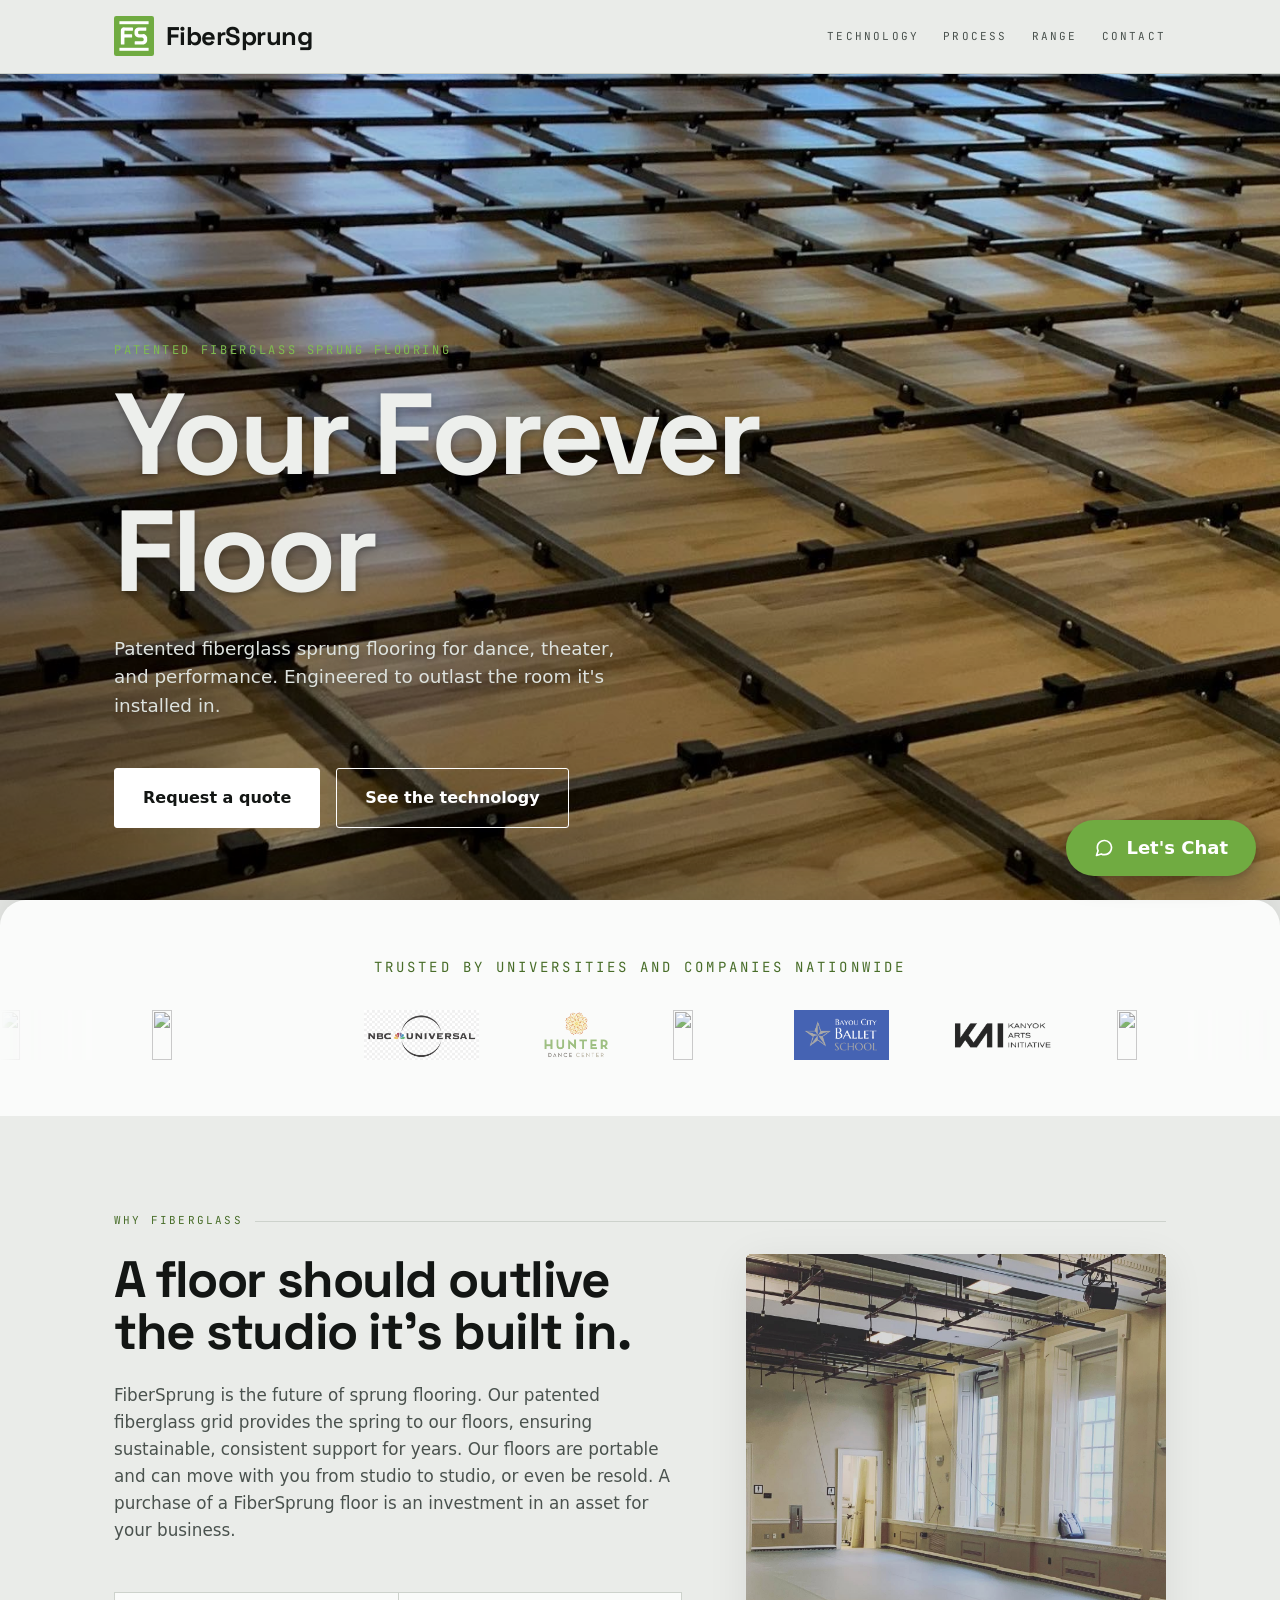
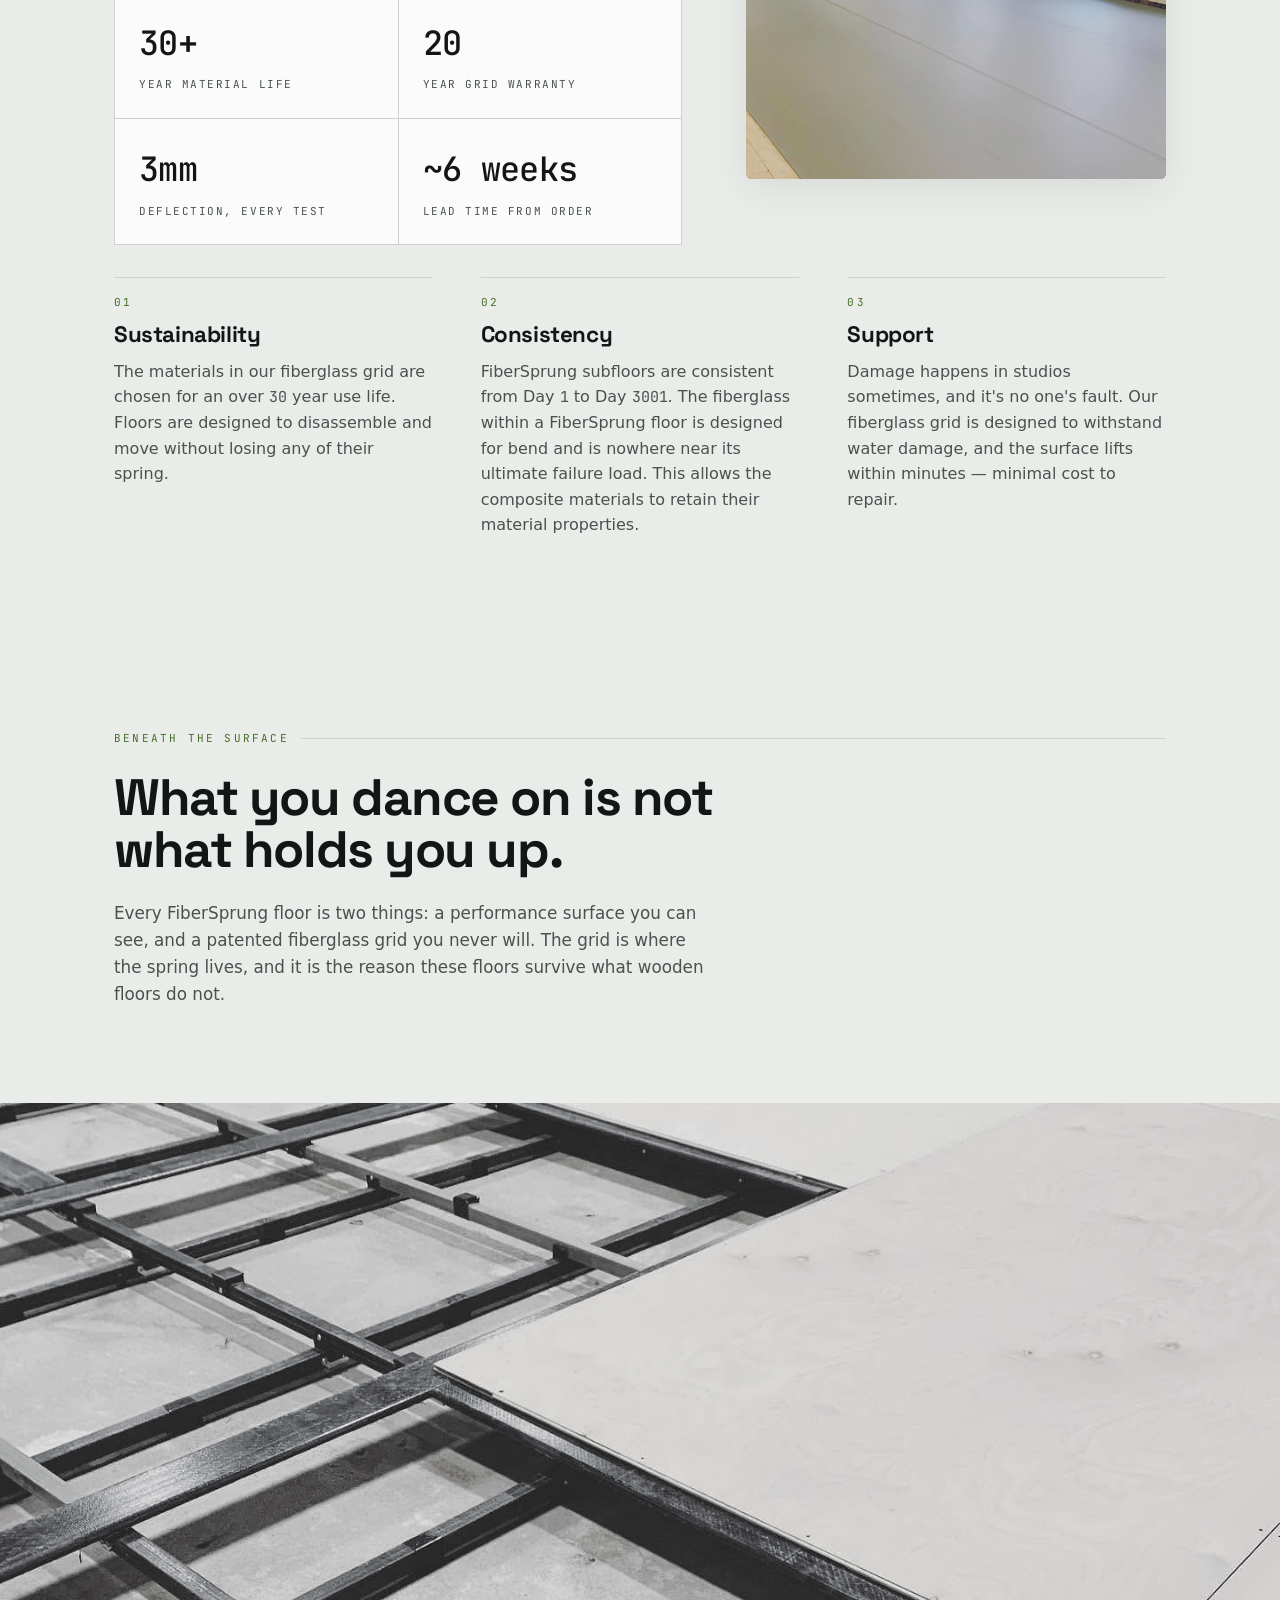
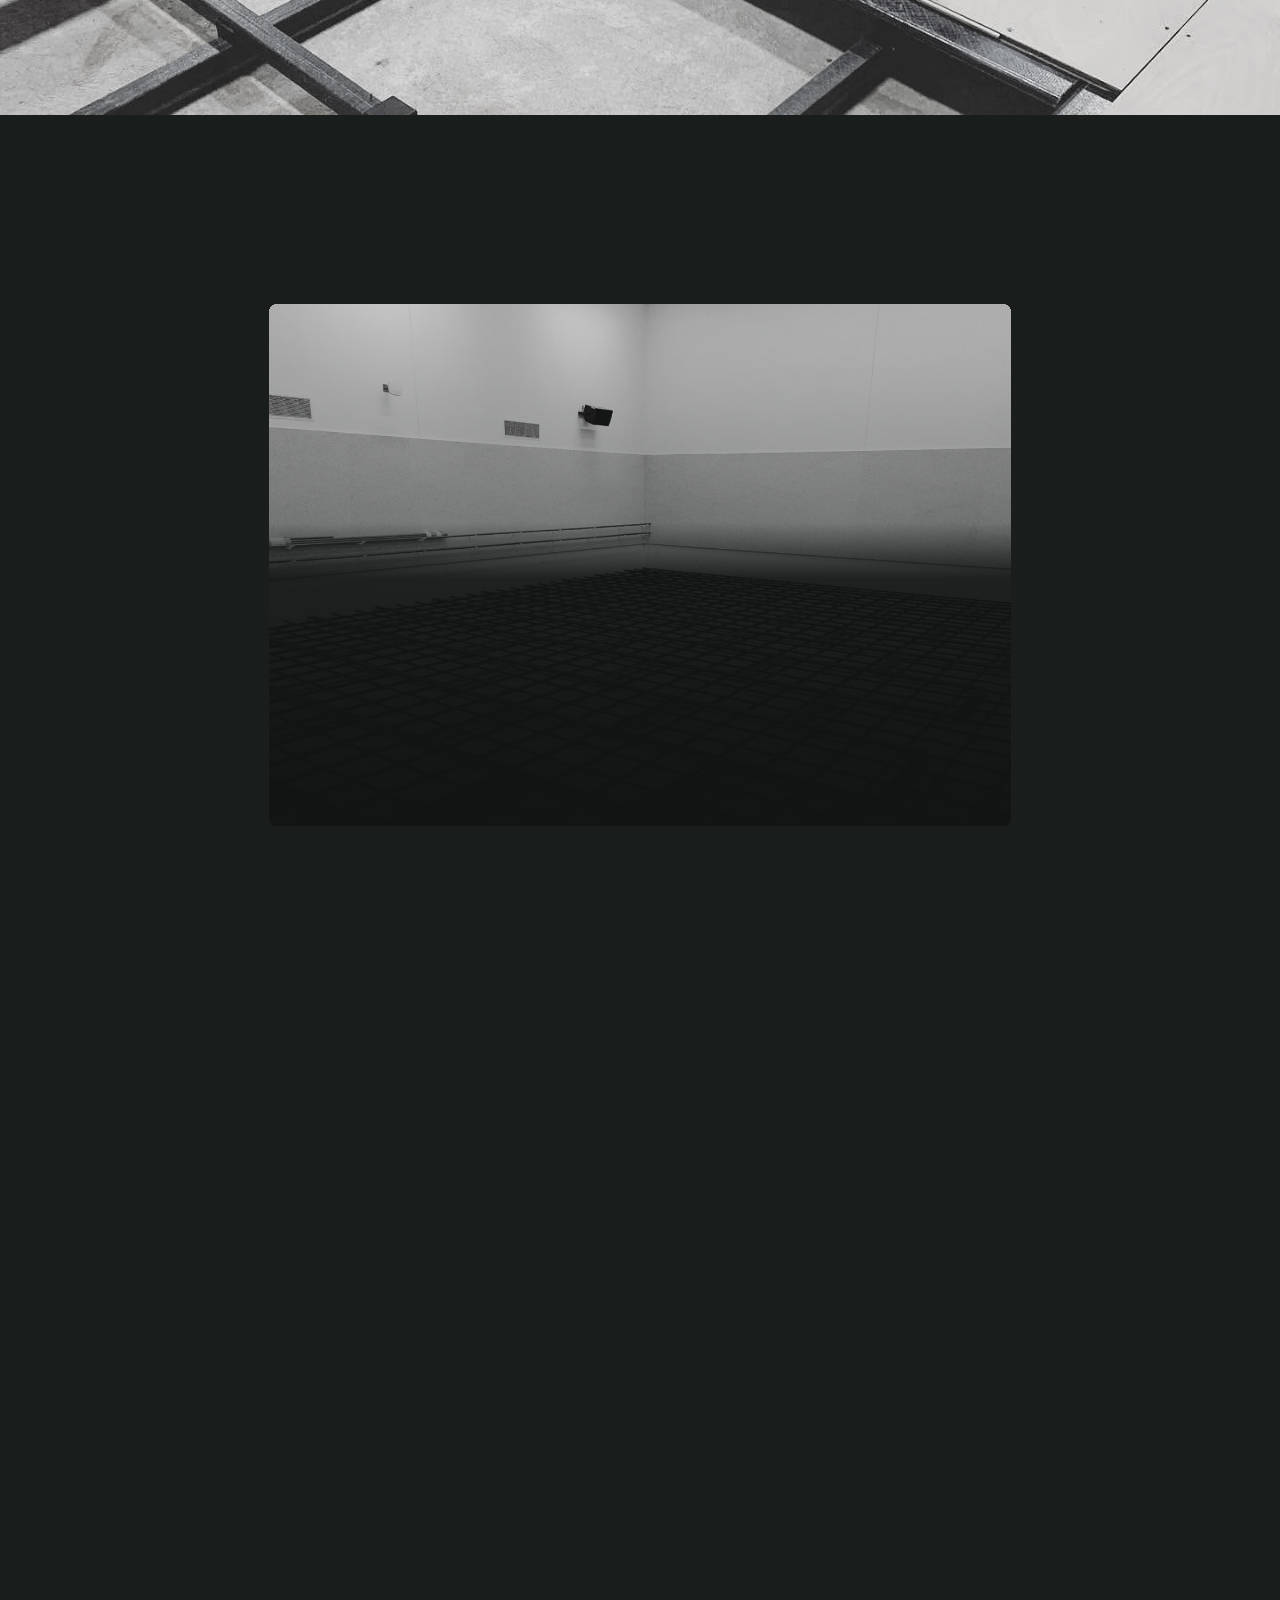
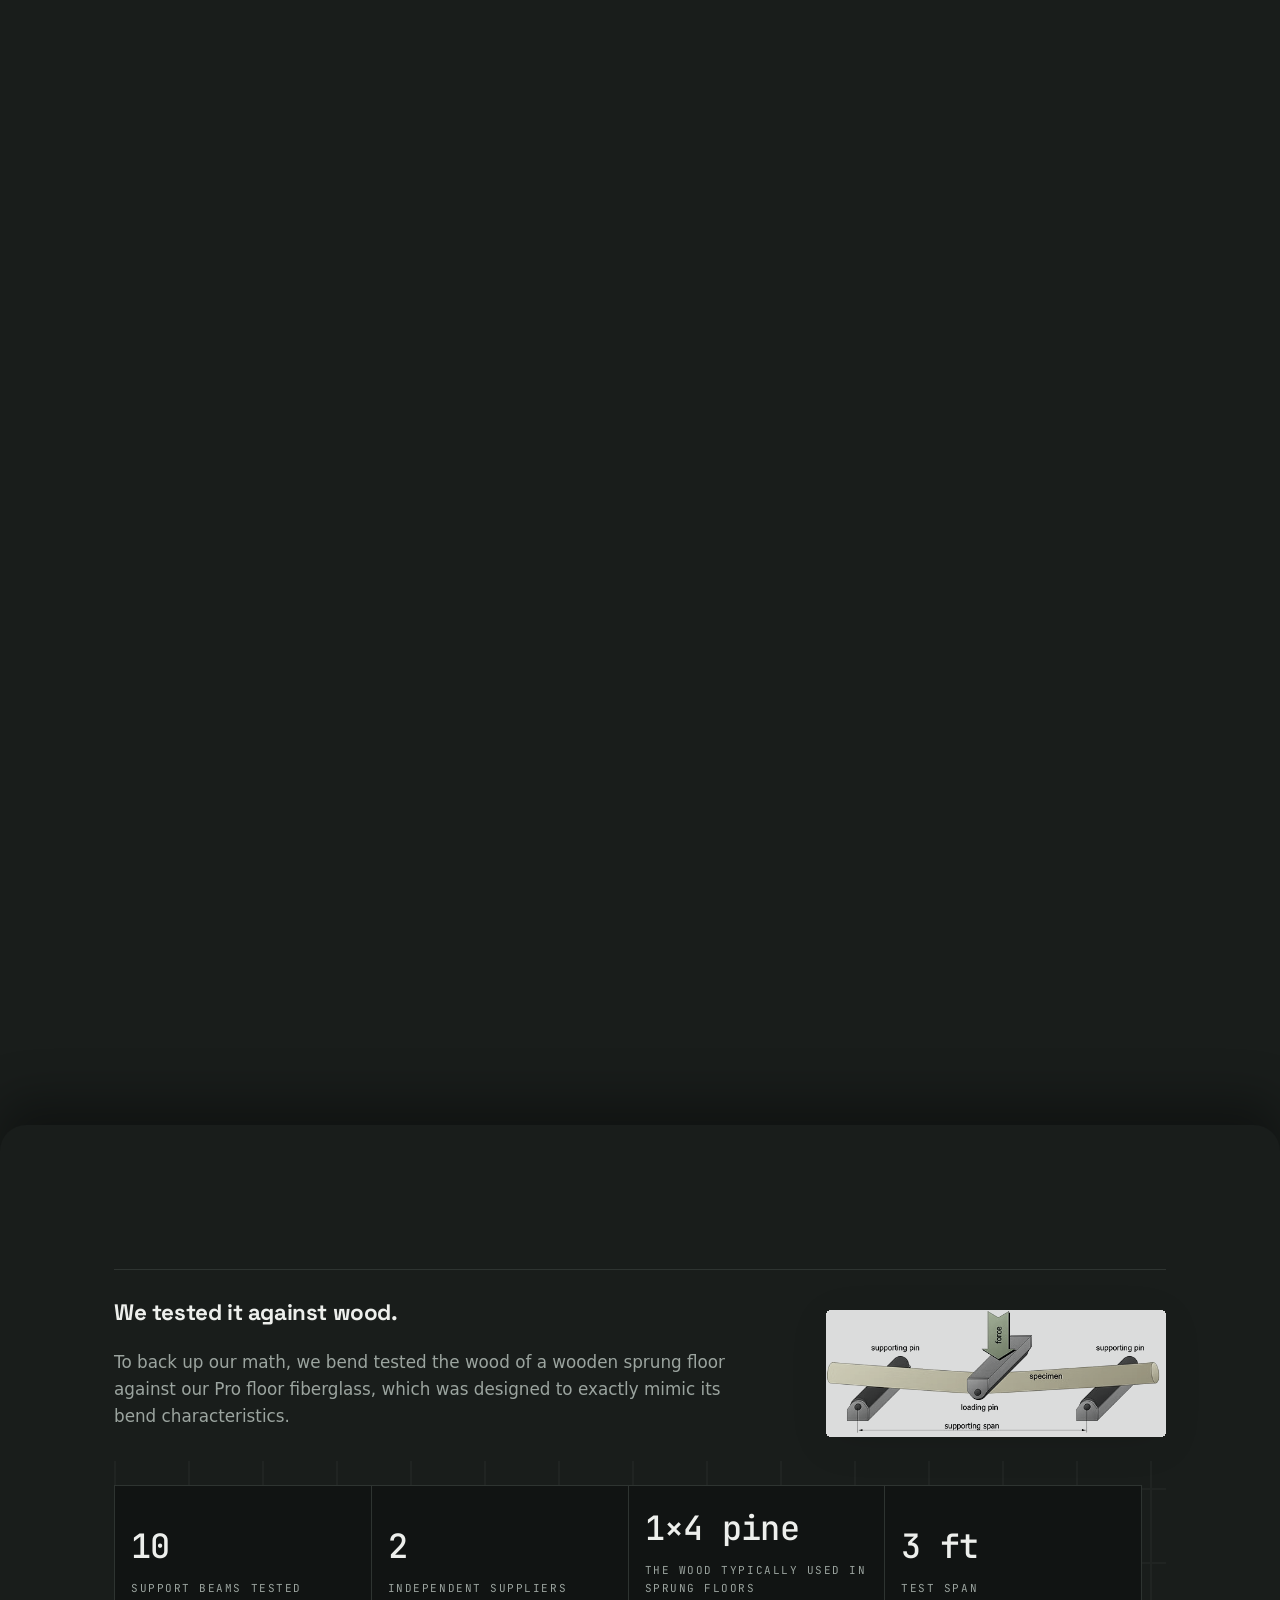
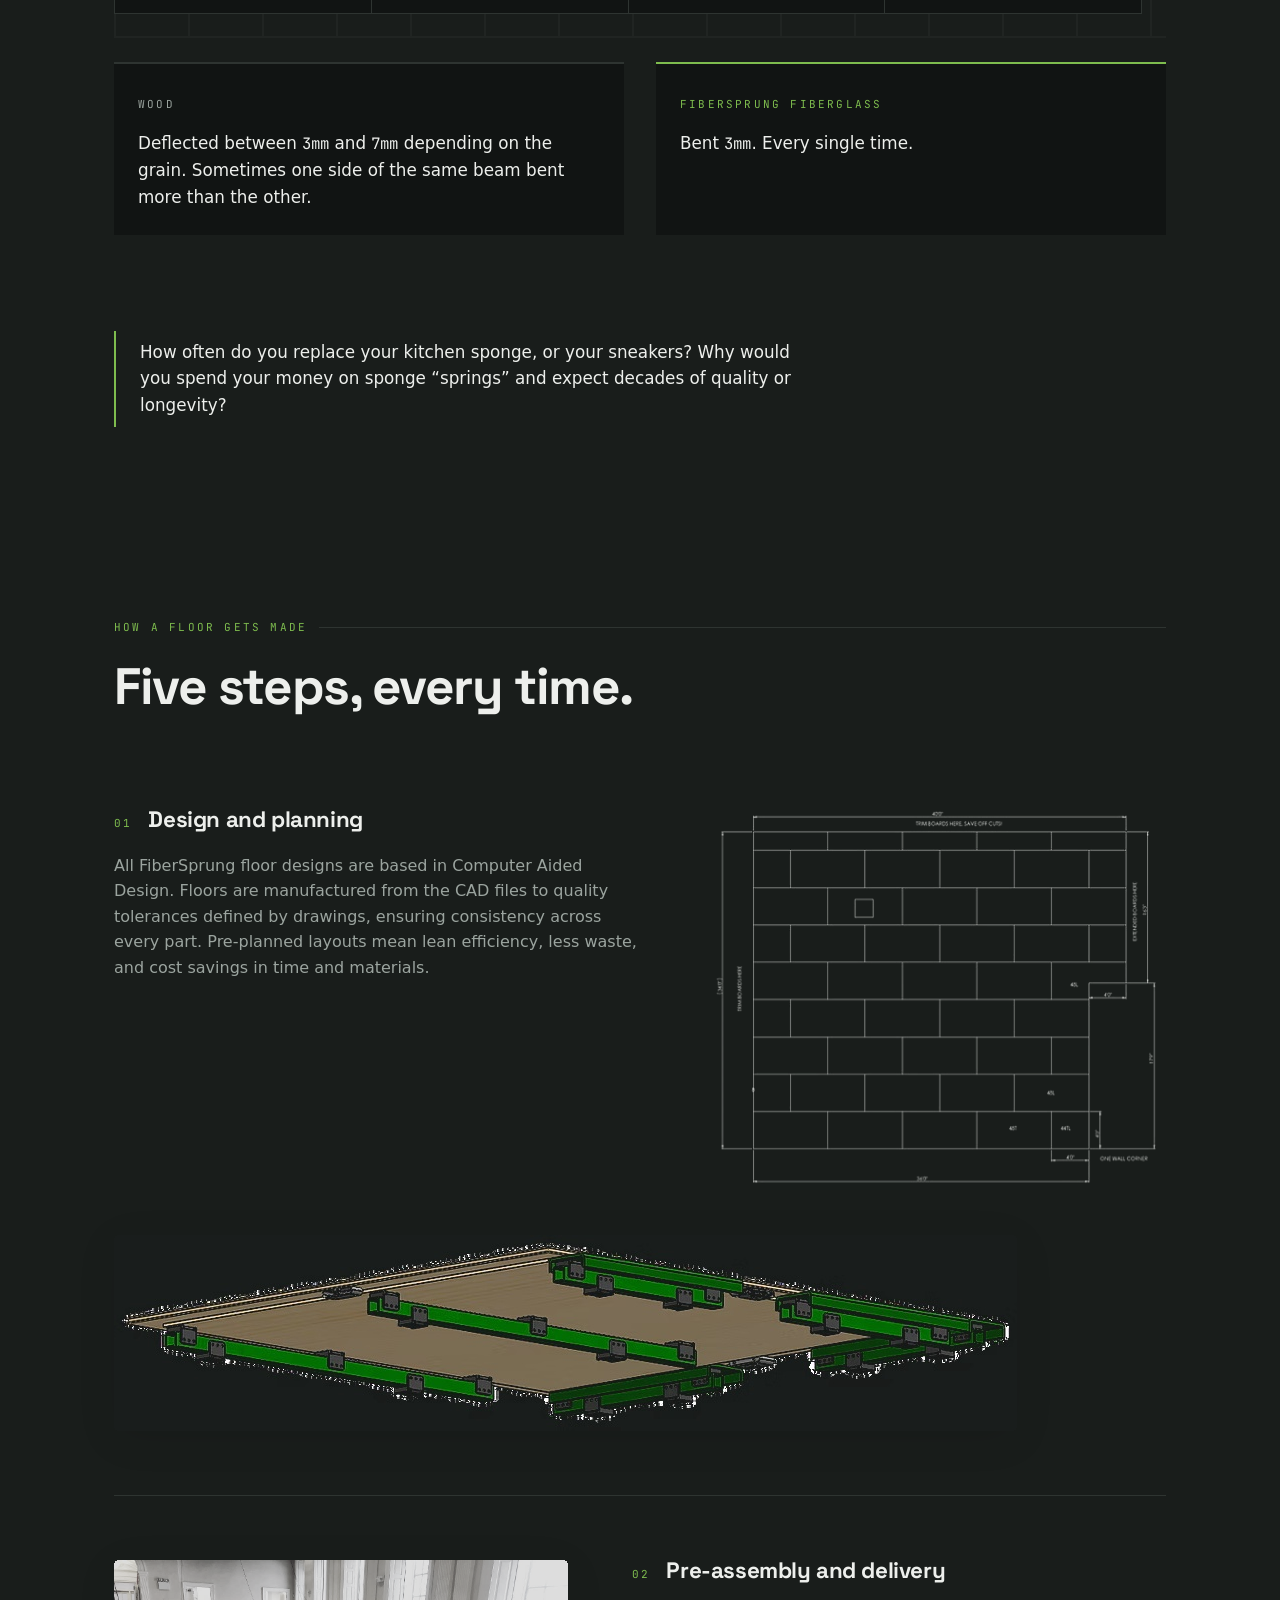
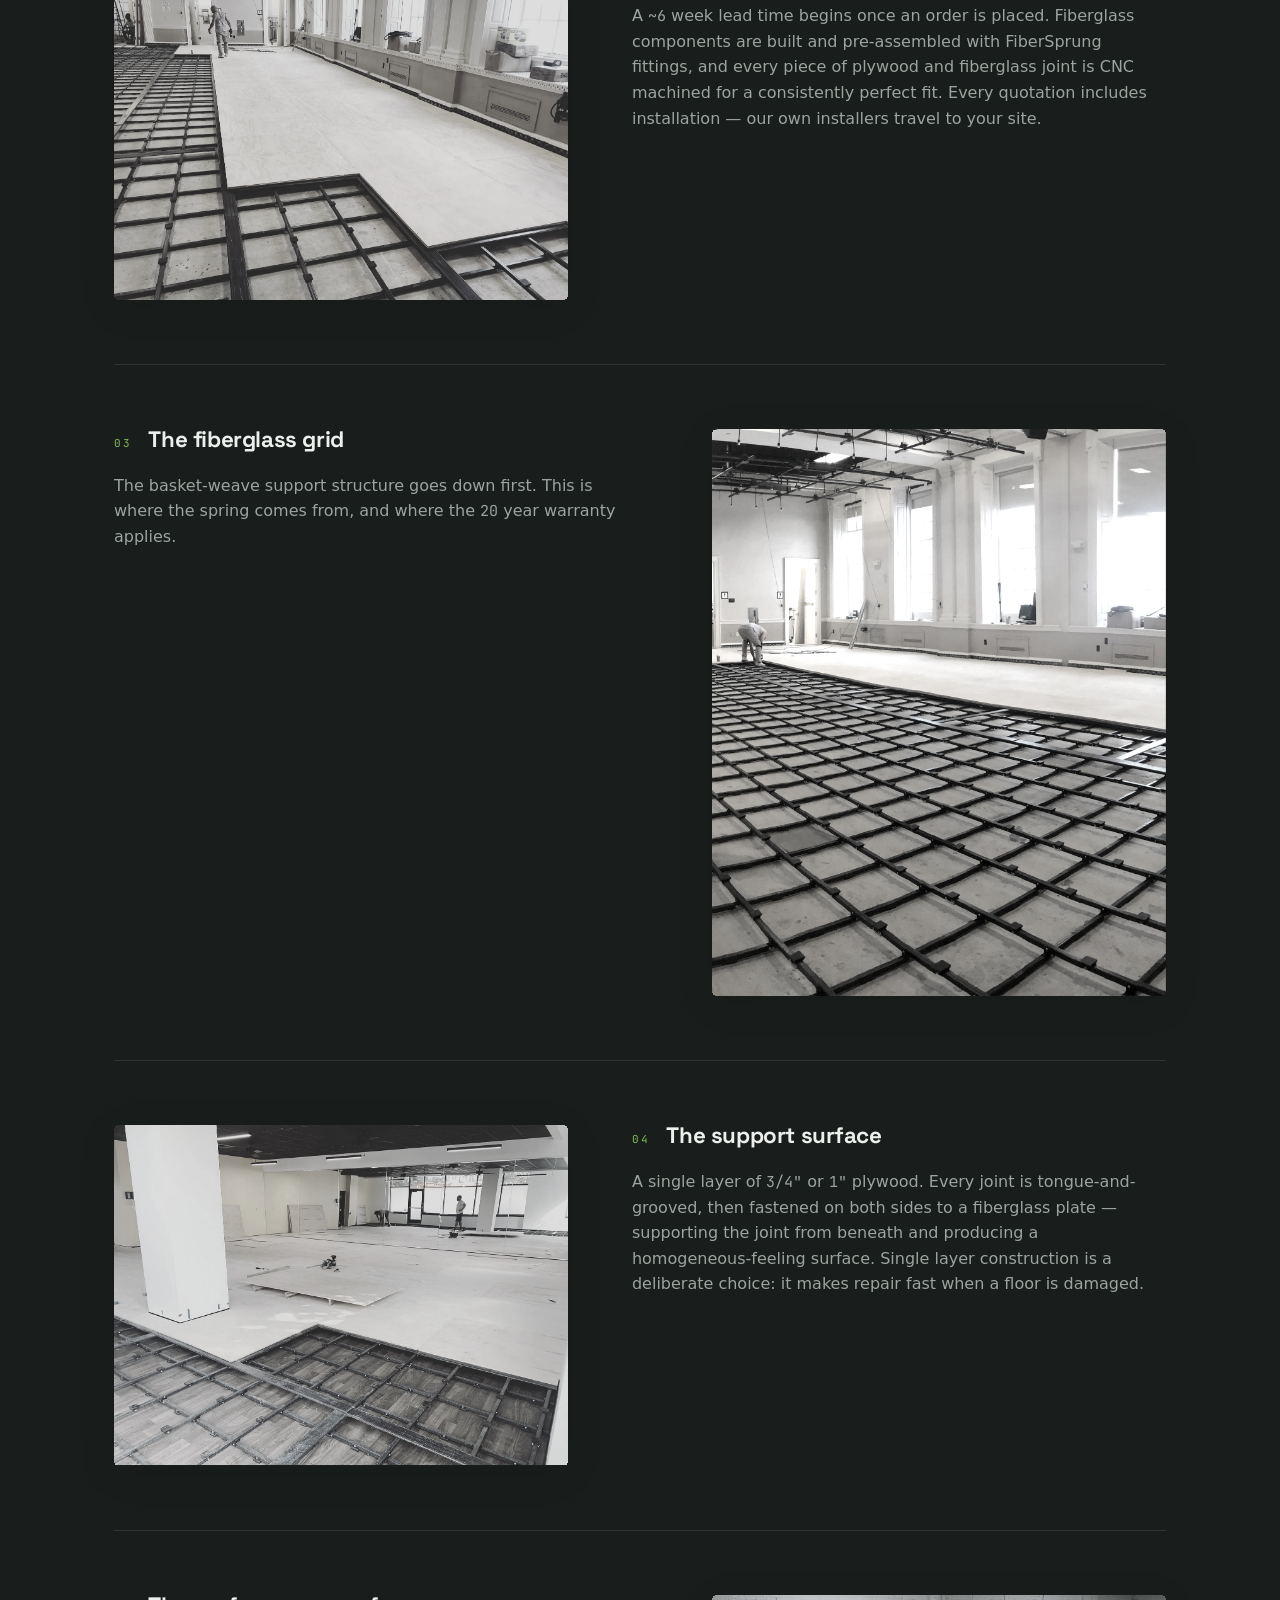
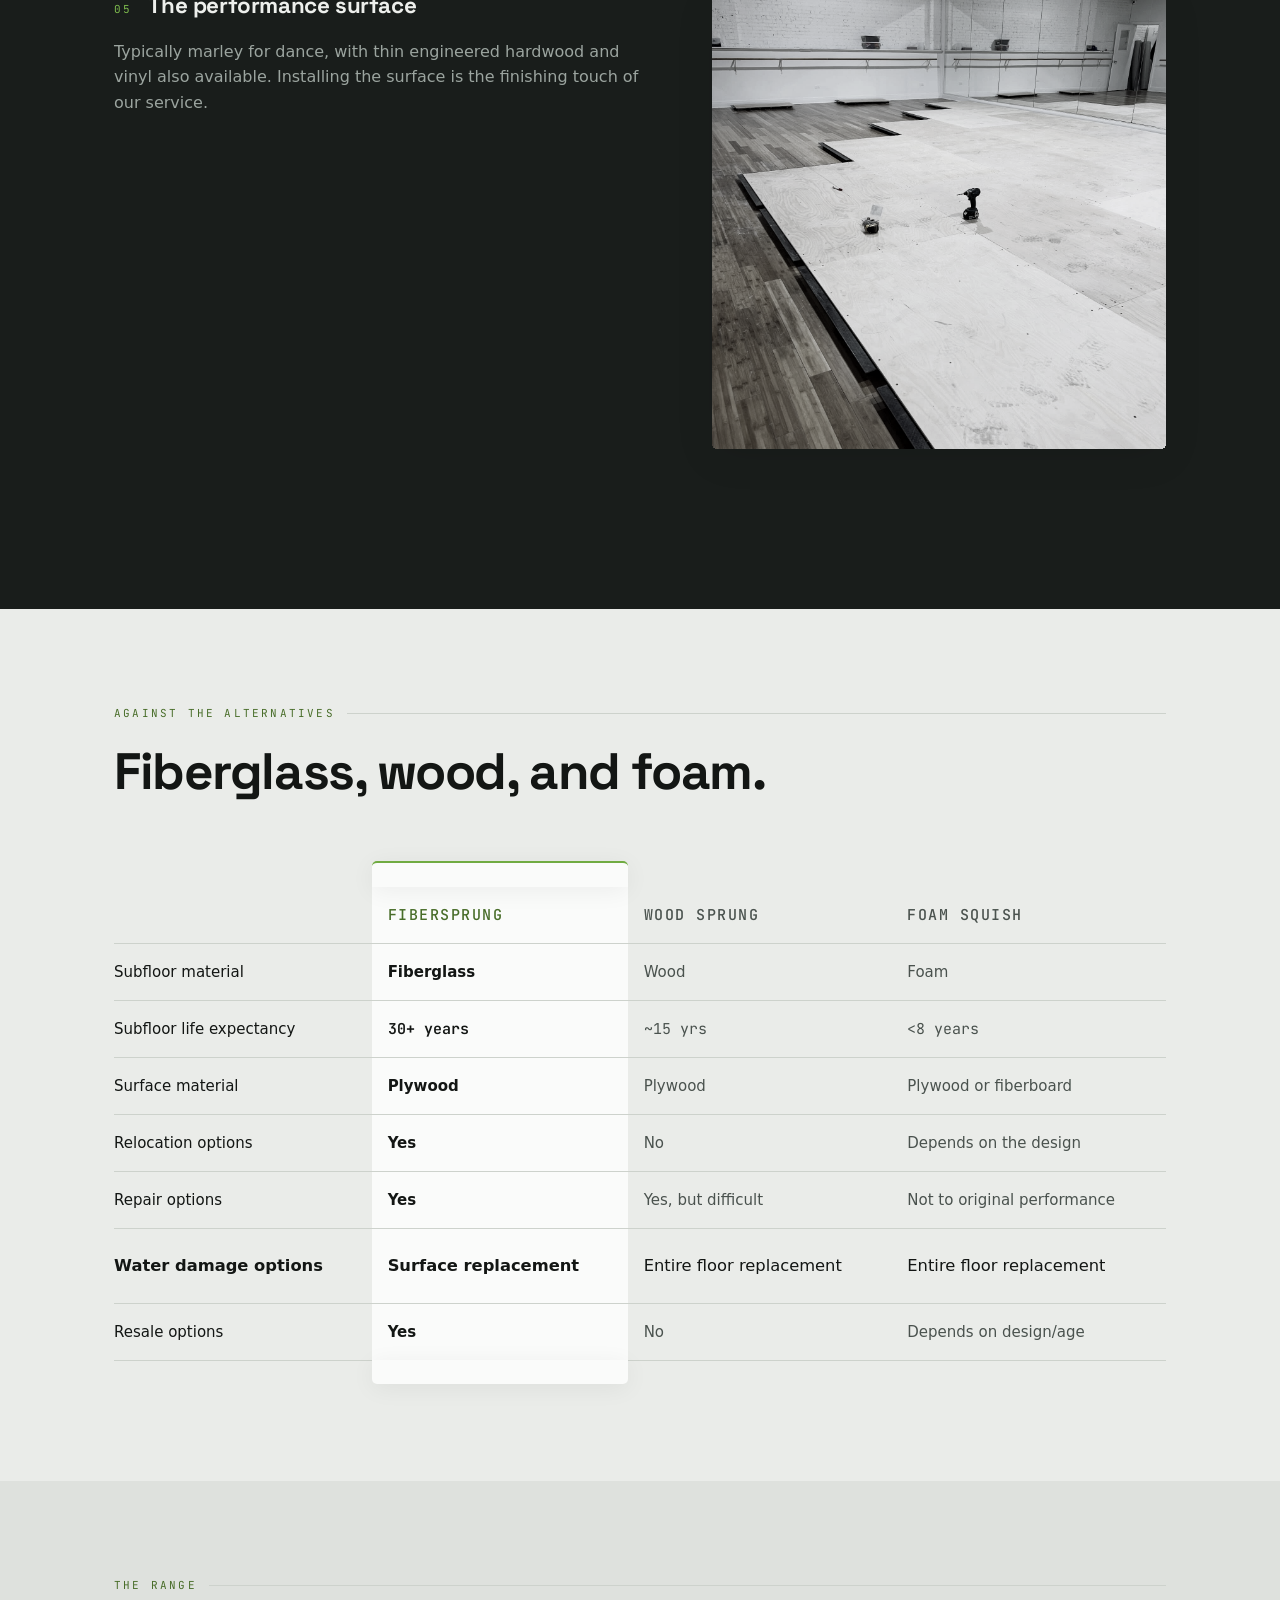
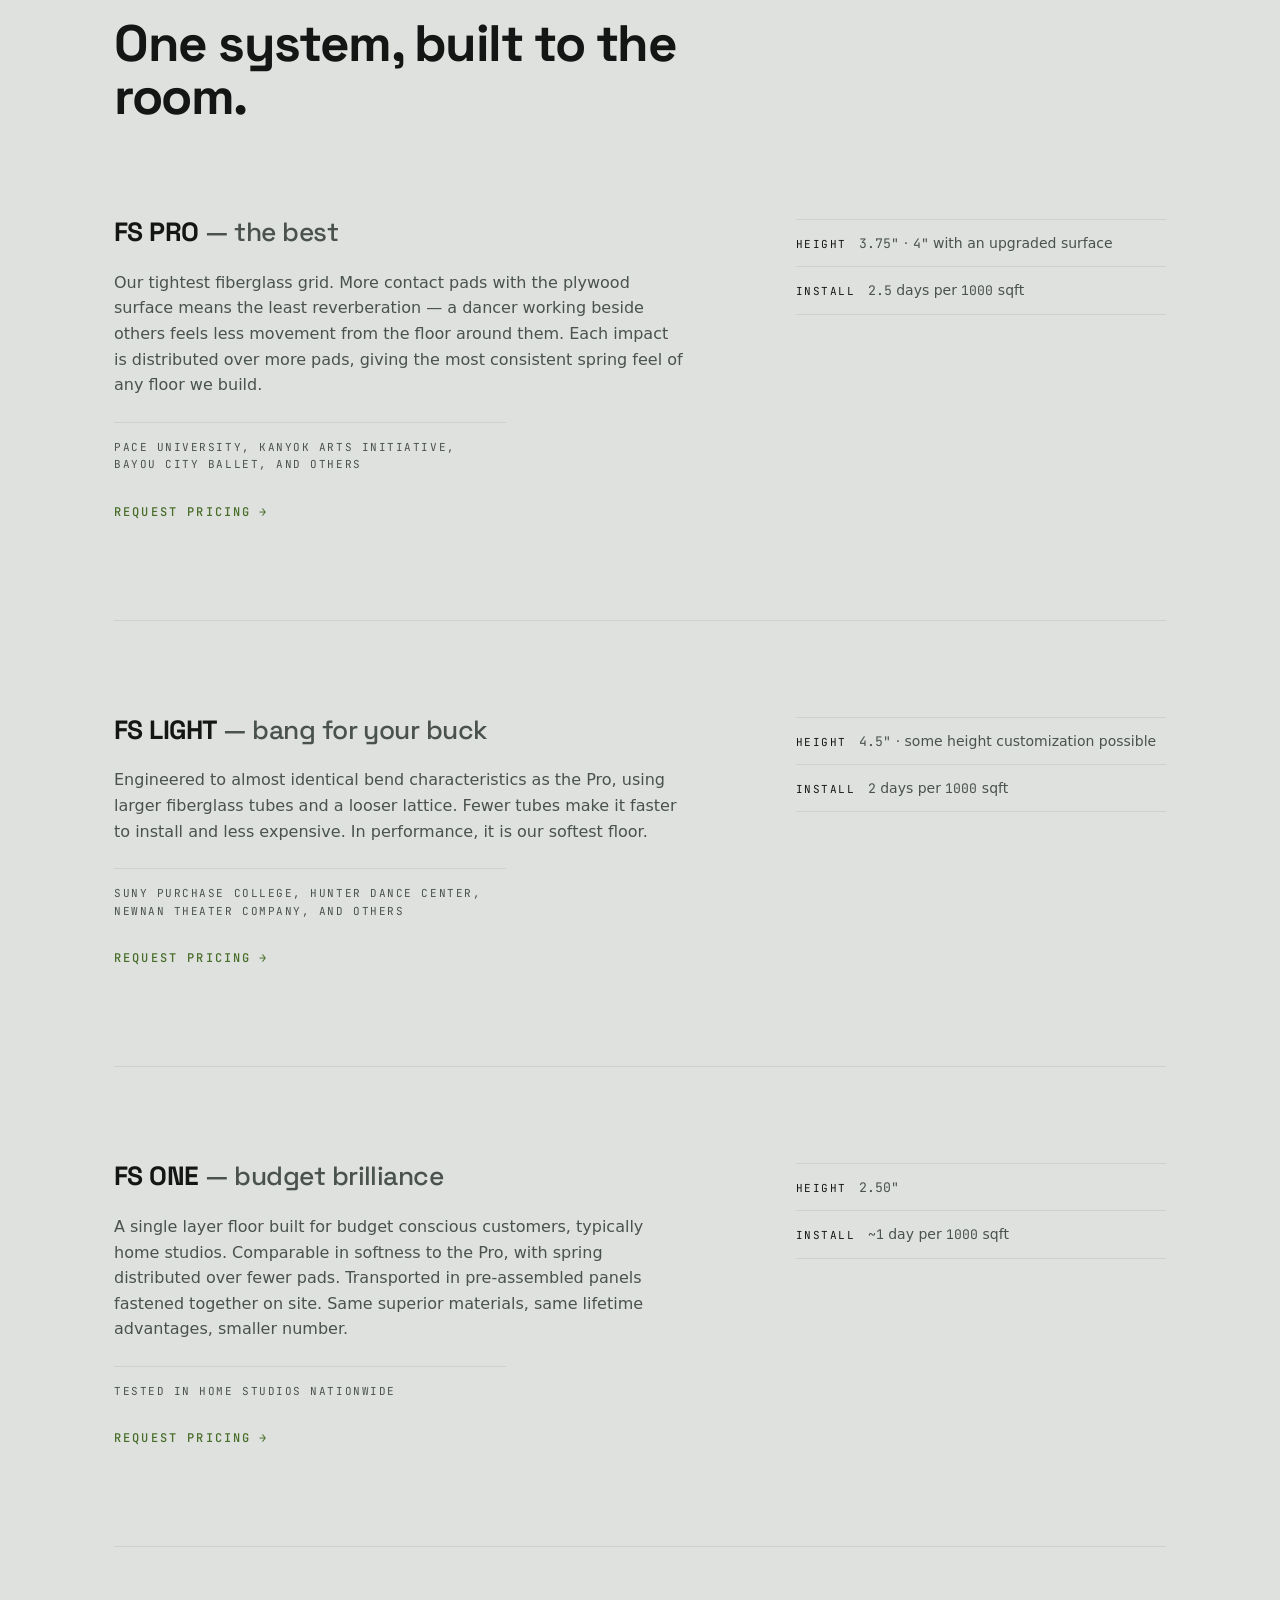
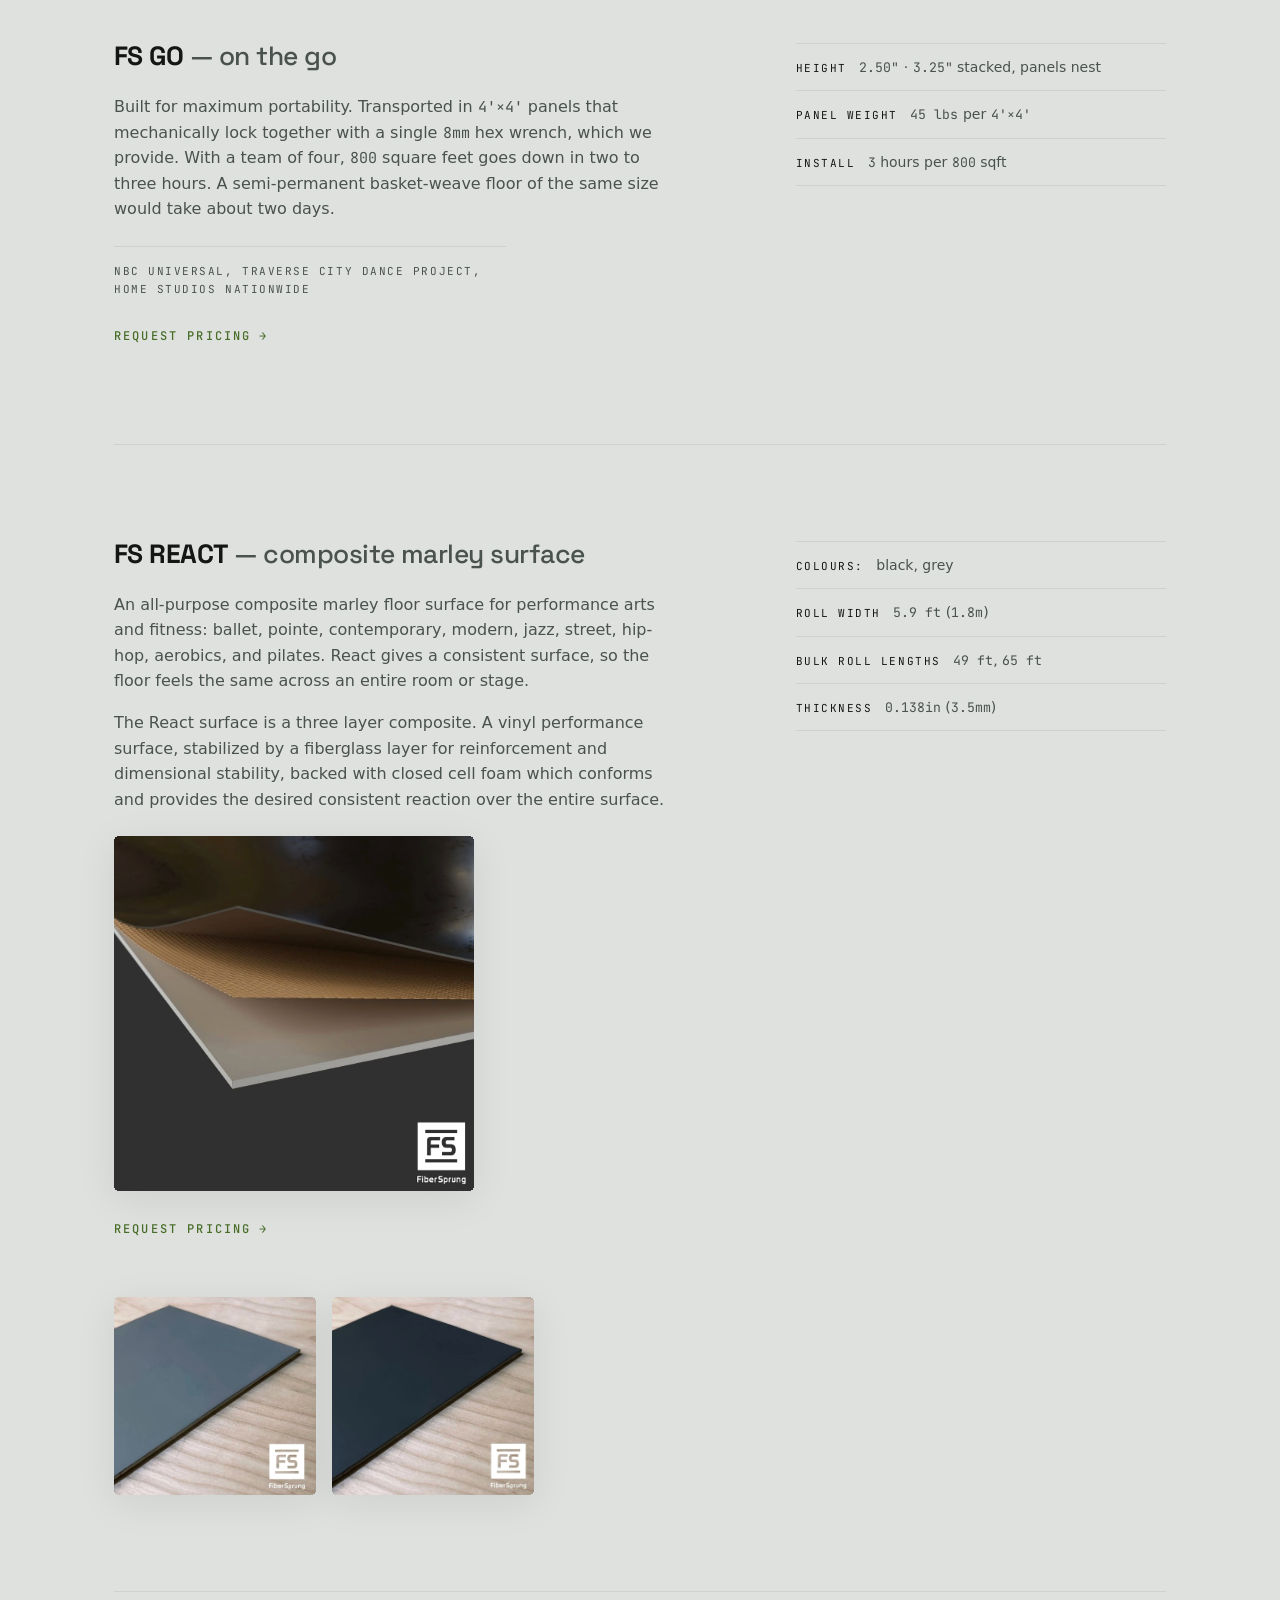
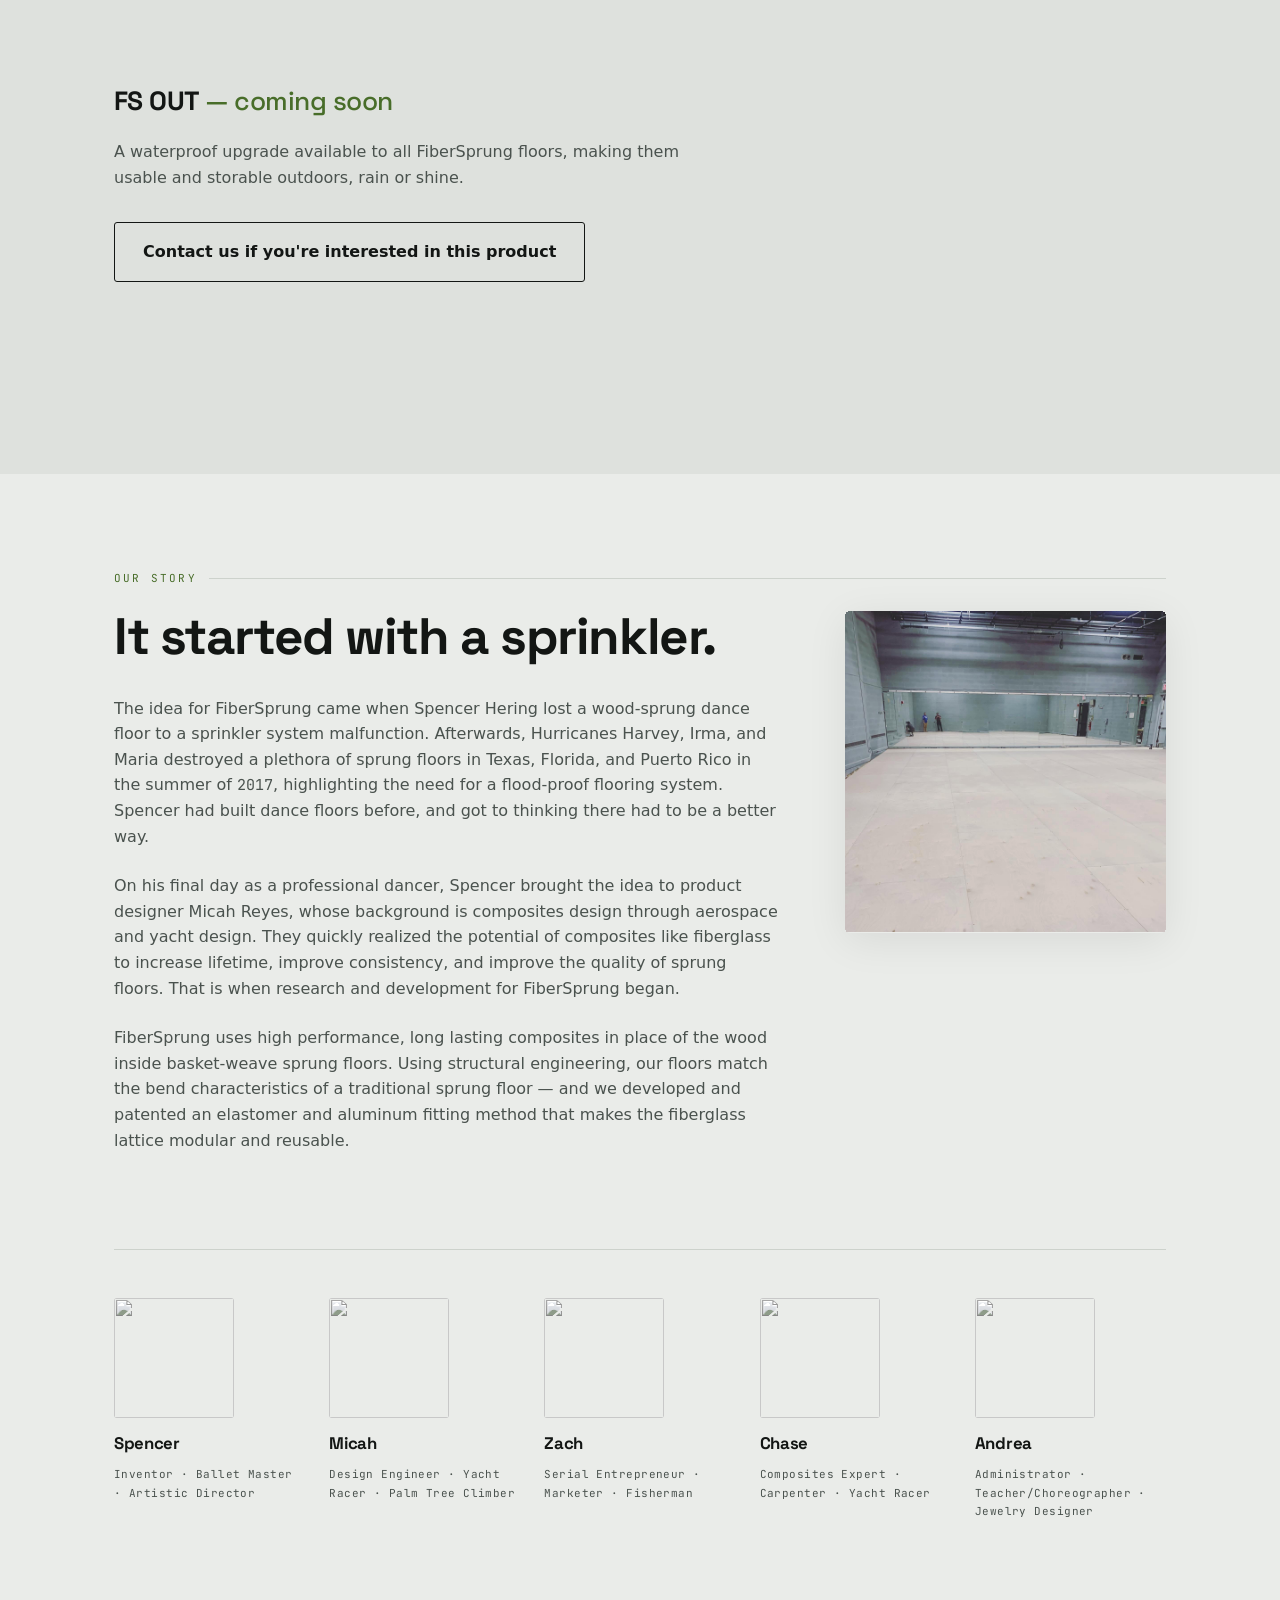
==== index.html @ 366e1735 "Add files via upload Add FiberSprung demo" ====
<!DOCTYPE html>
<html lang="en">
<head>
<meta charset="utf-8">
<meta name="viewport" content="width=device-width, initial-scale=1">

<title>FiberSprung — Patented Fiberglass Sprung Floors for Dance and Theater</title>
<meta name="description" content="Sprung flooring built on a patented fiberglass grid. 30+ year materials, 20 year warranty, flood resistant, portable, and resaleable. Installed at Pace University, SUNY Purchase, and professional companies nationwide.">

<link rel="preconnect" href="https://api.fontshare.com">
<link rel="preconnect" href="https://fonts.gstatic.com" crossorigin>
<link href="https://api.fontshare.com/v2/css?f[]=switzer@400,500,600&display=swap" rel="stylesheet">
<link href="https://fonts.googleapis.com/css2?family=Space+Grotesk:wght@500;700&family=JetBrains+Mono:wght@400;500&display=swap" rel="stylesheet">

<!-- Hero image: preloaded, never lazy-loaded. -->
<link rel="preload" as="image" href="images/01-hero/hero-lattice-maple.jpg" fetchpriority="high">

<link rel="stylesheet" href="styles.css">

<!-- Progressive enhancement guard. Every hidden-before-reveal state in
     styles.css is scoped to html.js, so the default rendering — no JS, JS
     disabled, script.js 404s, CSP blocks it — is fully visible content with
     no animation. This runs synchronously before first paint, so there is no
     flash of visible-then-hidden.

     NO TIMER. A fixed timeout races the network and loses: script.js sits at
     the end of body behind a 232KB preloaded hero, so on throttled 3G it runs
     at ~5.6s, and on Fast 3G at ~2.7s. Any timeout short enough to be useful
     fires during a NORMAL slow load, flashing the page visible and then
     animating it — which reads as a bug, not a fallback.

     These three signals are deterministic instead, and none of them can fire
     while the script is merely still downloading:
       onerror on the tag  — 404, network failure, CSP block. Immediate.
       window 'error'      — script.js loaded but failed to parse. Immediate.
       window 'load'       — backstop; everything finished, still no report.

     The 'error' listener is bubble phase, NOT capture, and additionally
     filters on event.target. Both matter. Resource errors from <img> do not
     bubble, but they DO reach window in capture phase — and this page carries
     26 images. One 404 during development would otherwise strip html.js and
     silently kill every animation, which looks like the reveal system is
     broken rather than like a file is missing. The target check keeps that
     true even if capture is ever switched on for something else. -->
<script>
(function () {
  var d = document.documentElement;
  d.className += (d.className ? ' ' : '') + 'js';

  function failOpen(e) {
    // Resource errors (<img>, <link>, fonts) fire on the element itself.
    // Script parse errors and the window load event target window/document.
    // Anything else is a resource problem and is none of our business.
    if (e && e.target && e.target !== window && e.target !== document) return;

    if (d.hasAttribute('data-reveal-ready')) return;   // it reported in, nothing to do
    d.className = d.className.replace(/(^|\s)js(\s|$)/, '$1$2');
  }

  // Called by the script tag's onerror with no event argument, which skips
  // the target check by design — that path is already known-good.
  window.fsFailOpenGuard = function () { failOpen(); };

  window.addEventListener('error', failOpen, false);
  window.addEventListener('load', failOpen, false);
})();
</script>
</head>
<body id="top">

<a class="skip" href="#hero-title">Skip to content</a>

<header class="site-header">
  <div class="site-header__inner">
    <a class="brand" href="#top" aria-label="FiberSprung — home">
      <!-- brand/logo-primary.svg, inlined. Green square via var(--green) so it
           tracks the token; marks stay white per the primary lockup. -->
      <svg class="brand__mark" viewBox="0 0 430 430" role="img" aria-label="FiberSprung">
        <title>FiberSprung</title>
        <rect width="430" height="430" rx="24" fill="var(--green)"/>
        <g fill="#FFFFFF">
          <rect x="58" y="56" width="314" height="32"/>
          <rect x="58" y="342" width="314" height="32"/>
          <path d="M73.61 300.73L73.61 159.86A34.24 34.24 0 0 1 116.36 122.92L120.21 122.92L131.06 122.92L194.08 122.92A7.71 7.71 0 0 1 203.62 133.56L203.61 151.34A4.93 4.93 0 0 1 197.76 157.92L126.99 157.92A11.91 11.91 0 0 0 112.11 171.28L112.11 185.28L112.11 191.76A5.68 5.68 0 0 0 120.87 197.26L190.75 197.26A3.83 3.83 0 0 1 194.78 202.08L194.78 226.82A4.18 4.18 0 0 1 189.16 231.76L116.47 231.76A3.44 3.44 0 0 0 112.32 236.42L112.11 243.56L112.11 301.38A4.9 4.9 0 0 1 105.57 307.09L80.25 307.09A5.16 5.16 0 0 1 73.61 300.73Z"/>
          <path d="M222.28 299.24L222.28 280.34A6.65 6.65 0 0 1 231.81 272.26L304.57 272.26A21.21 21.21 0 0 0 294.45 231.08L265.33 231.08A44.24 44.24 0 0 1 220.41 178.32A47.24 47.24 0 0 1 259.42 122.92L338.71 122.92A6.26 6.26 0 0 1 347.11 131.02L347.11 142.32L347.11 149.83A6.0 6.0 0 0 1 339.42 157.92L278.4 157.92A15.9 15.9 0 0 0 259.59 178.14A13.93 13.93 0 0 0 274.02 195.42L289.61 195.08L305.37 195.08A45.41 45.41 0 0 1 356.39 249.4A49.21 49.21 0 0 1 319.42 307.09L230.65 307.09A6.23 6.23 0 0 1 222.28 299.24Z"/>
        </g>
      </svg>
      <span class="brand__word">FiberSprung</span>
    </a>

    <!-- On-page anchors only. Targets are built in later sections. -->
    <nav class="site-nav" aria-label="Primary">
      <a href="#technology">Technology</a>
      <a href="#process">Process</a>
      <a href="#range">Range</a>
      <a href="#contact">Contact</a>
    </nav>
  </div>
</header>

<main>

  <!-- ═══════════════ 01 · HERO ═══════════════
       Immediate, not scroll-revealed. Full bleed from first paint, finished
       and full within the first second. No pin, no scale-up entrance — the
       pin/scale/overlap mechanic now lives in section 04.

       Only two pieces of motion, both CSS, neither scroll-linked:
         · ambient scale drift on the image, 1.0 → 1.04, ~20s, ease-in-out
         · one entrance stagger on the text, once, on load

       No .js scoping needed here. The text sits at opacity 1 in the base
       rules and the entrance runs from a keyframe with animation-fill-mode
       backwards, so if animation never runs — no CSS animation support, JS
       irrelevant — the h1 and CTAs are simply already visible. -->
  <section class="hero" id="hero" aria-labelledby="hero-title">

    <!-- FILE SWAP PENDING: hero-lattice-maple.jpg is 1440×1440. It runs full
         bleed here, which upscales it roughly 1.4× on a 1440p display and
         2.7× on 4K — below the design system's 2000px+ full-bleed floor.
         Request a higher-resolution master of this frame from Micah and
         drop it in at the same path; update width/height below to match. -->
    <!-- The parallax plane: image AND text drift together at 0.35× scroll,
         the page overtakes both. JS translates this wrapper; the ambient
         drift animation stays on the <img> inside — separate elements,
         because a CSS animation on transform beats an inline transform on
         the same element.
         The scrim rides inside the plane, between image and text — over the
         image, under the caption, so CTAs stay clickable. Drifting with the
         plane is safe: the unscrimmed strip it leaves at the hero's bottom
         is 0.35× the scroll distance tall, while the cover section has
         already climbed 1.0× — the cover always hides it. -->
    <div class="hero__plane" id="hero-plane">
      <div class="hero__media">
        <img class="hero__img"
             src="images/01-hero/hero-lattice-maple.jpg"
             width="1440" height="1440"
             fetchpriority="high" decoding="async"
             alt="FiberSprung fiberglass grid installed over a maple floor, Boston installation">
      </div>

      <div class="hero__scrim" aria-hidden="true"></div>

      <div class="hero__caption">
        <div class="wrap">
          <!-- COPY ADDITION — hero eyebrow, RF Digital; wording lifted from the
               opening of the approved subhead. Logged in copy-changes.md. -->
          <p class="hero__eyebrow">Patented fiberglass sprung flooring</p>
          <h1 class="hero__title" id="hero-title">Your Forever Floor</h1>
          <!-- COPY EDIT — em dash → period, per RF Digital 2026-07-25. Logged.
               copy.md original: "…performance — engineered to outlast…" -->
          <p class="hero__sub">Patented fiberglass sprung flooring for dance, theater, and performance. Engineered to outlast the room it's installed in.</p>
          <div class="hero__actions">
            <a class="btn btn--on-dark" href="#contact">Request a quote</a>
            <a class="btn btn--ghost-dark" href="#technology">See the technology</a>
          </div>
        </div>
      </div>
    </div>


  </section>

  <!-- ═══════════════ 02 · RECOGNITION ═══════════════
       Light. The cover panel: the hero beneath is sticky, so this section
       scrolls up over it in normal flow. A credential wall, not a footnote —
       names in the display face at ~22px, full ink, moving in a single-row
       marquee.

       Accessibility contract: the static <ul class="recog-static"> is the
       ONLY copy of the names exposed to assistive tech. The entire marquee is
       aria-hidden — including its duplicate set — so screen readers hear the
       nine names exactly once, in order, motionless. Under reduced motion the
       marquee is display:none and the static list becomes the visible,
       centered band.

       USAGE RIGHTS PENDING: display only the names FiberSprung confirms in
       writing. NBC Universal appears three times below (static list + two
       marquee sets); each is wrapped, and one search on the token finds all. -->
  <section class="band cover" id="recognition" aria-labelledby="recognition-label" data-reveal-stagger>
    <div class="wrap">
      <!-- COPY EDIT — RF Digital, pending approval. copy.md: "Installed and
           trusted at". See copy-changes.md. -->
      <p class="eyebrow eyebrow--center js-reveal" id="recognition-label">Trusted by universities and companies nationwide</p>
    </div>

    <!-- Assistive-tech source of truth; visible centered band under reduced motion. -->
    <ul class="recog-static">
      <li>Pace University</li>
      <li>SUNY Purchase College</li>
      <!-- RIGHTS-PENDING-NAME: corporate mark, remove if written usage is not confirmed -->
      <li>NBC Universal</li>
      <!-- /RIGHTS-PENDING-NAME -->
      <li>Hunter Dance Center</li>
      <li>Newport Contemporary Ballet</li>
      <li>Bayou City Ballet</li>
      <li>Kanyok Arts Initiative</li>
      <li>Traverse City Dance Project</li>
      <li>Newnan Theater Company</li>
    </ul>

    <!-- Decorative motion only. ~38s loop, pauses on hover. Seamless because
         the track holds two identical sets and translates exactly −50%. -->
    <div class="marquee js-reveal" aria-hidden="true">
      <div class="marquee__track">
        <ul class="marquee__set">
          <li><img src="images/07-recognition/recog-pace-university.webp" width="1024" height="580" alt="" loading="lazy" decoding="async"></li>
          <li><img src="images/07-recognition/recog-suny-purchase.jpg" width="1979" height="669" alt="" loading="lazy" decoding="async"></li>
          <!-- RIGHTS-PENDING-NAME --><li><img src="images/07-recognition/recog-nbc-universal.png" width="860" height="374" alt="" loading="lazy" decoding="async"></li><!-- /RIGHTS-PENDING-NAME -->
          <li><img src="images/07-recognition/recog-hunter-dance-center.png" width="1991" height="1505" alt="" loading="lazy" decoding="async"></li>
          <li><img src="images/07-recognition/recog-newport-contemporary-ballet.webp" width="800" height="711" alt="" loading="lazy" decoding="async"></li>
          <li><img src="images/07-recognition/recog-bayou-city-ballet.png" width="2500" height="1307" alt="" loading="lazy" decoding="async"></li>
          <li><img src="images/07-recognition/recog-kanyok-arts-initiative.webp" width="320" height="160" alt="" loading="lazy" decoding="async"></li>
          <li><img src="images/07-recognition/recog-traverse-city-dance-project.png" width="328" height="153" alt="" loading="lazy" decoding="async"></li>
          <li><img class="logo--invert" src="images/07-recognition/recog-newnan-theater-company.webp" width="1500" height="321" alt="" loading="lazy" decoding="async"></li>
        </ul>
        <ul class="marquee__set">
          <li><img src="images/07-recognition/recog-pace-university.webp" width="1024" height="580" alt="" loading="lazy" decoding="async"></li>
          <li><img src="images/07-recognition/recog-suny-purchase.jpg" width="1979" height="669" alt="" loading="lazy" decoding="async"></li>
          <!-- RIGHTS-PENDING-NAME --><li><img src="images/07-recognition/recog-nbc-universal.png" width="860" height="374" alt="" loading="lazy" decoding="async"></li><!-- /RIGHTS-PENDING-NAME -->
          <li><img src="images/07-recognition/recog-hunter-dance-center.png" width="1991" height="1505" alt="" loading="lazy" decoding="async"></li>
          <li><img src="images/07-recognition/recog-newport-contemporary-ballet.webp" width="800" height="711" alt="" loading="lazy" decoding="async"></li>
          <li><img src="images/07-recognition/recog-bayou-city-ballet.png" width="2500" height="1307" alt="" loading="lazy" decoding="async"></li>
          <li><img src="images/07-recognition/recog-kanyok-arts-initiative.webp" width="320" height="160" alt="" loading="lazy" decoding="async"></li>
          <li><img src="images/07-recognition/recog-traverse-city-dance-project.png" width="328" height="153" alt="" loading="lazy" decoding="async"></li>
          <li><img class="logo--invert" src="images/07-recognition/recog-newnan-theater-company.webp" width="1500" height="321" alt="" loading="lazy" decoding="async"></li>
        </ul>
      </div>
    </div>

  </section>

  <!-- ═══════════════ 03 · THESIS ═══════════════
       Light. One image, contained, full colour (payoff grade). -->
  <section class="band" id="thesis" aria-labelledby="thesis-title">
    <div class="wrap">

      <div data-reveal-stagger>
        <p class="eyebrow js-reveal">Why fiberglass</p>

        <div class="thesis__intro">
          <div class="thesis__lead">
            <h2 class="h2 js-reveal" id="thesis-title">A floor should outlive the studio it's built in.</h2>
            <p class="lede js-reveal">FiberSprung is the future of sprung flooring. Our patented fiberglass grid provides the spring to our floors, ensuring sustainable, consistent support for years. Our floors are portable and can move with you from studio to studio, or even be resold. A purchase of a FiberSprung floor is an investment in an asset for your business.</p>

            <!-- Spec block lives in the left column now, 2×2, balancing the
                 full-height figure on the right. data-count numerals count
                 up from 0 on first entry; "~6 weeks" is not a countable
                 number and only fades in with the block. -->
            <dl class="specs specs--thesis js-reveal">
              <div><dt class="k">Year material life</dt><dd class="v" data-count>30+</dd></div>
              <div><dt class="k">Year grid warranty</dt><dd class="v" data-count>20</dd></div>
              <div><dt class="k">Deflection, every test</dt><dd class="v" data-count>3mm</dd></div>
              <div><dt class="k">Lead time from order</dt><dd class="v">~6 weeks</dd></div>
            </dl>
          </div>

          <figure class="figure js-reveal">
            <img class="grade-payoff"
                 src="images/05-finished/finished-university-studio.jpg"
                 width="1440" height="1800"
                 loading="lazy" decoding="async"
                 alt="Completed FiberSprung floor with grey marley surface in a university dance studio">
          </figure>
        </div>
      </div>

      <div class="cols pillars" data-reveal-stagger>
        <!-- COPY EDIT — pending Micah's approval. Words removed, none added.
             ORIGINAL (copy.md): "The materials within our fiberglass grid are
             chosen to have an over 30 year use life, and all of our floors are
             designed to be disassembled and moved without losing any of their
             spring. Protect your flooring investment with FiberSprung."
             CHANGE: dropped the closing marketing line; split one 40-word
             sentence into two. 40 words → 28. The "designed to" hedge is kept. -->
        <div class="js-reveal">
          <span class="pillar__num" aria-hidden="true">01</span>
          <h3>Sustainability</h3>
          <p>The materials in our fiberglass grid are chosen for an over <span class="mono">30</span> year use life. Floors are designed to disassemble and move without losing any of their spring.</p>
        </div>

        <!-- Verbatim from copy.md. Left alone: the first sentence already
             carries the whole point, and "Day 1 to Day 3001" is theirs. -->
        <div class="js-reveal">
          <span class="pillar__num" aria-hidden="true">02</span>
          <h3>Consistency</h3>
          <p>FiberSprung subfloors are consistent from Day <span class="mono">1</span> to Day <span class="mono">3001</span>. The fiberglass within a FiberSprung floor is designed for bend and is nowhere near its ultimate failure load. This allows the composite materials to retain their material properties.</p>
        </div>

        <!-- COPY EDIT — pending Micah's approval. Words removed, none added.
             ORIGINAL (copy.md): "Lifetime customer support begins with great
             design. FiberSprung floors are designed to be easily disassembled
             and repaired. Damage happens in studios sometimes, and it's no
             one's fault. Our fiberglass grid is designed to withstand water
             damage, and our floor surface can be lifted within minutes —
             ensuring minimal cost to repair a floor."
             CHANGE: cut sentence 1 (throat-clearing) and sentence 2 (redundant
             with "lifts within minutes"). The point now lands first, not
             fourth. 53 words → 29. "designed to withstand water damage" is
             preserved exactly — that hedge carries legal weight and must not
             become the flat claim "withstands water damage". -->
        <div class="js-reveal">
          <span class="pillar__num" aria-hidden="true">03</span>
          <h3>Support</h3>
          <p>Damage happens in studios sometimes, and it's no one's fault. Our fiberglass grid is designed to withstand water damage, and the surface lifts within minutes — minimal cost to repair.</p>
        </div>
      </div>

    </div>
  </section>

  <!-- ═══════════════ 04 · REVEAL ═══════════════
       Light → Dark. The photograph is the seam: text sits on concrete above it,
       graphite begins below it, and the page stays dark through 05 and 06.
       One image, full bleed, technical grade. -->
  <section class="reveal" id="reveal" aria-labelledby="reveal-title">

    <div class="reveal__top">
      <div class="wrap" data-reveal-stagger>
        <p class="eyebrow js-reveal">Beneath the surface</p>
        <h2 class="h2 js-reveal" id="reveal-title">What you dance on is not what holds you up.</h2>
        <p class="lede js-reveal">Every FiberSprung floor is two things: a performance surface you can see, and a patented fiberglass grid you never will. The grid is where the spring lives, and it is the reason these floors survive what wooden floors do not.</p>
      </div>
    </div>

    <!-- FILE SWAP PENDING: reveal-grid-to-floor.jpg is 1440×1440 and runs full
         bleed per the mapping, so it upscales above a 1440px viewport. Same
         request as the hero — ask Micah for a wider master of this frame and
         drop it in at the same path, updating width/height to match. -->
    <figure class="reveal__figure js-reveal">
      <img class="grade-technical"
           src="images/02-reveal/reveal-grid-to-floor.jpg"
           width="1440" height="1440"
           loading="lazy" decoding="async"
           alt="Exposed fiberglass grid meeting the finished plywood support surface, SUNY Purchase College">
    </figure>

  </section>

  <!-- ═══════════════ 05 · TECHNOLOGY ═══════════════
       Dark. The moat against wood and foam. Technical grade on every image.
       The bend test is the centerpiece: presented as a data comparison, not
       a paragraph. Figures are exact and must never be rounded. -->
  <!-- Pin-scale-overlap, per design-system/scroll-mechanic-reference.html:
       the runway's height decides how long the frame stays pinned; the frame
       scales .58 → 1 across the first 60% of it; the heading and body rise
       as it opens; then .tech-detail climbs over with the shadow edge.
       The plane inside the frame carries the hero's 0.35× drift once the
       frame is fully open, for continuity between the two mechanics.
       Scrub is desktop-only and JS-gated: the runway height and rest scale
       live under html.js at ≥900px, so no-JS, reduced-motion and mobile all
       get a static contained frame with the caption above it. -->
  <section class="band--dark tech" id="technology" aria-labelledby="technology-title">

    <div class="tech-stage" id="tech-stage">
      <div class="tech-stage__pin">
        <figure class="tech-stage__frame" id="tech-frame">
          <div class="tech-stage__plane" id="tech-plane">
            <img class="grade-technical tech-stage__img"
                 src="images/03-technology/tech-lattice-bw.jpg"
                 width="1440" height="1914"
                 loading="lazy" decoding="async"
                 alt="Full fiberglass basket-weave grid installed at Pace University before the support surface is laid">
            <div class="tech-stage__scrim" aria-hidden="true"></div>
            <figcaption class="tech-stage__caption">
              <div class="wrap">
                <div class="tech-stage__line" id="tech-line">
                  <p class="eyebrow">The patented grid</p>
                  <h2 class="h2" id="technology-title">Engineered to bend the same way, every time.</h2>
                </div>
                <div class="tech-stage__sub" id="tech-sub">
                  <p class="lede">The grid is the fiberglass basket-weave support structure beneath the Pro and Light floors. The fiberglass matches the bend characteristics of a classic wooden sprung floor, with far more consistency. The materials are chosen for an over <span class="mono">30</span> year use life, and the grid is designed to withstand even a flood.</p>
                  <p class="lede">FiberSprung stands behind the grid design with a <span class="mono">20</span> year warranty, and offers services to help customers relocate or resell their floors.</p>
                </div>
              </div>
            </figcaption>
          </div>
        </figure>
      </div>
    </div>

    <!-- climbs over the pinned frame with the shadow edge -->
    <div class="tech-detail">
    <div class="wrap">


      <!-- ─── the bend test — the centerpiece ─── -->
      <div class="bend">

        <!-- Intro left, illustration right, top-aligned; the four data
             figures run full width beneath both. -->
        <div class="bend__intro" data-reveal-stagger>
          <div class="bend__head js-reveal">
            <h3>We tested it against wood.</h3>
            <p class="lede">To back up our math, we bend tested the wood of a wooden sprung floor against our Pro floor fiberglass, which was designed to exactly mimic its bend characteristics.</p>
          </div>
          <!-- SMALL INSET ONLY — generic diagram, never a section anchor.
               Alt text added to copy.md 2026-07-25; copy.md remains the single
               source of truth. It describes a generic three-point bend test and
               deliberately does not claim to depict FiberSprung's own rig. -->
          <figure class="bend__diagram js-reveal">
            <img class="grade-technical"
                 src="images/03-technology/tech-bend-test-diagram.jpg"
                 width="560" height="209"
                 loading="lazy" decoding="async"
                 alt="Diagram of a three-point bend test: a specimen supported at both ends by pins, with a loading pin applying force at the centre.">
          </figure>
        </div>

        <!-- Lattice texture at 3%, behind the mono data strip only. -->
        <div class="bend__method js-reveal">
          <dl class="specs specs--dark">
            <div><dt class="k">Support beams tested</dt><dd class="v" data-count>10</dd></div>
            <div><dt class="k">Independent suppliers</dt><dd class="v" data-count>2</dd></div>
            <div><dt class="k">The wood typically used in sprung floors</dt><dd class="v">1×4 pine</dd></div>
            <div><dt class="k">Test span</dt><dd class="v" data-count>3 ft</dd></div>
          </dl>
        </div>

        <div class="bend__results" data-reveal-stagger>
          <div class="result js-reveal">
            <p class="result__label">Wood</p>
            <p class="result__body">Deflected between <span class="mono">3mm</span> and <span class="mono">7mm</span> depending on the grain. Sometimes one side of the same beam bent more than the other.</p>
          </div>
          <div class="result result--fs js-reveal">
            <p class="result__label">FiberSprung fiberglass</p>
            <p class="result__body">Bent <span class="mono">3mm</span>. Every single time.</p>
          </div>
        </div>

      </div>

      <!-- ─── why not foam ─── -->
      <div class="callout callout--dark js-reveal">
        <p>How often do you replace your kitchen sponge, or your sneakers? Why would you spend your money on sponge “springs” and expect decades of quality or longevity?</p>
      </div>

    </div>
    </div>
  </section>

  <!-- ═══════════════ 06 · PROCESS ═══════════════
       Dark. Numbered 01–05 because this genuinely is a sequence, so it is an
       <ol>: the order is conveyed semantically and the visible mono numerals
       are aria-hidden to avoid a double announcement.

       STEP-TO-FILE NUMBERING IS OFFSET ON PURPOSE. Filenames were numbered by
       capture order, not step order:
         step 03 (The fiberglass grid)  -> process-04-grid-columned.jpg
         step 04 (The support surface)  -> process-03-panels-mid.jpg
       This is correct per the mapping. Do not "fix" it.

       Stagger runs INSIDE each step — head, body, figure — not between steps.
       Stacked vertically, each step enters the viewport on its own scroll
       position, so a delay between steps would only make later steps late. -->
  <section class="band band--dark band--process" id="process" aria-labelledby="process-title">
    <div class="wrap">

      <div data-reveal-stagger>
        <p class="eyebrow js-reveal">How a floor gets made</p>
        <h2 class="h2 js-reveal" id="process-title">Five steps, every time.</h2>
      </div>

      <ol class="steps">

        <li class="step step--01" data-reveal-stagger>
          <div class="step__head js-reveal">
            <span class="step__num" aria-hidden="true">01</span>
            <h3>Design and planning</h3>
          </div>
          <p class="step__body js-reveal">All FiberSprung floor designs are based in Computer Aided Design. Floors are manufactured from the CAD files to quality tolerances defined by drawings, ensuring consistency across every part. Pre-planned layouts mean lean efficiency, less waste, and cost savings in time and materials.</p>

          <!-- Secondary. Transparent PNG, light lines (luminance 238) straight
               onto graphite (luminance 28) — no background fill, no grade.
               477px native and hard-capped there; it is texture and a signal of
               engineering rigour, not something anyone reads. -->
          <figure class="step__figure step__layout js-reveal">
            <img src="images/04-process/process-01-cad-layout.png"
                 width="477" height="401"
                 loading="lazy" decoding="async"
                 alt="CAD layout drawing of a FiberSprung floor, showing dimensioned plywood panel placement and trim board positions">
          </figure>

          <!-- Primary image for this step. UNTREATED — no technical grade:
               the grid is rendered in FiberSprung green and saturate(.15)
               would strip it. cad-fixed (2026-07-26): graphite background
               baked in — corners sampled (25,29,28) vs graphite (25,29,27),
               so it sits on the dark section with no box. 903px native,
               never displayed above. -->
          <figure class="step__render js-reveal">
            <img src="images/04-process/process-01-cad-render.jpg"
                 width="903" height="196"
                 loading="lazy" decoding="async"
                 alt="3D CAD rendering of the FiberSprung Go floor showing the fiberglass grid beneath the plywood panels">
          </figure>
        </li>

        <li class="step" data-reveal-stagger>
          <div class="step__head js-reveal">
            <span class="step__num" aria-hidden="true">02</span>
            <h3>Pre-assembly and delivery</h3>
          </div>
          <p class="step__body js-reveal">A <span class="mono">~6</span> week lead time begins once an order is placed. Fiberglass components are built and pre-assembled with FiberSprung fittings, and every piece of plywood and fiberglass joint is CNC machined for a consistently perfect fit. Every quotation includes installation — our own installers travel to your site.</p>
          <figure class="step__figure js-reveal">
            <img class="grade-technical"
                 src="images/04-process/process-02-panels-down.jpg"
                 width="1440" height="1080"
                 loading="lazy" decoding="async"
                 alt="Plywood support panels being installed beside the exposed grid in a Manhattan studio">
          </figure>
        </li>

        <!-- step 03 -> process-04 file. Offset is intentional. -->
        <li class="step" data-reveal-stagger>
          <div class="step__head js-reveal">
            <span class="step__num" aria-hidden="true">03</span>
            <h3>The fiberglass grid</h3>
          </div>
          <p class="step__body js-reveal">The basket-weave support structure goes down first. This is where the spring comes from, and where the <span class="mono">20</span> year warranty applies.</p>
          <figure class="step__figure js-reveal">
            <img class="grade-technical"
                 src="images/04-process/process-04-grid-columned.jpg"
                 width="1440" height="1800"
                 loading="lazy" decoding="async"
                 alt="Fiberglass grid installed in a columned university hall, Manhattan">
          </figure>
        </li>

        <!-- step 04 -> process-03 file. Offset is intentional. -->
        <li class="step" data-reveal-stagger>
          <div class="step__head js-reveal">
            <span class="step__num" aria-hidden="true">04</span>
            <h3>The support surface</h3>
          </div>
          <p class="step__body js-reveal">A single layer of <span class="mono">3/4"</span> or <span class="mono">1"</span> plywood. Every joint is tongue-and-grooved, then fastened on both sides to a fiberglass plate — supporting the joint from beneath and producing a homogeneous-feeling surface. Single layer construction is a deliberate choice: it makes repair fast when a floor is damaged.</p>
          <figure class="step__figure js-reveal">
            <img class="grade-technical"
                 src="images/04-process/process-03-panels-mid.jpg"
                 width="1440" height="1080"
                 loading="lazy" decoding="async"
                 alt="FiberSprung installers fastening plywood panels over the fiberglass grid, Seattle Movement Arts Center">
          </figure>
        </li>

        <li class="step" data-reveal-stagger>
          <div class="step__head js-reveal">
            <span class="step__num" aria-hidden="true">05</span>
            <h3>The performance surface</h3>
          </div>
          <p class="step__body js-reveal">Typically marley for dance, with thin engineered hardwood and vinyl also available. Installing the surface is the finishing touch of our service.</p>
          <figure class="step__figure js-reveal">
            <img class="grade-technical"
                 src="images/04-process/process-05-subfloor.jpg"
                 width="1440" height="1440"
                 loading="lazy" decoding="async"
                 alt="Plywood panels laid over an existing floor during a Westmont, Illinois installation">
          </figure>
        </li>

      </ol>

    </div>
  </section>

  <!-- ═══════════════ 07 · COMPARISON ═══════════════
       Dark → Light. The argument is settled; we come back up to the surface.
       The table is the content — no imagery in this section.

       Hairlines only, no fills, mono for figures, generous row padding. The
       FiberSprung column carries a single 2px green rule above it and nothing
       else. Explicit ARIA roles are present because the narrow layout switches
       the table to block display, which would otherwise strip table semantics
       from the accessibility tree. -->
  <section class="band" id="comparison" aria-labelledby="comparison-title">
    <div class="wrap">

      <div data-reveal-stagger>
        <div class="js-reveal">
          <p class="eyebrow">Against the alternatives</p>
          <h2 class="h2" id="comparison-title">Fiberglass, wood, and foam.</h2>
        </div>

        <div class="compare__wrap js-reveal">
          <table class="compare" role="table">
            <caption class="visually-hidden">FiberSprung compared with wood sprung and foam squish floors</caption>

            <thead role="rowgroup">
              <tr role="row">
                <td class="compare__corner" role="cell"></td>
                <th scope="col" role="columnheader" class="compare__fs">FiberSprung</th>
                <th scope="col" role="columnheader">Wood Sprung</th>
                <th scope="col" role="columnheader">Foam Squish</th>
              </tr>
            </thead>

            <tbody role="rowgroup">
              <tr role="row">
                <th scope="row" role="rowheader">Subfloor material</th>
                <td role="cell" data-label="FiberSprung" class="compare__fs">Fiberglass</td>
                <td role="cell" data-label="Wood Sprung">Wood</td>
                <td role="cell" data-label="Foam Squish">Foam</td>
              </tr>
              <tr role="row">
                <th scope="row" role="rowheader">Subfloor life expectancy</th>
                <td role="cell" data-label="FiberSprung" class="compare__fs num">30+ years</td>
                <td role="cell" data-label="Wood Sprung" class="num">~15 yrs</td>
                <td role="cell" data-label="Foam Squish" class="num">&lt;8 years</td>
              </tr>
              <tr role="row">
                <th scope="row" role="rowheader">Surface material</th>
                <td role="cell" data-label="FiberSprung" class="compare__fs">Plywood</td>
                <td role="cell" data-label="Wood Sprung">Plywood</td>
                <td role="cell" data-label="Foam Squish">Plywood or fiberboard</td>
              </tr>
              <tr role="row">
                <th scope="row" role="rowheader">Relocation options</th>
                <td role="cell" data-label="FiberSprung" class="compare__fs">Yes</td>
                <td role="cell" data-label="Wood Sprung">No</td>
                <td role="cell" data-label="Foam Squish">Depends on the design</td>
              </tr>
              <tr role="row">
                <th scope="row" role="rowheader">Repair options</th>
                <td role="cell" data-label="FiberSprung" class="compare__fs">Yes</td>
                <td role="cell" data-label="Wood Sprung">Yes, but difficult</td>
                <td role="cell" data-label="Foam Squish">Not to original performance</td>
              </tr>

              <!-- copy.md: "the single most persuasive line on the entire site."
                   Emphasis by weight, size and row space only — no fill and no
                   colour, since the one green mark in this table is reserved
                   for the FiberSprung column rule. -->
              <tr role="row" class="is-key">
                <th scope="row" role="rowheader">Water damage options</th>
                <td role="cell" data-label="FiberSprung" class="compare__fs">Surface replacement</td>
                <td role="cell" data-label="Wood Sprung">Entire floor replacement</td>
                <td role="cell" data-label="Foam Squish">Entire floor replacement</td>
              </tr>

              <tr role="row">
                <th scope="row" role="rowheader">Resale options</th>
                <td role="cell" data-label="FiberSprung" class="compare__fs">Yes</td>
                <td role="cell" data-label="Wood Sprung">No</td>
                <td role="cell" data-label="Foam Squish">Depends on design/age</td>
              </tr>
            </tbody>
          </table>
        </div>
      </div>

    </div>
  </section>

  <!-- ═══════════════ 08 · RANGE ═══════════════
       Light, alternating band. Spec-driven and typographic: Pro, Light, One
       and Go carry NO imagery by instruction. The two React swatches are the
       only images permitted in this section and belong to the React entry.

       React is quote-only. The $910.80 roll price is deliberately not
       published — showing a number on one product while every other product
       is quote-only reads as inconsistent and anchors a figure before the
       conversation starts. "Request pricing" is the call. -->
  <section class="band band--alt" id="range" aria-labelledby="range-title">
    <div class="wrap">

      <!-- COPY EDIT — RF Digital correction, pending Micah's approval.
           ORIGINAL (copy.md): "Five floors"
           The section lists six entries. React is a surface and Out is an
           upgrade, so "five floors" may be a deliberate count of floors
           only — but it invites a miscount, and it breaks if the range is
           ever recategorised. "The range" is accurate under any grouping and
           echoes the H2 beneath it. See copy-changes.md. -->
      <div data-reveal-stagger>
        <p class="eyebrow js-reveal">The range</p>
        <h2 class="h2 js-reveal" id="range-title">One system, built to the room.</h2>
      </div>

      <ul class="range">

        <li class="range__item" data-reveal-stagger>
          <h3 class="range__head js-reveal"><span class="range__name">FS PRO</span> <span class="range__tag">— the best</span></h3>
          <div class="range__body js-reveal">
            <p>Our tightest fiberglass grid. More contact pads with the plywood surface means the least reverberation — a dancer working beside others feels less movement from the floor around them. Each impact is distributed over more pads, giving the most consistent spring feel of any floor we build.</p>
            <p class="range__users">Pace University, Kanyok Arts Initiative, Bayou City Ballet, and others</p>
            <!-- COPY ADDITION — "Request pricing" extended from the React entry
                 to all five floors, RF Digital 2026-07-25. Logged. -->
            <p class="range__pricing"><a class="pricing-link" href="#contact">Request pricing <span class="pricing-link__arrow" aria-hidden="true">→</span></a></p>
          </div>
          <ul class="range__specs js-reveal">
            <li><span class="range__k">Height</span> <span class="mono">3.75"</span> · <span class="mono">4"</span> with an upgraded surface</li>
            <li><span class="range__k">Install</span> <span class="mono">2.5</span> days per <span class="mono">1000</span> sqft</li>
          </ul>
        </li>

        <li class="range__item" data-reveal-stagger>
          <h3 class="range__head js-reveal"><span class="range__name">FS LIGHT</span> <span class="range__tag">— bang for your buck</span></h3>
          <div class="range__body js-reveal">
            <p>Engineered to almost identical bend characteristics as the Pro, using larger fiberglass tubes and a looser lattice. Fewer tubes make it faster to install and less expensive. In performance, it is our softest floor.</p>
            <p class="range__users">SUNY Purchase College, Hunter Dance Center, Newnan Theater Company, and others</p>
            <!-- COPY ADDITION — "Request pricing" extended from the React entry
                 to all five floors, RF Digital 2026-07-25. Logged. -->
            <p class="range__pricing"><a class="pricing-link" href="#contact">Request pricing <span class="pricing-link__arrow" aria-hidden="true">→</span></a></p>
          </div>
          <ul class="range__specs js-reveal">
            <li><span class="range__k">Height</span> <span class="mono">4.5"</span> · some height customization possible</li>
            <li><span class="range__k">Install</span> <span class="mono">2</span> days per <span class="mono">1000</span> sqft</li>
          </ul>
        </li>

        <li class="range__item" data-reveal-stagger>
          <h3 class="range__head js-reveal"><span class="range__name">FS ONE</span> <span class="range__tag">— budget brilliance</span></h3>
          <div class="range__body js-reveal">
            <p>A single layer floor built for budget conscious customers, typically home studios. Comparable in softness to the Pro, with spring distributed over fewer pads. Transported in pre-assembled panels fastened together on site. Same superior materials, same lifetime advantages, smaller number.</p>
            <p class="range__users">Tested in home studios nationwide</p>
            <!-- COPY ADDITION — "Request pricing" extended from the React entry
                 to all five floors, RF Digital 2026-07-25. Logged. -->
            <p class="range__pricing"><a class="pricing-link" href="#contact">Request pricing <span class="pricing-link__arrow" aria-hidden="true">→</span></a></p>
          </div>
          <ul class="range__specs js-reveal">
            <li><span class="range__k">Height</span> <span class="mono">2.50"</span></li>
            <li><span class="range__k">Install</span> <span class="mono">~1</span> day per <span class="mono">1000</span> sqft</li>
          </ul>
        </li>

        <li class="range__item" data-reveal-stagger>
          <h3 class="range__head js-reveal"><span class="range__name">FS GO</span> <span class="range__tag">— on the go</span></h3>
          <div class="range__body js-reveal">
            <p>Built for maximum portability. Transported in <span class="mono">4'×4'</span> panels that mechanically lock together with a single <span class="mono">8mm</span> hex wrench, which we provide. With a team of four, <span class="mono">800</span> square feet goes down in two to three hours. A semi-permanent basket-weave floor of the same size would take about two days.</p>
            <p class="range__users">NBC Universal, Traverse City Dance Project, home studios nationwide</p>
            <!-- COPY ADDITION — "Request pricing" extended from the React entry
                 to all five floors, RF Digital 2026-07-25. Logged. -->
            <p class="range__pricing"><a class="pricing-link" href="#contact">Request pricing <span class="pricing-link__arrow" aria-hidden="true">→</span></a></p>
          </div>
          <ul class="range__specs js-reveal">
            <li><span class="range__k">Height</span> <span class="mono">2.50"</span> · <span class="mono">3.25"</span> stacked, panels nest</li>
            <li><span class="range__k">Panel weight</span> <span class="mono">45 lbs</span> per <span class="mono">4'×4'</span></li>
            <li><span class="range__k">Install</span> <span class="mono">3</span> hours per <span class="mono">800</span> sqft</li>
          </ul>
        </li>

        <!-- The only images in this section. Both belong to React. -->
        <li class="range__item range__item--react" data-reveal-stagger>
          <h3 class="range__head js-reveal"><span class="range__name">FS REACT</span> <span class="range__tag">— composite marley surface</span></h3>
          <div class="range__body js-reveal">
            <p>An all-purpose composite marley floor surface for performance arts and fitness: ballet, pointe, contemporary, modern, jazz, street, hip-hop, aerobics, and pilates. React gives a consistent surface, so the floor feels the same across an entire room or stage.</p>
            <p>The React surface is a three layer composite. A vinyl performance surface, stabilized by a fiberglass layer for reinforcement and dimensional stability, backed with closed cell foam which conforms and provides the desired consistent reaction over the entire surface.</p>

            <!-- Moved from section 05, 2026-07-25: it illustrates the React
                 surface, not the grid. Grade switched technical → payoff with
                 the section. BRIEF mapping updated. -->
            <figure class="figure range__cutaway js-reveal">
              <img class="grade-payoff"
                   src="images/05b-react/react-cutaway.jpg"
                   width="945" height="931"
                   loading="lazy" decoding="async"
                   alt="Cutaway of the FiberSprung React surface showing its three layers: vinyl performance surface, fiberglass reinforcement, and closed cell foam backing">
            </figure>
            <p class="range__pricing"><a class="pricing-link" href="#contact">Request pricing <span class="pricing-link__arrow" aria-hidden="true">→</span></a></p>
          </div>
          <ul class="range__specs js-reveal">
            <li><span class="range__k">Colours:</span> black, grey</li>
            <li><span class="range__k">Roll width</span> <span class="mono">5.9 ft</span> (<span class="mono">1.8m</span>)</li>
            <li><span class="range__k">Bulk roll lengths</span> <span class="mono">49 ft</span>, <span class="mono">65 ft</span></li>
            <li><span class="range__k">Thickness</span> <span class="mono">0.138in</span> (<span class="mono">3.5mm</span>)</li>
          </ul>

          <div class="range__swatches js-reveal">
            <figure class="swatch">
              <img class="grade-payoff"
                   src="images/05b-react/react-swatch-grey.jpg"
                   width="943" height="926"
                   loading="lazy" decoding="async"
                   alt="FiberSprung React marley surface in grey, shown on a maple floor">
            </figure>
            <figure class="swatch">
              <img class="grade-payoff"
                   src="images/05b-react/react-swatch-black.jpg"
                   width="931" height="915"
                   loading="lazy" decoding="async"
                   alt="FiberSprung React marley surface in black, shown on a maple floor">
            </figure>
          </div>
        </li>

        <li class="range__item range__item--soon" data-reveal-stagger>
          <h3 class="range__head js-reveal"><span class="range__name">FS OUT</span> <span class="range__tag">— coming soon</span></h3>
          <div class="range__body js-reveal">
            <p>A waterproof upgrade available to all FiberSprung floors, making them usable and storable outdoors, rain or shine.</p>
            <p class="range__cta"><a class="btn btn--ghost" href="#contact">Contact us if you're interested in this product</a></p>
          </div>
        </li>

      </ul>

    </div>
  </section>

  <!-- ═══════════════ 09 · ORIGIN ═══════════════
       Light. One image, quiet and contained — the story carries the section.
       The 2017 hurricane detail is the water-resistance argument told as a
       story rather than claimed, and stays in full.

       The team's third descriptors are load-bearing. "Palm Tree Climber" and
       "Fisherman" are the only warmth on the entire site. Do not
       professionalise them, and do not uppercase them — sentence case is
       part of why they read as human. -->
  <section class="band" id="origin" aria-labelledby="origin-title">
    <div class="wrap">

      <div data-reveal-stagger>
      <p class="eyebrow js-reveal">Our story</p>

      <div class="origin">
        <h2 class="h2 origin__head js-reveal" id="origin-title">It started with a sprinkler.</h2>

        <div class="origin__body js-reveal">
          <p>The idea for FiberSprung came when Spencer Hering lost a wood-sprung dance floor to a sprinkler system malfunction. Afterwards, Hurricanes Harvey, Irma, and Maria destroyed a plethora of sprung floors in Texas, Florida, and Puerto Rico in the summer of <span class="mono">2017</span>, highlighting the need for a flood-proof flooring system. Spencer had built dance floors before, and got to thinking there had to be a better way.</p>
          <p>On his final day as a professional dancer, Spencer brought the idea to product designer Micah Reyes, whose background is composites design through aerospace and yacht design. They quickly realized the potential of composites like fiberglass to increase lifetime, improve consistency, and improve the quality of sprung floors. That is when research and development for FiberSprung began.</p>
          <p>FiberSprung uses high performance, long lasting composites in place of the wood inside basket-weave sprung floors. Using structural engineering, our floors match the bend characteristics of a traditional sprung floor — and we developed and patented an elastomer and aluminum fitting method that makes the fiberglass lattice modular and reusable.</p>
        </div>

        <figure class="figure origin__figure js-reveal">
          <img class="grade-payoff"
               src="images/05-finished/finished-plywood-mirror.jpg"
               width="1440" height="1440"
               loading="lazy" decoding="async"
               alt="Finished floor and mirrored wall, SUNY Purchase College">
        </figure>
      </div>
      </div>

      <!-- Revealed as one block. Five people would exceed the four-item
           stagger cap, and they arrive on screen together. -->
      <div class="team js-reveal">
        <dl class="team__grid">
          <div class="team__person">
            <!-- alt="" is deliberate: the name is the adjacent text. -->
            <dt><img class="team__photo grade-technical" src="images/08-team/team-spencer.jpg" width="177" height="178" loading="lazy" decoding="async" alt=""><span class="team__name">Spencer</span></dt>
            <dd>Inventor · Ballet Master · Artistic Director</dd>
          </div>
          <div class="team__person">
            <!-- alt="" is deliberate: the name is the adjacent text. -->
            <dt><img class="team__photo grade-technical" src="images/08-team/team-micah.jpg" width="173" height="178" loading="lazy" decoding="async" alt=""><span class="team__name">Micah</span></dt>
            <dd>Design Engineer · Yacht Racer · Palm Tree Climber</dd>
          </div>
          <div class="team__person">
            <!-- alt="" is deliberate: the name is the adjacent text. -->
            <dt><img class="team__photo grade-technical" src="images/08-team/team-zach.jpg" width="172" height="178" loading="lazy" decoding="async" alt=""><span class="team__name">Zach</span></dt>
            <dd>Serial Entrepreneur · Marketer · Fisherman</dd>
          </div>
          <div class="team__person">
            <!-- alt="" is deliberate: the name is the adjacent text. -->
            <dt><img class="team__photo grade-technical" src="images/08-team/team-chase.jpg" width="172" height="178" loading="lazy" decoding="async" alt=""><span class="team__name">Chase</span></dt>
            <dd>Composites Expert · Carpenter · Yacht Racer</dd>
          </div>
          <div class="team__person">
            <!-- alt="" is deliberate: the name is the adjacent text. -->
            <dt><img class="team__photo grade-technical" src="images/08-team/team-andrea.jpg" width="176" height="178" loading="lazy" decoding="async" alt=""><span class="team__name">Andrea</span></dt>
            <dd>Administrator · Teacher/Choreographer · Jewelry Designer</dd>
          </div>
        </dl>
      </div>

    </div>
  </section>

  <!-- ═══════════════ 10 · PAYOFF ═══════════════
       Light, full colour. The emotional landing: you have come back up from
       under the floor to the room where the work happens. Payoff grade on
       every image.

       Two of these are RIGHTS PENDING and both are small files — 413px and
       398px. They are held to contained sizes by grid span AND by a hard
       max-width at native resolution, so neither can be enlarged by a later
       layout change. Each is wrapped so it lifts out in one edit. -->
  <section class="band band--alt" id="payoff" aria-labelledby="payoff-title">
    <div class="wrap">

      <div data-reveal-stagger>
        <div class="js-reveal">
          <p class="eyebrow">Where these floors live</p>
          <h2 class="h2" id="payoff-title">Rooms that are ready.</h2>
        </div>
        <p class="lede js-reveal">Universities, professional companies, theaters, touring productions, and home studios. Every FiberSprung floor is installed by our own team, and designed to move with you if the room ever changes.</p>
      </div>

      <!-- Revealed as one block: five figures would exceed the four-item
           stagger cap, and they arrive together. -->
      <div class="payoff__grid js-reveal">

        <figure class="figure p--dark">
          <img class="grade-payoff"
               src="images/05-finished/finished-dark-studio.jpg"
               width="960" height="952"
               loading="lazy" decoding="async"
               alt="Finished FiberSprung floor in a modern dance studio, University of St Thomas">
        </figure>

        <figure class="figure p--simple">
          <img class="grade-payoff"
               src="images/05-finished/finished-simple-studio.jpg"
               width="1440" height="1440"
               loading="lazy" decoding="async"
               alt="Completed FiberSprung floor with barre and mirror, Phelan, California">
        </figure>

        <figure class="figure p--edge">
          <img class="grade-payoff"
               src="images/05-finished/finished-edge-detail.jpg"
               width="960" height="950"
               loading="lazy" decoding="async"
               alt="Edge view of a completed FiberSprung floor showing the build-up above the existing surface">
        </figure>

        <!-- RIGHTS-PENDING: swap or remove if usage not confirmed -->
        <figure class="figure p--class">
          <img class="grade-payoff"
               src="images/06-people/people-class-in-motion.jpg"
               width="413" height="413"
               loading="lazy" decoding="async"
               alt="Dancers rehearsing on a FiberSprung floor">
        </figure>
        <!-- /RIGHTS-PENDING -->

        <!-- RIGHTS-PENDING: swap or remove if usage not confirmed -->
        <figure class="figure p--event">
          <img class="grade-payoff"
               src="images/06-people/people-portable-event.jpg"
               width="398" height="398"
               loading="lazy" decoding="async"
               alt="Dancers performing on a portable FiberSprung floor at an outdoor event">
        </figure>
        <!-- /RIGHTS-PENDING -->

      </div>

    </div>
  </section>

  <!-- ═══════════════ 11 · CONTACT ═══════════════
       Light. Five fields plus contact, both phone numbers, Moasure, financing.
       No chat widget, no newsletter, no cookie banner.

       The form has no action — this is a static demo and there is no endpoint
       to post to. Wire it before this ships. -->
  <section class="band" id="contact" aria-labelledby="contact-title">

    <div class="wrap">

      <div data-reveal-stagger>
        <div class="js-reveal">
          <p class="eyebrow">Start a conversation</p>
          <h2 class="h2" id="contact-title">Tell us about your space.</h2>
        </div>
        <p class="lede js-reveal">Every quotation includes installation. Send us the room and we'll come back with a layout, a bill of materials, and a number.</p>
      </div>

      <div class="contact">

        <form class="quote js-reveal">
          <div class="field">
            <label for="space-type">Space type</label>
            <select id="space-type" name="space-type">
              <!-- "Select one" is interface furniture, not copy.md text; logged. -->
              <option value="" selected disabled>Select one</option>
              <option>studio</option>
              <option>theater</option>
              <option>university</option>
              <option>fitness</option>
              <option>other</option>
            </select>
          </div>

          <div class="field">
            <label for="sqft">Approximate sqft</label>
            <input type="number" id="sqft" name="sqft" inputmode="numeric" min="1">
          </div>

          <div class="field">
            <label for="timeline">Timeline</label>
            <select id="timeline" name="timeline">
              <option value="" selected disabled>Select one</option>
              <option>within 3 months</option>
              <option>3–6 months</option>
              <option>6+ months</option>
              <option>exploring</option>
            </select>
          </div>

          <div class="field">
            <label for="name">Name</label>
            <input type="text" id="name" name="name" autocomplete="name" required>
          </div>

          <div class="field">
            <label for="email">Email</label>
            <input type="email" id="email" name="email" autocomplete="email" required>
          </div>

          <div class="field">
            <label for="phone">Phone</label>
            <input type="tel" id="phone" name="phone" autocomplete="tel">
          </div>

          <div class="quote__submit">
            <button class="btn" type="submit">Request a quote</button>
          </div>
        </form>

        <div class="contact__side js-reveal">
          <div class="aside">
            <h3>Need help measuring your floor?</h3>
            <p>We'll send you our Moasure device and instructions so you can digitally measure your space yourself.</p>
          </div>

          <div class="aside">
            <p>Financing available through Full Circle Finance.</p>
          </div>

          <div class="contact__direct">
            <a class="contact-pill" href="tel:+14018555520">
              <svg viewBox="0 0 24 24" width="15" height="15" aria-hidden="true" fill="none" stroke="currentColor" stroke-width="2" stroke-linecap="round" stroke-linejoin="round"><path d="M22 16.92v3a2 2 0 0 1-2.18 2 19.79 19.79 0 0 1-8.63-3.07 19.5 19.5 0 0 1-6-6 19.79 19.79 0 0 1-3.07-8.67A2 2 0 0 1 4.11 2h3a2 2 0 0 1 2 1.72 12.84 12.84 0 0 0 .7 2.81 2 2 0 0 1-.45 2.11L8.09 9.91a16 16 0 0 0 6 6l1.27-1.27a2 2 0 0 1 2.11-.45 12.84 12.84 0 0 0 2.81.7A2 2 0 0 1 22 16.92z"/></svg>
              <span>401-855-5520</span>
            </a>
            <a class="contact-pill" href="tel:+19095530729">
              <svg viewBox="0 0 24 24" width="15" height="15" aria-hidden="true" fill="none" stroke="currentColor" stroke-width="2" stroke-linecap="round" stroke-linejoin="round"><path d="M22 16.92v3a2 2 0 0 1-2.18 2 19.79 19.79 0 0 1-8.63-3.07 19.5 19.5 0 0 1-6-6 19.79 19.79 0 0 1-3.07-8.67A2 2 0 0 1 4.11 2h3a2 2 0 0 1 2 1.72 12.84 12.84 0 0 0 .7 2.81 2 2 0 0 1-.45 2.11L8.09 9.91a16 16 0 0 0 6 6l1.27-1.27a2 2 0 0 1 2.11-.45 12.84 12.84 0 0 0 2.81.7A2 2 0 0 1 22 16.92z"/></svg>
              <span>909-553-0729</span>
            </a>
            <a class="contact-pill" href="mailto:info@fibersprung.com">
              <svg viewBox="0 0 24 24" width="15" height="15" aria-hidden="true" fill="none" stroke="currentColor" stroke-width="2" stroke-linecap="round" stroke-linejoin="round"><rect x="2" y="4" width="20" height="16" rx="2"/><path d="m22 7-10 5L2 7"/></svg>
              <span>info@fibersprung.com</span>
            </a>
          </div>
        </div>

      </div>

    </div>
  </section>

</main>

<footer class="site-footer">
  <div class="wrap">
    <p class="site-footer__patents">
      FiberSprung technology protected by patents:<br>
      <span class="mono">US10329777</span> · <span class="mono">US10731359</span> · <span class="mono">US11047138</span> · <span class="mono">US11655639</span> · <span class="mono">EP3966404</span>
    </p>

    <p class="site-footer__copy"><span class="mono">© 2026</span> FiberSprung</p>
<p style="font-family:'JetBrains Mono',monospace;font-size:11px;letter-spacing:.18em;text-transform:uppercase;color:#4A524E;margin:10px 0 0;">Site by <a href="https://rfdigitalagency.com" target="_blank" rel="noopener" style="color:#496F2A;text-decoration:none;border-bottom:1px solid rgba(73,111,42,.35);">RF Digital</a></p>
  </div>
</footer>

<!-- Floating chat action. Fixed, visible at every scroll position, above all
     content. Anchors to the form pending a real chat integration. On mobile it
     collapses to a circular icon button; the label is hidden, so the
     aria-label carries the name. -->
<a class="chat-fab" href="#contact" aria-label="Let's Chat">
  <svg class="chat-fab__icon" viewBox="0 0 24 24" width="20" height="20" aria-hidden="true" fill="none" stroke="currentColor" stroke-width="2" stroke-linecap="round" stroke-linejoin="round">
    <path d="M21 11.5a8.38 8.38 0 0 1-.9 3.8 8.5 8.5 0 0 1-7.6 4.7 8.38 8.38 0 0 1-3.8-.9L3 21l1.9-5.7a8.38 8.38 0 0 1-.9-3.8 8.5 8.5 0 0 1 4.7-7.6 8.38 8.38 0 0 1 3.8-.9h.5a8.48 8.48 0 0 1 8 8v.5z"/>
  </svg>
  <span class="chat-fab__label">Let's Chat</span>
</a>

<script src="script.js" onerror="window.fsFailOpenGuard && window.fsFailOpenGuard()"></script>
</body>
</html>
---- styles.css ----
/* ══════════════════════════════════════════════════════════════
   FiberSprung — homepage
   Tokens copied verbatim from design-system/fibersprung-design-system.html
   ══════════════════════════════════════════════════════════════ */

:root{
  /* ————— SURFACE (above the floor) ————— */
  --concrete:      #EAECE9;
  --concrete-deep: #DEE1DD;
  --paper:         #FAFBFA;
  --line:          #CDD2CC;

  /* ————— SUBSTRUCTURE (below the floor) ————— */
  --graphite:      #191D1B;
  --graphite-deep: #111413;
  --line-dark:     #2E3431;

  /* ————— INK ————— */
  --ink:           #131614;
  --ink-2:         #4A524E;
  --ink-inv:       #EDEFEC;
  --ink-inv-2:     #9BA49F;

  /* ————— MATERIAL ACCENTS ————— */
  --birch:         #E3D6BE;
  --maple:         #C9A87C;

  /* ————— SIGNAL ————— */
  --green:         #70AB41;
  --green-deep:    #486D29;   /* v1.2 — was #496F2A, which passed on --concrete
                                 (4.92:1) but failed on --concrete-deep (4.43:1).
                                 Now 5.06:1 and 4.56:1. Hue held at 93deg. */
  --green-glow:    #7EBC4E;

  /* ————— TYPE ————— */
  --display: "Space Grotesk", ui-sans-serif, system-ui, sans-serif;
  --body:    "Switzer", ui-sans-serif, system-ui, sans-serif;
  --data:    "JetBrains Mono", ui-monospace, monospace;

  /* ————— SPACE (8px base) ————— */
  --s1:4px; --s2:8px; --s3:12px; --s4:16px; --s5:24px;
  --s6:32px; --s7:48px; --s8:64px; --s9:96px; --s10:128px; --s11:192px;

  --measure: 68ch;
  --gutter: clamp(1.25rem, 5vw, 5rem);
  --radius: 3px;

  /* ————— MOTION ————— */
  --micro: 180ms;
  --std:   400ms;
  --enter: 720ms;
  --ease-out: cubic-bezier(.22,1,.36,1);
  --ease-scrub: cubic-bezier(.65,0,.35,1);
}

/* ─────────── base ─────────── */

*{box-sizing:border-box}

html{scroll-behavior:smooth}

body{
  margin:0;
  background:var(--concrete);
  color:var(--ink);
  font-family:var(--body);
  font-size:16px;
  line-height:1.6;
  -webkit-font-smoothing:antialiased;
  overflow-x:clip;   /* NOT hidden: hidden creates a scroll container on body,
                        which silently kills position:sticky on the hero. clip
                        clips without becoming one. */
}

h1,h2,h3,h4{
  font-family:var(--display);
  font-weight:700;   /* Space Grotesk tops out at 700; was Cabinet 800 */
  letter-spacing:-.025em;
  line-height:1.02;
  margin:0;
}

img{max-width:100%; display:block}

/* Every number on this site is mono. Inline numerals are set slightly
   smaller so JetBrains Mono's larger x-height sits level with Switzer. */
.mono{font-family:var(--data); font-size:.94em; font-variant-numeric:tabular-nums}

/* Visible keyboard focus, everywhere. */
a:focus-visible,
button:focus-visible,
input:focus-visible,
select:focus-visible{
  outline:2px solid var(--green-deep);
  outline-offset:3px;
  border-radius:2px;
}
.hero a:focus-visible{outline-color:var(--green-glow)}

.skip{
  position:absolute; left:var(--s4); top:-100px; z-index:100;
  background:var(--ink); color:var(--concrete);
  padding:var(--s3) var(--s4); border-radius:var(--radius);
  font-size:14px; font-weight:600; text-decoration:none;
  transition:top var(--micro) var(--ease-out);
}
.skip:focus{top:var(--s4)}

/* ─────────── buttons (design system) ─────────── */

/* Rebuilt 2026-07-25: 16px/600, 16×28 padding, no dot. Light sections keep
   the ink-fill primary; the hero pair below is white-on-photo. */
.btn{
  display:inline-flex; align-items:center; gap:var(--s3);
  font-family:var(--body); font-weight:600; font-size:16px;
  padding:16px 28px; border-radius:var(--radius); border:1px solid var(--ink);
  background:var(--ink); color:var(--concrete); text-decoration:none;
  transition:transform var(--micro) var(--ease-out), background var(--micro) linear;
}
.btn:hover{transform:translateY(-2px); background:#000}

.btn--ghost{background:transparent; color:var(--ink)}
.btn--ghost:hover{background:var(--ink); color:var(--concrete)}


/* On-photo pair. Primary: solid white, ink text, dims to 95% white on
   hover (the lift comes from the base rule). Secondary: transparent with a
   1.5px white border. Both override the base hover's #000 fill. */
.btn--on-dark{
  background:#fff; color:var(--ink); border-color:#fff;
}
.btn--on-dark:hover{background:rgba(255,255,255,.95)}
.btn--ghost-dark{
  background:transparent; color:#fff;
  border:1.5px solid #fff;
}
.btn--ghost-dark:hover{background:transparent; color:#fff}

/* ─────────── floating chat action ─────────── */
/* Fixed above everything; z-index 50 clears every section (max 2) and the
   header (3). CONTRAST NOTE: white on #70AB41 measures 2.75:1 — below the
   4.5:1 floor. Spec'd explicitly; flagged in copy-changes.md open items. */
.chat-fab{
  position:fixed; right:24px; bottom:24px; z-index:50;
  display:inline-flex; align-items:center; gap:var(--s3);
  background:var(--green); color:#fff;
  font-family:var(--body); font-weight:600; font-size:18px;
  min-height:56px; padding:0 28px; border-radius:999px;
  text-decoration:none;
  box-shadow:0 6px 24px rgba(17,20,19,.28), 0 2px 6px rgba(17,20,19,.18);
  transition:transform var(--micro) var(--ease-out), box-shadow var(--micro) linear;
}
.chat-fab:hover{
  transform:translateY(-2px);
  box-shadow:0 10px 32px rgba(17,20,19,.32), 0 3px 8px rgba(17,20,19,.2);
}
.chat-fab:focus-visible{outline:2px solid var(--ink); outline-offset:3px}
.chat-fab__icon{flex:none}

@media (max-width:560px){
  .chat-fab{
    width:56px; height:56px; min-height:0; padding:0;
    justify-content:center;
  }
  .chat-fab__label{
    position:absolute; width:1px; height:1px; margin:-1px;
    clip:rect(0 0 0 0); clip-path:inset(50%); overflow:hidden;
  }
}

/* ─────────── header ─────────── */

/* Fixed, compressing on scroll. Rest: 40px mark + 2×16px padding = 72px.
   Scrolled: padding drops to 8px = 56px, shadow lifts it off the page.
   z-index 40 — above every section (max 2), below the chat FAB (50) and
   the skip link (100). Both states are opaque concrete. */
.site-header{
  position:fixed; top:0; left:0; right:0; z-index:40;
  background:var(--concrete);
  border-bottom:1px solid var(--line);
  transition:box-shadow 300ms var(--ease-out);
}
.site-header.is-scrolled{
  box-shadow:0 1px 12px rgba(0,0,0,.06);
}
.site-header__inner{
  max-width:1180px; margin:0 auto; padding:var(--s4) var(--gutter);
  display:flex; align-items:center; justify-content:space-between; gap:var(--s5);
  transition:padding 300ms var(--ease-out);
}
.site-header.is-scrolled .site-header__inner{
  padding-top:var(--s2); padding-bottom:var(--s2);
}

/* Fixed header: anchor targets must land below it, and the hero already
   fills the viewport so only in-page jumps need the offset. */
section[id], footer{scroll-margin-top:88px}

.brand{
  display:inline-flex; align-items:center; gap:var(--s3);
  color:var(--ink); text-decoration:none;
}
.brand__mark{width:40px; height:40px; flex:none}
.brand__word{
  font-family:var(--display); font-weight:700;
  font-size:1.6rem; letter-spacing:-.02em;   /* scaled with the 26→40px mark */
}

.site-nav{display:flex; gap:var(--s5); flex-wrap:wrap; align-items:center}
.site-nav a{
  font-family:var(--data); font-size:11px; letter-spacing:.2em;
  text-transform:uppercase; color:var(--ink-2); text-decoration:none;
  padding:var(--s2) 0;
  transition:color var(--micro) linear;
}
.site-nav a:hover{color:var(--ink)}

@media (max-width:560px){
  .site-header__inner{flex-direction:column; align-items:flex-start; gap:var(--s3)}
  .site-nav{gap:var(--s4)}
}

/* ══════════════════════════════════════════════════════════════
   01 · HERO
   Immediate. Full bleed from first paint, finished within a second.
   No pin, no scale-up entrance — that mechanic now lives in section 04.
   ══════════════════════════════════════════════════════════════ */

.hero{
  /* Freeze-and-cover: the hero holds the viewport while section 02 scrolls
     up over it in normal flow. Pure CSS — sticky, not scrub. z-index:0 so
     every later section (all positioned, z-index:1+) paints above it;
     without that, a positioned sticky element paints over later in-flow
     siblings and the page would never cover it. overflow:hidden on the hero
     itself is safe — the constraint is on ANCESTORS of the sticky element. */
  position:sticky;
  top:0;
  z-index:0;
  height:100vh;
  height:100svh;
  min-height:520px;
  overflow:hidden;
  background:var(--graphite-deep);
}

/* Everything after the hero rides above it. */
main > :not(.hero){position:relative; z-index:1}
main > .reveal{z-index:1}
.site-footer{position:relative; z-index:1}

/* The parallax plane — image, scrim and caption drift as one at 0.35×
   scroll. JS translates this; desktop only, off under reduced motion. */
.hero__plane{
  position:absolute; inset:0;
  will-change:transform;
}

/* Image overscan inside the plane: 135% tall, so at maximum plane travel
   (0.35 × viewport) the picture still reaches the hero's bottom edge. */
.hero__media{
  position:absolute; top:0; left:0; right:0;
  height:135%;
}

/* Full bleed, cover, at rest from the very first frame. The only motion is
   an ambient drift: 1.0 → 1.04 and back, ~20s each way, ease-in-out. It
   alternates rather than running one way and freezing, so the frame never
   arrives at an end state and stops dead.
   The hero is the deliberate exception to the cool grade: no filter. */
.hero__img{
  position:absolute; inset:0;
  width:100%; height:100%;
  object-fit:cover;
  object-position:50% 60%;
  filter:none;
  transform-origin:50% 55%;
  animation:heroDrift 20s var(--ease-scrub) infinite alternate;
  will-change:transform;
}

@keyframes heroDrift{
  from{transform:scale(1)}
  to  {transform:scale(1.04)}
}

.hero__scrim{
  position:absolute; inset:0;
  background:linear-gradient(to top right, rgba(0,0,0,.55), rgba(0,0,0,.15) 55%, transparent);
}

/* One left-aligned block, anchored lower-left, on the content gutter.
   At 1440px the H1 clamp(4rem, 9vw, 7.5rem) renders 9vw = 129.6px — the cap
   (120px) wins from 1334px up. */
/* The inner .wrap is the same box as .site-header__inner — max-width 1180,
   gutter padding inside the border box — so the eyebrow's left edge lands on
   the same pixel as the header logo at every viewport width. */
.hero__caption{
  position:absolute; left:0; right:0; bottom:0;
  padding:0 0 clamp(var(--s7), 8vh, var(--s9));
  color:var(--ink-inv);
}

.hero__eyebrow{
  font-family:var(--data); font-size:12px; letter-spacing:.22em;
  text-transform:uppercase; color:var(--green-glow);
  margin:0 0 var(--s4);
}
.hero__title{
  font-size:clamp(4rem, 9vw, 7.5rem);
  letter-spacing:-.035em;
  max-width:12ch;
  text-shadow:0 2px 8px rgba(0,0,0,.35);
}
.hero__sub{
  margin:var(--s5) 0 0;
  max-width:44ch;
  text-shadow:0 2px 8px rgba(0,0,0,.35);
  font-size:clamp(1rem, 1.5vw, 1.15rem);
  line-height:1.55;
  color:#DDE2DE;
}
.hero__actions{
  display:flex; flex-wrap:wrap; gap:var(--s4);
  margin-top:var(--s7);
}

/* ─────────── entrance: once, on load, not scroll-linked ─────────── */
/* Note the direction of the fallback. These three sit at opacity 1 in the
   base cascade; the hidden state exists ONLY inside the keyframe, surfaced
   before the delay by animation-fill-mode: backwards. If animation never
   runs, the h1 and both CTAs are already visible. Nothing here depends on
   JavaScript, and there is no .js scoping in this section at all. */
.hero__eyebrow,
.hero__title,
.hero__sub,
.hero__actions{
  animation:heroRise var(--enter) var(--ease-out) backwards;
}
.hero__eyebrow{animation-delay:40ms}
.hero__title  {animation-delay:120ms}
.hero__sub    {animation-delay:220ms}
.hero__actions{animation-delay:320ms}

@keyframes heroRise{
  from{opacity:0; transform:translateY(20px)}
  to  {opacity:1; transform:none}
}

@media (prefers-reduced-motion:reduce){
  .hero__img{animation:none; transform:none}
  .hero__title,
  .hero__sub,
  .hero__actions{animation:none}
}

/* ══════════════════════════════════════════════════════════════
   02 · RECOGNITION
   Light. Typeset names, no logo files, never a carousel.
   Doubles as the cover panel that climbs over the pinned hero.
   ══════════════════════════════════════════════════════════════ */

.wrap{max-width:1180px; margin:0 auto; padding:0 var(--gutter)}

/* THE STACKING FIX. .band had no background, so every plain band was a
   transparent panel compositing over the permanently-visible sticky hero.
   Every section must be opaque: .band gets its assigned base colour here,
   and the variants (--dark, --alt, .cover, .reveal) override it later in
   the cascade with theirs. */
/* Separation is by surface colour now — no hairlines between sections.
   Light bands alternate: 03 C · 07 C · 08 D · 09 C · 10 D · 11 C,
   recognition on paper, footer deep. */
.band{padding:var(--s9) 0; background:var(--concrete)}

.eyebrow{
  font-family:var(--data); font-size:11px; letter-spacing:.2em;
  text-transform:uppercase; color:var(--green-deep);
  display:flex; align-items:center; gap:var(--s3); margin:0 0 var(--s5);
}
.eyebrow::after{content:""; flex:1; height:1px; background:var(--line)}

/* The credential wall. Display face at ~22px, full ink. The moving row is
   decorative (aria-hidden); .recog-static is the copy assistive tech reads,
   and the copy that becomes the visible band under reduced motion. */

.recog-static{
  /* visually hidden by default — real, readable, motionless for AT */
  position:absolute; width:1px; height:1px;
  margin:-1px; padding:0; border:0;
  clip:rect(0 0 0 0); clip-path:inset(50%);
  overflow:hidden; white-space:nowrap;
  list-style:none;
}

.marquee{
  overflow:hidden;
  margin-top:var(--s6);
  /* Opaque backdrop matters twice over: the mask below creates a stacking
     context that isolates blending, so the logos' multiply blend needs a
     surface INSIDE the group to blend into — this is it. It MUST match the
     band surface (paper, as of the surface shift) or every white-background
     logo renders on a visibly wrong tint. */
  background:var(--paper);
  /* soft fade at both edges so names enter and leave rather than pop */
  -webkit-mask-image:linear-gradient(90deg, transparent, #000 8%, #000 92%, transparent);
          mask-image:linear-gradient(90deg, transparent, #000 8%, #000 92%, transparent);
}
/* The CSS animation is the no-JS fallback only. Its −50% is *nominally*
   one set width, but the browser may round the two sets' laid-out widths
   differently, which is the loop jump. script.js measures the first set's
   rendered width after images load, kills this animation, and drives the
   translate itself over exactly that many pixels. */
.marquee__track{
  display:flex;
  width:max-content;
  animation:recogLoop 38s linear infinite;
  will-change:transform;
}
.marquee:hover .marquee__track{animation-play-state:paused}

.marquee__set{
  display:flex;
  list-style:none; margin:0; padding:0;
  gap:var(--s8);
  padding-right:var(--s8);  /* equals the gap, so set 2 lands seamlessly */
}
.marquee__set li{display:flex; align-items:center; white-space:nowrap}

/* Logos: normalized to one height, quiet by default, full colour on hover.
   multiply lets the white-background files (SUNY jpg, Pace, TCDP) sink into
   the band instead of floating as white boxes. */
.marquee__set img{
  height:50px; width:auto;
  filter:saturate(.7) opacity(.85);
  mix-blend-mode:multiply;
  transition:filter var(--micro) linear;
}
.marquee__set img:hover{filter:none}

/* Newnan is white-on-transparent: grayscale then invert renders it dark on
   the light band. Hover releases opacity but keeps the invert — "full
   colour" for a white-on-transparent file on a light background does not
   exist; flagged in copy-changes.md. */
.marquee__set img.logo--invert{filter:grayscale(1) invert(1) opacity(.85)}
.marquee__set img.logo--invert:hover{filter:grayscale(1) invert(1) opacity(1)}

/* Two identical sets; −50% of the track is exactly one set + its trailing
   gap, so the loop point is invisible. */
@keyframes recogLoop{
  from{transform:translateX(0)}
  to  {transform:translateX(-50%)}
}



/* The cover. The hero is sticky beneath; this section rides over it in
   normal flow at every width, including 360px — no runway, no negative
   margin, no JS. Rounded top per the scroll-mechanic reference's cover
   treatment, so the edge reads deliberate rather than as a seam.
   Padding is half the standard band — a credential strip, not a chapter. */
/* Its own surface: paper between the concrete neighbours. The surface
   shift does the separating — no hairline above or below. Padding sits at
   ~60% of the standard band (56px vs 96px), up from the earlier 50% cut. */
.cover{
  background:var(--paper);
  border-top:none;
  border-radius:26px 26px 0 0;
  box-shadow:0 -24px 48px rgba(0,0,0,.12);
  padding:calc(var(--s7) + var(--s2)) 0;
}

.eyebrow--center{
  display:block; text-align:center;
  font-size:14px; letter-spacing:.22em;
}
.eyebrow--center::after{display:none}

/* ══════════════════════════════════════════════════════════════
   SHARED — typography, image grades, spec block
   ══════════════════════════════════════════════════════════════ */

.h2{font-size:clamp(1.9rem, 4vw, 3.25rem); letter-spacing:-.028em; max-width:20ch}   /* cap 48→52px; 4vw hits it from 1300px up */

h3{font-size:clamp(1.15rem, 2vw, 1.4rem); font-weight:700; letter-spacing:-.018em}

.lede{max-width:var(--measure); color:var(--ink-2); font-size:1.05rem; margin:var(--s5) 0 0}

.cols{display:grid; grid-template-columns:repeat(auto-fit, minmax(280px,1fr)); gap:var(--s7); margin-top:var(--s6)}

/* The two grades from the design system. Applied per section, per the brief.
   The hero carries no filter — it is the deliberate exception. */
.grade-technical{filter:saturate(.15) contrast(1.06) brightness(1.02)}
.grade-payoff{filter:saturate(1.02) contrast(1.03)}

.figure{margin:0}
.figure img{
  width:100%; height:auto;
  background:var(--concrete-deep);
}

/* ─────────── contained-image frame treatment (sitewide) ───────────
   Every contained image: 5px radius, soft shadow, and a slow zoom on
   container hover. The container clips (overflow:hidden) so the scale
   never escapes the frame; the img transitions transform only.
   Excluded by design: the hero and the reveal seam (full bleed), and the
   transparent CAD drawing (a frame around nothing). */
.figure, .swatch, .step__figure, .step__render, .bend__diagram{
  border-radius:5px;
  box-shadow:0 8px 40px rgba(0,0,0,.08);
  overflow:hidden;
}
.figure img, .swatch img, .step__figure img, .step__render img,
.bend__diagram img{
  border-radius:0;                    /* the container clips now */
  transition:transform 700ms var(--ease-out);
  will-change:transform;
}
.figure:hover img, .swatch:hover img, .step__figure:hover img,
.step__render:hover img, .bend__diagram:hover img{
  transform:scale(1.04);
}

/* The dimensioned CAD drawing is light lines on transparency — a shadowed,
   zooming frame around it would be a frame around nothing. */
.step__figure.step__layout{box-shadow:none; border-radius:0; overflow:visible}
.step__layout:hover img{transform:none}

/* Spec block: mono numerals, hairline dividers, no icons. */
.specs{
  display:grid; grid-template-columns:repeat(auto-fit, minmax(160px,1fr));
  gap:1px; background:var(--line); border:1px solid var(--line);
  margin:var(--s9) 0 0;
}
.specs > div{
  background:var(--paper); padding:var(--s5);
  display:flex; flex-direction:column-reverse; /* value reads above its label */
}
.specs .v{
  font-family:var(--data); font-size:clamp(1.5rem, 3vw, 2.1rem);
  font-weight:500; letter-spacing:-.02em; margin:0;
  font-variant-numeric:tabular-nums;   /* count-up digits must not jitter */
}
.specs .k{
  font-family:var(--data); font-size:11px; letter-spacing:.14em;
  text-transform:uppercase; color:var(--ink-2); margin-top:6px;
}

/* ══════════════════════════════════════════════════════════════
   03 · THESIS
   Light. Text leads, one contained portrait frame beside it.
   ══════════════════════════════════════════════════════════════ */

.thesis__intro{display:grid; gap:var(--s7); align-items:start}

/* In-column spec block: 2×2, tighter margin than the old full-width row. */
.specs--thesis{
  grid-template-columns:repeat(2, minmax(0,1fr));
  margin-top:var(--s7);
}

/* Contained, never full bleed. The cap matters most in the single-column
   layout, where an uncapped 4:5 frame would fill the screen and read as a
   bleed. This photograph is 1440×1800 and not hero-grade sharp — it is never
   displayed above roughly 520px, so it is always downscaling. */
.thesis__intro .figure{max-width:520px}

.pillars > div{
  border-top:1px solid var(--line);
  padding-top:var(--s4);
}
.pillar__num{
  display:block;
  font-family:var(--data); font-size:11px; letter-spacing:.2em;
  color:var(--green-deep);
  margin-bottom:var(--s3);
}
.pillars p{color:var(--ink-2); margin:var(--s3) 0 0; max-width:44ch}

@media (min-width:900px){
  .thesis__intro{grid-template-columns:1.15fr .85fr; gap:var(--s8)}
}

/* ══════════════════════════════════════════════════════════════
   04 · REVEAL
   Light → Dark. The photograph is the seam.
   ══════════════════════════════════════════════════════════════ */

/* Graphite base: everything below the photograph is already dark, so 05
   continues without a join. */
.reveal{background:var(--graphite)}

.reveal__top{
  background:var(--concrete);
  padding:var(--s9) 0;
}
.reveal__top .lede{max-width:56ch}

.reveal__figure{
  margin:0;
  display:block;
  background:var(--graphite-deep);
}
.reveal__figure img{
  width:100%;
  height:clamp(320px, 68vh, 760px);
  object-fit:cover;
  object-position:50% 50%;
  border-radius:0;
}

/* ══════════════════════════════════════════════════════════════
   05 · TECHNOLOGY
   Dark. The bend test is the centerpiece — a data comparison, not prose.
   ══════════════════════════════════════════════════════════════ */

.band--dark{background:var(--graphite); color:var(--ink-inv)}
.band--dark h2,
.band--dark h3{color:var(--ink-inv)}
.band--dark .lede{color:var(--ink-inv-2)}
.band--dark .eyebrow{color:var(--green-glow)}
.band--dark .eyebrow::after{background:var(--line-dark)}

/* ─────────── the stage: pin, scale, overlap ─────────── */

.tech{background:var(--graphite); color:var(--ink-inv)}
.tech .eyebrow{color:var(--green-glow)}
.tech .eyebrow::after{background:var(--line-dark)}
.tech .lede{color:var(--ink-inv-2)}
.tech .h2{color:var(--ink-inv)}

.tech-stage{position:relative}
.tech-stage__pin{background:var(--graphite)}

/* Base = mobile / no-JS / reduced motion: a static contained frame with the
   caption stacked above the image. */
.tech-stage__frame{
  margin:0;
  padding:var(--s9) 0 0;
  background:var(--graphite);
}
.tech-stage__plane{display:flex; flex-direction:column-reverse}
.tech-stage__img{width:100%; height:auto; display:block}
.tech-stage__scrim{display:none}
.tech-stage__caption{padding-bottom:var(--s7)}
.tech-stage__sub .lede + .lede{margin-top:var(--s5)}
.tech-stage__sub{margin-top:var(--s5)}

/* Desktop + JS: the scrub. Runway height and rest scale live under html.js
   so a script failure leaves a clean static layout, not a stuck small
   frame in a 300vh corridor. */
@media (min-width:900px){
  .js .tech-stage{height:300vh}
  .js .tech-stage__pin{
    position:sticky; top:0; height:100vh;
    overflow:hidden;
    display:grid; place-items:center;
  }
  .js .tech-stage__frame{
    width:100vw; height:100vh;
    padding:0;
    transform:scale(.58);
    border-radius:14px;
    overflow:hidden;
    will-change:transform;
  }
  .js .tech-stage__plane{
    display:block;
    position:absolute; top:0; left:0; right:0;
    height:130%;                 /* overscan for the 0.35× drift tail */
    will-change:transform;
  }
  .js .tech-stage__img{
    position:absolute; inset:0;
    width:100%; height:100%;
    object-fit:cover;
    object-position:50% 40%;
  }
  .js .tech-stage__scrim{
    display:block;
    position:absolute; inset:0;
    /* Stops are in PLANE space: the scrim spans the 130% plane, so the
       visible frame's bottom edge is 77% of this element, not 100%. */
    background:linear-gradient(
      180deg,
      rgba(17,20,19,.15) 0%,
      rgba(17,20,19,.4) 35%,
      rgba(17,20,19,.85) 60%,
      rgba(17,20,19,.96) 77%
    );
  }
  .js .tech-stage__caption{
    position:absolute; left:0; right:0;
    /* The plane is 130% of the 100vh frame, so its bottom edge sits 30vh
       BELOW the visible frame. bottom:0 would park the caption offscreen;
       30vh lands it exactly on the frame's bottom edge. */
    bottom:30vh;
    padding-top:var(--s9);
    padding-bottom:clamp(var(--s7), 8vh, var(--s9));
    /* Local backdrop: rides with the caption, so legibility holds for
       every line — including the eyebrow at the top of a tall block —
       independent of where the block sits against the global scrim. */
    background:linear-gradient(180deg, rgba(17,20,19,0) 0, rgba(17,20,19,.85) var(--s9));
  }

  /* The small text was ink-inv-2 — mid grey on a mid-grey photograph.
     Near-white with a soft shadow, same treatment as the hero. */
  .js .tech-stage__caption .lede{
    color:var(--ink-inv);
    text-shadow:0 2px 8px rgba(0,0,0,.4);
  }
  .js .tech-stage__caption .h2{text-shadow:0 2px 8px rgba(0,0,0,.4)}
  .js .tech-stage__caption .eyebrow{text-shadow:0 1px 4px rgba(0,0,0,.6)}
  /* JS writes opacity/transform inline while scrubbing. */
}

/* The detail climbs over the pinned frame — same cover voice as section 02,
   graphite on graphite, so the shadow does the talking. */
.tech-detail{
  position:relative; z-index:2;
  background:var(--graphite);
  padding:var(--s9) 0;
}
@media (min-width:900px){
  .js .tech-detail{
    margin-top:-10vh;
    border-radius:26px 26px 0 0;
    box-shadow:0 -24px 48px rgba(0,0,0,.35);
  }
}

/* ─────────── the bend test ─────────── */

.bend{margin-top:var(--s7); border-top:1px solid var(--line-dark); padding-top:var(--s6)}   /* 96/64 → 48/32 */
.bend__head .lede{max-width:58ch}

/* One row of four figures; the diagram sits beneath, spanning. The old
   auto-fit grid wrapped 3+1 at common widths, leaving an empty fourth cell
   in the second row. */
.bend__intro{display:grid; gap:var(--s5); align-items:start}
@media (min-width:900px){
  .bend__intro{grid-template-columns:minmax(0,1fr) 340px; gap:var(--s8)}
  .bend__intro .bend__diagram{margin-top:var(--s2)}   /* optically top-aligned with the h3 */
}

.bend__method{
  position:relative;
  margin-top:var(--s5);
  display:grid; gap:var(--s5);
  padding:var(--s4) 0;
}
.bend__method .specs{grid-template-columns:repeat(4, minmax(0,1fr))}
.bend__method .specs > div{padding:var(--s4)}
@media (max-width:700px){
  .bend__method .specs{grid-template-columns:repeat(2, minmax(0,1fr))}
}

/* The lattice motif, tiled at 3%. Dark panels only, and here it sits behind
   mono data and a diagram — never behind body text. */
.bend__method::before{
  content:"";
  position:absolute; inset:0;
  pointer-events:none;
  opacity:.03;
  background-image:
    repeating-linear-gradient(90deg, var(--ink-inv) 0 2px, transparent 2px 74px),
    repeating-linear-gradient(0deg,  var(--ink-inv) 0 2px, transparent 2px 74px);
}
.bend__method > *{position:relative}

.specs--dark{background:var(--line-dark); border-color:var(--line-dark); margin:0}
.specs--dark > div{background:var(--graphite-deep)}
.specs--dark .v{color:var(--ink-inv)}
.specs--dark .k{color:var(--ink-inv-2)}

/* Small inset only. 560px native and generic — never a section anchor. */
.bend__diagram{margin:0; max-width:340px}
.bend__diagram img{
  width:100%; height:auto;
  border-radius:var(--radius);
  opacity:.85;
}

.bend__results{display:grid; gap:var(--s5); margin-top:var(--s5)}

.result{
  background:var(--graphite-deep);
  border-top:2px solid var(--line-dark);
  padding:var(--s6) var(--s5) var(--s5);
}
/* A single 2px green rule marks the FiberSprung side. Nothing else. */
.result--fs{border-top-color:var(--green-glow)}

.result__label{
  font-family:var(--data); font-size:11px; letter-spacing:.2em;
  text-transform:uppercase; color:var(--ink-inv-2);
  margin:0 0 var(--s4);
}
.result--fs .result__label{color:var(--green-glow)}

.result__body{
  margin:0; color:var(--ink-inv); font-size:1.05rem; max-width:40ch;
}

/* ─────────── callout ─────────── */

.callout{
  border-left:2px solid var(--green);
  padding:var(--s2) 0 var(--s2) var(--s5);
  margin:var(--s9) 0 0;
  max-width:var(--measure);
}
.callout p{margin:0; color:var(--ink-2)}
.callout--dark{border-left-color:var(--green-glow)}
.callout--dark p{color:var(--ink-inv); font-size:1.05rem}

@media (min-width:900px){
  .bend__method{padding:var(--s5) var(--s5) var(--s5) 0}
  .bend__results{grid-template-columns:1fr 1fr; gap:var(--s6)}
}

/* The cutaway, relocated to the React entry in 08. */
.range__cutaway{max-width:360px; margin-top:var(--s5)}

/* Request pricing — a text link, deliberately not a button. green-deep
   passes on this band (4.56:1 on concrete-deep since the v1.2 token fix). */
.range__pricing{margin-top:var(--s5) !important}
.pricing-link{
  font-family:var(--data); font-size:12px; letter-spacing:.18em;
  text-transform:uppercase; font-weight:500;
  color:var(--green-deep); text-decoration:none;
  display:inline-flex; align-items:center; gap:var(--s2);
}
.pricing-link__arrow{
  display:inline-block;
  transition:transform 180ms var(--ease-out);
}
.pricing-link:hover .pricing-link__arrow{transform:translateX(3px)}
.pricing-link:hover{color:var(--green-deep)}

/* ══════════════════════════════════════════════════════════════
   06 · PROCESS
   Dark. Five steps, numbered because the order is real information.
   ══════════════════════════════════════════════════════════════ */

.band--process .h2{margin-top:0}

.steps{
  list-style:none;
  margin:var(--s9) 0 0;
  padding:0;
  counter-reset:none;
}

.step{
  display:grid;
  gap:var(--s5);
  padding:var(--s7) 0;                /* ~30% down from 64px */
  border-top:1px solid var(--line-dark);
}
.step:first-child{border-top:none; padding-top:0}

.step__head{display:flex; align-items:baseline; gap:var(--s4)}

.step__num{
  font-family:var(--data);
  font-size:11px;
  letter-spacing:.2em;
  color:var(--green-glow);
  flex:none;
  padding-top:2px;
}

.step__body{
  margin:0;
  color:var(--ink-inv-2);
  max-width:52ch;
}

.step__figure{margin:0}
.step__figure img{
  width:100%; height:auto;
}

/* Transparent PNG on graphite. No background fill, no border, no grade —
   the drawing is already light-on-nothing. Hard cap at native width. */
.step__layout{max-width:477px}
.step__layout img{
  border-radius:0;
  background:none;
  opacity:.9;
}

/* Untreated CAD render. Black background, green grid. 4.78:1 strip, so it
   spans the step rather than sitting in a column. Never above 980px native. */
.step__render{
  margin:0;
  max-width:903px;              /* cad-fixed native width — never above */
  background:var(--graphite);   /* matches the baked-in background */
  overflow:hidden;
}
.step__render img{
  width:100%; height:auto;
  display:block;
  filter:none;          /* explicit: the grade must never reach this image */
}

@media (min-width:900px){
  .step{
    grid-template-columns:minmax(0,1fr) minmax(0,.85fr);
    grid-template-areas:
      "head  figure"
      "body  figure";
    grid-template-rows:auto 1fr;      /* body row soaks the slack: heading
                                         and body sit together at the top
                                         instead of drifting apart */
    align-content:start;
    gap:var(--s3) var(--s8);
    padding:var(--s8) 0;              /* ~30% down from 96px */
  }
  .step__head  {grid-area:head}
  .step__body  {grid-area:body; align-self:start; margin-top:var(--s2)}
  .step__figure{grid-area:figure; align-self:start}

  /* Alternate down the page: even steps carry the image on the left. */
  .step:nth-child(even){
    grid-template-columns:minmax(0,.85fr) minmax(0,1fr);
    grid-template-areas:
      "figure head"
      "figure body";
  }

  /* Step 01 carries two visuals: the dimensioned drawing sits in the figure
     column beside the text, the wide render spans the full step beneath. */
  .step--01{
    grid-template-areas:
      "head   figure"
      "body   figure"
      "render render";
  }
  .step__render{grid-area:render; margin-top:var(--s6)}
}

/* ══════════════════════════════════════════════════════════════
   07 · COMPARISON
   Light. The table is the content. Hairlines only, no fills.
   ══════════════════════════════════════════════════════════════ */

.visually-hidden{
  position:absolute; width:1px; height:1px;
  margin:-1px; padding:0; border:0;
  clip:rect(0 0 0 0); clip-path:inset(50%);
  overflow:hidden; white-space:nowrap;
}

.compare__wrap{margin-top:var(--s8)}

.compare{
  width:100%;
  border-collapse:collapse;
  font-size:15px;
}

.compare th,
.compare td{
  text-align:left;
  padding:var(--s4);
  border-bottom:1px solid var(--line);
  vertical-align:top;
}

/* Column heads: mono label treatment, at 15px. */
.compare thead th{
  font-family:var(--data); font-size:15px; letter-spacing:.1em;
  text-transform:uppercase; color:var(--ink-2); font-weight:500;
  border-bottom:1px solid var(--line);
}
.compare__corner{border-bottom:1px solid var(--line)}

/* FiberSprung column rides a raised paper panel: every FS cell carries the
   paper surface, and pseudo-elements on the first and last FS cells extend
   it 24px past the table's top and bottom — the wrap's vertical padding is
   the headroom they occupy. The soft per-cell shadows fuse into one column
   shadow at this blur and alpha. The 2px green rule moves to the very top
   of the extension. */
.compare__wrap{padding:24px 0}

.compare .compare__fs{
  background:var(--paper);
  position:relative;
  box-shadow:0 4px 24px rgba(0,0,0,.06);
}
.compare thead th.compare__fs{color:var(--green-deep)}
.compare thead th.compare__fs::before{
  content:"";
  position:absolute; left:0; right:0; bottom:100%; height:24px;
  background:var(--paper);
  border-top:2px solid var(--green);
  border-radius:5px 5px 0 0;
  box-shadow:0 4px 24px rgba(0,0,0,.06);
}
.compare tbody tr:last-child td.compare__fs::after{
  content:"";
  position:absolute; left:0; right:0; top:100%; height:24px;
  background:var(--paper);
  border-radius:0 0 5px 5px;
  box-shadow:0 4px 24px rgba(0,0,0,.06);
}

/* Row labels. */
.compare tbody th{
  font-weight:500;
  color:var(--ink);
  padding-left:0;
}

.compare tbody td{color:var(--ink-2); font-weight:400}
.compare tbody td.compare__fs{color:var(--ink); font-weight:600}

/* Row hover: a faint tint across the full row; the FS cell shifts within
   its own paper surface so the sweep reads continuous. */
.compare tbody tr td, .compare tbody tr th{transition:background 180ms linear}
.compare tbody tr:hover th,
.compare tbody tr:hover td{background:rgba(19,22,20,.04)}
.compare tbody tr:hover td.compare__fs{background:#F1F3F0}

.compare .num{font-family:var(--data); font-variant-numeric:tabular-nums}

/* The water damage row. Emphasis by weight, size and space — never by fill
   or colour. */
.compare tr.is-key th,
.compare tr.is-key td{
  padding-top:var(--s5);
  padding-bottom:var(--s5);
  font-size:1.02rem;
  color:var(--ink);
}
.compare tr.is-key th{font-weight:600}
.compare tr.is-key td.compare__fs{font-weight:600}

/* ─────────── narrow: one block per row ─────────── */
/* A four-column table cannot be read at 360px and a horizontal scroller
   buries the comparison. Each row becomes its own block instead. The ARIA
   roles in the markup keep the table semantics that display:block removes. */
@media (max-width:720px){
  .compare,
  .compare thead,
  .compare tbody,
  .compare tr,
  .compare th,
  .compare td{display:block}

  /* Clipped, not display:none — it must stay in the accessibility tree. */
  .compare thead{
    position:absolute; width:1px; height:1px;
    margin:-1px; overflow:hidden; clip-path:inset(50%);
  }

  .compare tbody tr{
    border-top:1px solid var(--line);
    padding:var(--s5) 0;
  }
  .compare tbody tr:first-child{border-top:none}

  .compare tbody th{
    padding:0 0 var(--s4);
    border-bottom:none;
    font-family:var(--display); font-weight:700;
    font-size:1.15rem; letter-spacing:-.018em;
  }

  .compare tbody td{
    display:grid;
    grid-template-columns:minmax(0,10ch) minmax(0,1fr);
    gap:var(--s4);
    padding:var(--s2) 0;
    border-bottom:none;
  }
  .compare tbody td::before{
    content:attr(data-label);
    font-family:var(--data); font-size:11px; letter-spacing:.14em;
    text-transform:uppercase; color:var(--ink-2);
    padding-top:4px;
  }
  .compare tbody td.compare__fs::before{color:var(--green-deep)}

  /* The green rule follows the FiberSprung value into the stacked layout. */
  .compare tbody td.compare__fs{
    border-left:2px solid var(--green);
    padding-left:var(--s4);
    margin-left:calc(var(--s2) * -1);
  }

  .compare tr.is-key th,
  .compare tr.is-key td{padding-top:var(--s2); padding-bottom:var(--s2)}
  .compare tr.is-key th{padding-bottom:var(--s4)}
}

/* ══════════════════════════════════════════════════════════════
   08 · RANGE
   Light, alternating band. Typographic and spec-driven — the four floors
   carry no imagery. Only React has swatches.
   ══════════════════════════════════════════════════════════════ */

.band--alt{background:var(--concrete-deep)}

.range{
  list-style:none;
  margin:var(--s9) 0 0;
  padding:0;
}

.range__item{
  display:grid;
  gap:var(--s5);
  padding:var(--s8) 0;
  border-top:1px solid var(--line);
}
.range__item:first-child{border-top:none; padding-top:0}

.range__head{
  margin:0;
  font-size:clamp(1.3rem, 2.4vw, 1.65rem);
  letter-spacing:-.02em;
}
.range__name{color:var(--ink)}
.range__tag{color:var(--ink-2); font-weight:500}

.range__body p{margin:0 0 var(--s4); color:var(--ink-2); max-width:56ch}
.range__body p:last-child{margin-bottom:0}

.range__users{
  font-family:var(--data);
  font-size:11px; letter-spacing:.14em; text-transform:uppercase;
  color:var(--ink-2);
  margin-top:var(--s5) !important;
  padding-top:var(--s4);
  border-top:1px solid var(--line);
  max-width:52ch;
}

.range__specs{
  list-style:none; margin:0; padding:0;
  border-top:1px solid var(--line);
}
.range__specs li{
  padding:var(--s3) 0;
  border-bottom:1px solid var(--line);
  font-size:14px;
  color:var(--ink-2);
}
.range__k{
  font-family:var(--data); font-size:11px; letter-spacing:.14em;
  text-transform:uppercase; color:var(--ink);
  margin-right:var(--s2);
}

.range__cta{margin-top:var(--s6) !important}

/* React swatches — the only images in this section. Contained; both files
   are ~930px native and are never displayed near that. */
.range__swatches{
  display:grid;
  grid-template-columns:repeat(2, minmax(0,1fr));
  gap:var(--s4);
  max-width:420px;
}
.swatch{margin:0}
.swatch img{
  width:100%; height:auto;
  background:var(--concrete);
}

.range__item--soon .range__head .range__tag{color:var(--green-deep)}

@media (min-width:900px){
  .range__item{
    grid-template-columns:minmax(0,1.25fr) minmax(0,.75fr);
    grid-template-areas:
      "head  specs"
      "body  specs";
    align-content:start;
    gap:var(--s5) var(--s8);
    padding:var(--s9) 0;
  }
  .range__head {grid-area:head}
  .range__body {grid-area:body}
  .range__specs{grid-area:specs; align-self:start}

  .range__item--react{
    grid-template-areas:
      "head     specs"
      "body     specs"
      "swatches specs";
  }
  .range__swatches{grid-area:swatches; margin-top:var(--s6)}

  .range__item--soon{
    grid-template-areas:
      "head  ."
      "body  .";
  }
}

/* ══════════════════════════════════════════════════════════════
   09 · ORIGIN
   Light. The story leads; the photograph stays quiet beside it.
   ══════════════════════════════════════════════════════════════ */

.origin{display:grid; gap:var(--s6); align-items:start}

.origin__body p{
  margin:0 0 var(--s5);
  color:var(--ink-2);
  max-width:var(--measure);
}
.origin__body p:last-child{margin-bottom:0}

/* Quiet: contained well below native width, never a feature. */
.origin__figure{max-width:400px}

/* ─────────── team ─────────── */

.team{
  margin-top:var(--s9);
  padding-top:var(--s7);
  border-top:1px solid var(--line);
}

.team__grid{
  display:grid;
  grid-template-columns:repeat(5, minmax(0,1fr));
  gap:var(--s6) var(--s5);
  margin:0;
}

/* Tablet: two across. */
@media (max-width:999px){
  .team__grid{grid-template-columns:repeat(2, minmax(0,1fr))}
}

/* Mobile: one horizontal scroll row with snap. */
@media (max-width:559px){
  .team__grid{
    display:flex;
    overflow-x:auto;
    gap:var(--s5);
    padding-bottom:var(--s3);
    scroll-snap-type:x mandatory;
    -webkit-overflow-scrolling:touch;
  }
  .team__person{flex:0 0 auto; width:140px; scroll-snap-align:start}
}

/* Uniform square crops. The files arrive pre-grayscaled; the technical
   grade class documents the treatment and normalises contrast with the
   dark-section imagery. */
.team__photo{
  width:120px; height:120px;
  object-fit:cover;
  border-radius:3px;
  display:block;
  margin-bottom:var(--s3);
}

.team__person dt{margin-bottom:var(--s2)}
.team__name{
  font-family:var(--display); font-weight:700;
  font-size:1.05rem; letter-spacing:-.018em;
  color:var(--ink);
  display:block;
}

/* Mono, but sentence case — uppercasing "Palm Tree Climber" would sand off
   exactly the warmth these descriptors exist to carry. */
.team__person dd{
  margin:0;
  font-family:var(--data);
  font-size:11px; line-height:1.7; letter-spacing:.04em;
  color:var(--ink-2);
}

@media (min-width:900px){
  .origin{
    grid-template-columns:minmax(0,1.35fr) minmax(0,.65fr);
    grid-template-areas:
      "head figure"
      "body figure";
    gap:var(--s6) var(--s8);
  }
  .origin__head  {grid-area:head}
  .origin__body  {grid-area:body}
  .origin__figure{grid-area:figure; align-self:start}
}

/* ══════════════════════════════════════════════════════════════
   10 · PAYOFF
   Light, full colour. Sizes are set by what each file can carry, not by
   what the composition would prefer.
   ══════════════════════════════════════════════════════════════ */

.payoff__grid{
  display:grid;
  grid-template-columns:repeat(2, minmax(0,1fr));
  gap:var(--s4);
  align-items:start;
  margin-top:var(--s8);
}

/* The three finished-floor frames carry enough resolution to run wide. */
.p--dark,
.p--simple,
.p--edge{grid-column:span 2}

/* RIGHTS-PENDING files, and the two smallest on the page. The hard cap is at
   native resolution: no grid change, breakpoint or later edit can enlarge
   them past it. The mapping is explicit — contained only, never full bleed. */
.p--class{grid-column:span 1; max-width:413px}
.p--event{grid-column:span 1; max-width:398px}

@media (min-width:900px){
  .payoff__grid{
    grid-template-columns:repeat(12, minmax(0,1fr));
    gap:var(--s5);
  }
  .p--dark  {grid-column:span 5}
  .p--simple{grid-column:span 7}
  .p--edge  {grid-column:span 5}
  .p--class {grid-column:span 3}
  .p--event {grid-column:span 4}
}

/* ══════════════════════════════════════════════════════════════
   11 · CONTACT
   ══════════════════════════════════════════════════════════════ */

.contact{
  display:grid;
  gap:var(--s8);
  margin-top:var(--s8);
  align-items:start;
}

/* ─────────── form ─────────── */

.quote{
  display:grid;
  grid-template-columns:repeat(2, minmax(0,1fr));
  gap:var(--s5);
}

/* Strict pairs: space+sqft / timeline+name / email+phone. */
.field{display:flex; flex-direction:column; gap:var(--s2)}

.field label{
  font-family:var(--data); font-size:11px; letter-spacing:.2em;
  text-transform:uppercase; color:var(--ink-2);
}

.field input,
.field select{
  font-family:var(--body);
  font-size:16px;                 /* 16px avoids the iOS zoom-on-focus jump */
  color:var(--ink);
  background:var(--paper);
  border:1px solid var(--line);
  border-radius:3px;
  padding:0 var(--s4);
  width:100%;
  height:48px;
}

/* The focus ring is where the brand colour earns its place. */
.field input:focus,
.field select:focus{
  outline:none;
  border-color:var(--green);
  box-shadow:0 0 0 3px rgba(112,171,65,.15);
}
.field select{
  appearance:none;
  background-image:linear-gradient(45deg, transparent 50%, var(--ink-2) 50%),
                   linear-gradient(135deg, var(--ink-2) 50%, transparent 50%);
  background-position:calc(100% - 20px) 50%, calc(100% - 14px) 50%;
  background-size:6px 6px, 6px 6px;
  background-repeat:no-repeat;
  padding-right:var(--s8);
}
.field input:hover,
.field select:hover{border-color:var(--ink-2)}

.quote__submit{grid-column:span 2; margin-top:var(--s3)}
/* Brand-green submit. CONTRAST NOTE: white on #70AB41 is 2.75:1 — same
   as the chat pill, spec'd explicitly, on the open-items list. */
.quote__submit .btn{
  background:var(--green); border:1px solid var(--green); color:#fff;
  cursor:pointer;
}
.quote__submit .btn:hover{
  background:var(--green);
  box-shadow:0 6px 20px rgba(112,171,65,.3);
}

/* ─────────── asides and direct contact ─────────── */

.contact__side{display:grid; gap:var(--s6); align-content:start}

.aside{
  border-left:2px solid var(--green);
  padding:var(--s2) 0 var(--s2) var(--s5);
}
.aside h3{font-size:1.05rem; margin-bottom:var(--s3)}
.aside p{margin:0; color:var(--ink-2); font-size:14px; max-width:44ch}

.contact__direct{
  border-top:1px solid var(--line);
  padding-top:var(--s5);
  display:flex; flex-wrap:wrap; gap:var(--s3);
}
.contact-pill{
  display:inline-flex; align-items:center; gap:var(--s2);
  font-family:var(--data); font-size:14px;
  color:var(--ink); text-decoration:none;
  background:var(--paper);
  border:1px solid var(--line);
  border-radius:999px;
  padding:10px 18px;
  transition:transform var(--micro) var(--ease-out),
             border-color var(--micro) linear,
             color var(--micro) linear;
}
.contact-pill:hover{
  transform:translateY(-2px);
  border-color:var(--green);
  color:var(--green-deep);
}
.contact-pill svg{flex:none}

/* ─────────── footer ─────────── */

.site-footer{
  background:var(--concrete-deep);   /* continues the alternation after 11 */
  padding:var(--s8) 0 var(--s10);
}
.site-footer__patents{
  margin:0 0 var(--s5);
  color:var(--ink-2);
  font-size:13px;
  line-height:2;
}
.site-footer__copy{
  margin:0;
  font-family:var(--data); font-size:11px; letter-spacing:.14em;
  text-transform:uppercase; color:var(--ink-2);
}

@media (min-width:900px){
  .contact{grid-template-columns:minmax(0,1.15fr) minmax(0,.85fr); gap:var(--s10)}
}

@media (max-width:560px){
  .quote{grid-template-columns:1fr}
  .field:nth-child(-n+3),
  .quote__submit{grid-column:span 1}
}

/* ─────────── shared scroll reveal ─────────── */
/* Short travel — 16–24px. Long travel reads as cheap.
   Hidden state scoped to html.js: no JS means visible content, not a
   blank page. See the guard in the head of index.html. */
.js-reveal{
  transition:opacity var(--enter) var(--ease-out),
             transform var(--enter) var(--ease-out);
}
.js .js-reveal{
  opacity:0;
  transform:translateY(20px);
}
.js .js-reveal.is-in{opacity:1; transform:none}

/* Stagger delays are written inline by script.js, clamped to the 80–120ms
   band and to four items. This resets them if the group is ever re-used
   in a context where the JS has not run. */
[data-reveal-stagger] .js-reveal{transition-delay:0ms}

/* ─────────── reduced motion: final state, instantly ─────────── */

@media (prefers-reduced-motion:reduce){
  html{scroll-behavior:auto}

  *{transition-duration:.01ms !important; animation-duration:.01ms !important}

  /* Hero: no drift, no entrance. Handled in the hero block above; repeated
     here only so the intent is visible in one place. */
  .hero__img{animation:none !important; transform:none !important}
  .hero__plane{transform:none !important}
  .hero__eyebrow,
  .hero__title,
  .hero__sub,
  .hero__actions{animation:none !important}

  /* Tech stage: static contained frame, no runway, no scrub. */
  .js .tech-stage{height:auto}
  .js .tech-stage__pin{position:static; height:auto; overflow:visible; display:block}
  .js .tech-stage__frame{width:auto; height:auto; transform:none; border-radius:0; padding:var(--s9) 0 0; overflow:visible}
  .js .tech-stage__plane{display:flex; flex-direction:column-reverse; position:static; height:auto; transform:none !important}
  .js .tech-stage__img{position:static; height:auto; object-fit:fill}
  .js .tech-stage__scrim{display:none}
  .js .tech-stage__caption{position:static; padding-bottom:var(--s7); opacity:1 !important; transform:none !important}
  .js .tech-stage__line, .js .tech-stage__sub{opacity:1 !important; transform:none !important}
  .js .tech-detail{margin-top:0; border-radius:0; box-shadow:none}

  /* No hover zoom — a 700ms scale is still motion. */
  .figure:hover img, .swatch:hover img, .step__figure:hover img,
  .step__render:hover img, .bend__diagram:hover img{transform:none}

  /* Marquee off; the AT list becomes the visible, centered credential band. */
  .marquee{display:none}
  .recog-static{
    position:static; width:auto; height:auto;
    margin:var(--s7) auto 0; padding:0 var(--gutter);
    clip:auto; clip-path:none; overflow:visible; white-space:normal;
    display:flex; flex-wrap:wrap; justify-content:center;
    gap:var(--s5) var(--s7);
    max-width:1180px;
  }
  .recog-static li{
    font-family:var(--display); font-weight:500;
    font-size:clamp(1.25rem, 1.7vw, 1.375rem);
    color:var(--ink); letter-spacing:.01em;
  }

  /* No delays either — a stagger is still motion. */
  .js .js-reveal{opacity:1; transform:none; transition-delay:0ms !important}

}
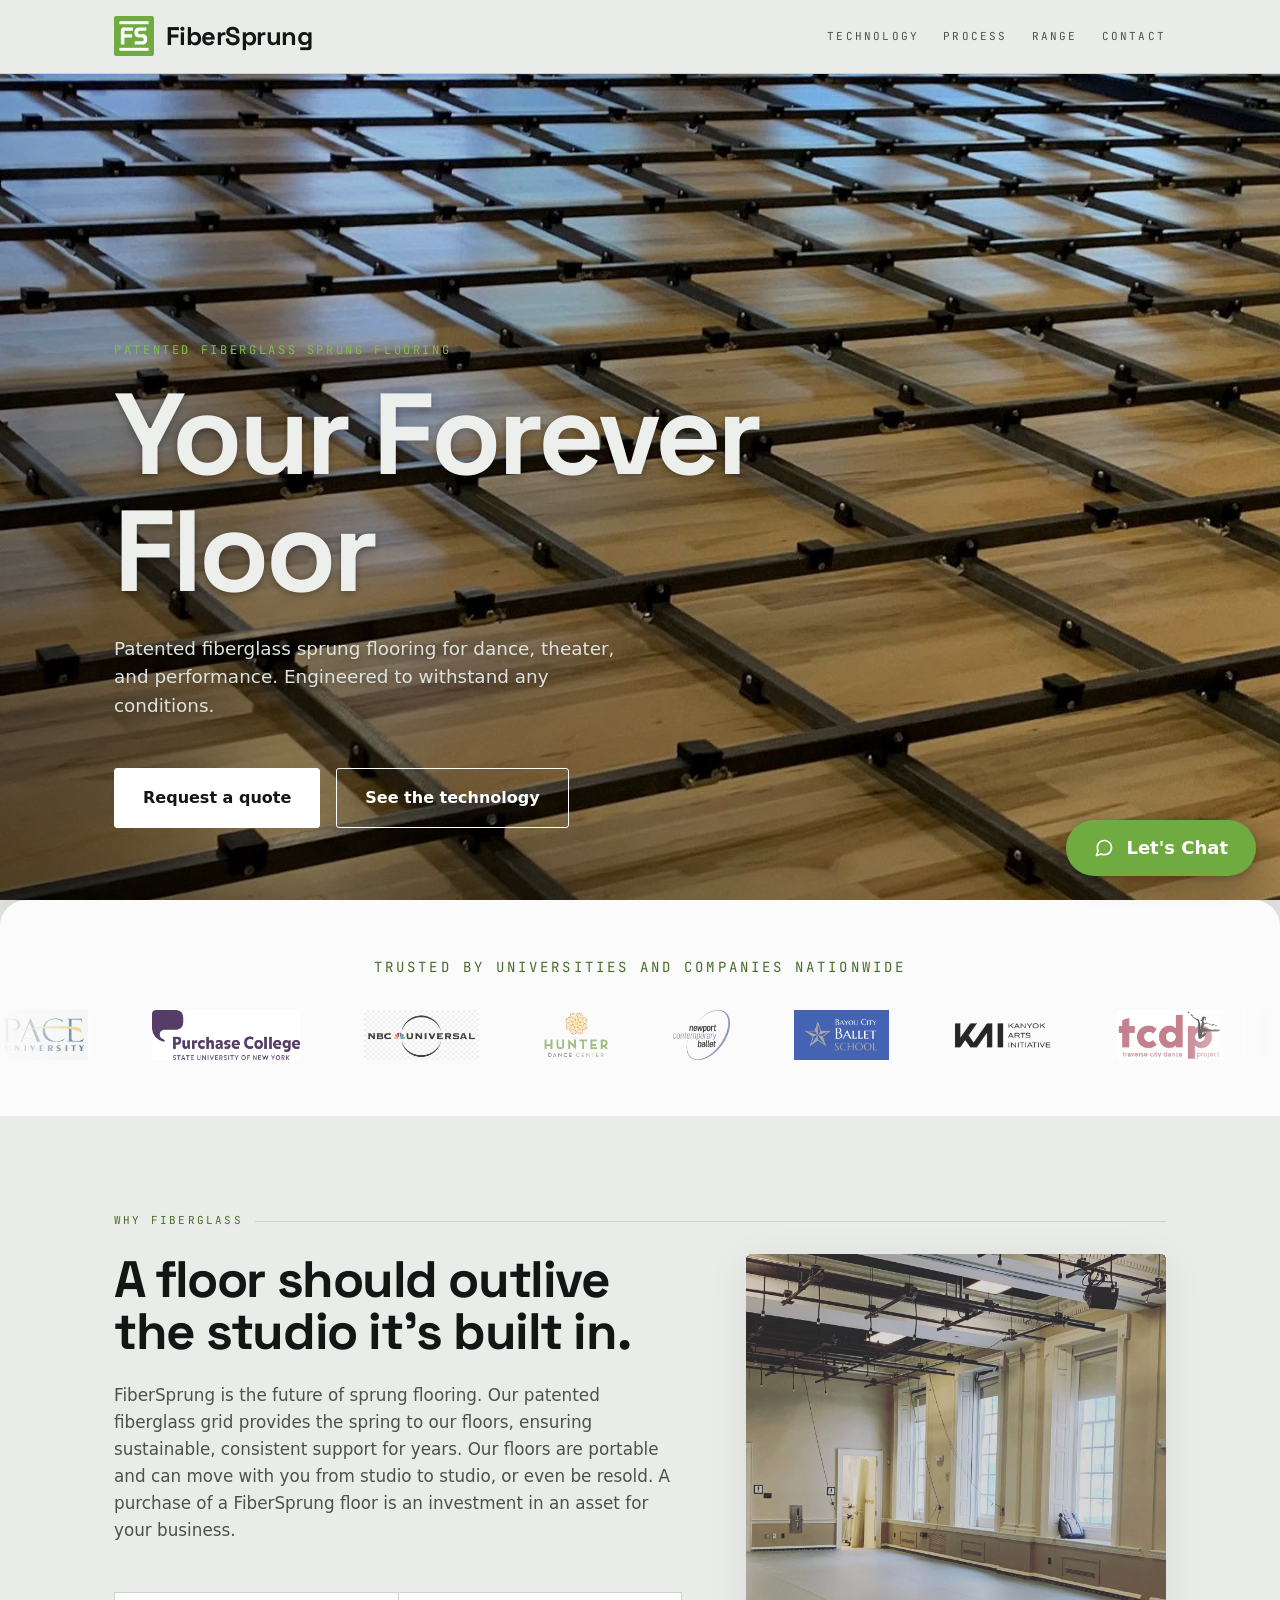
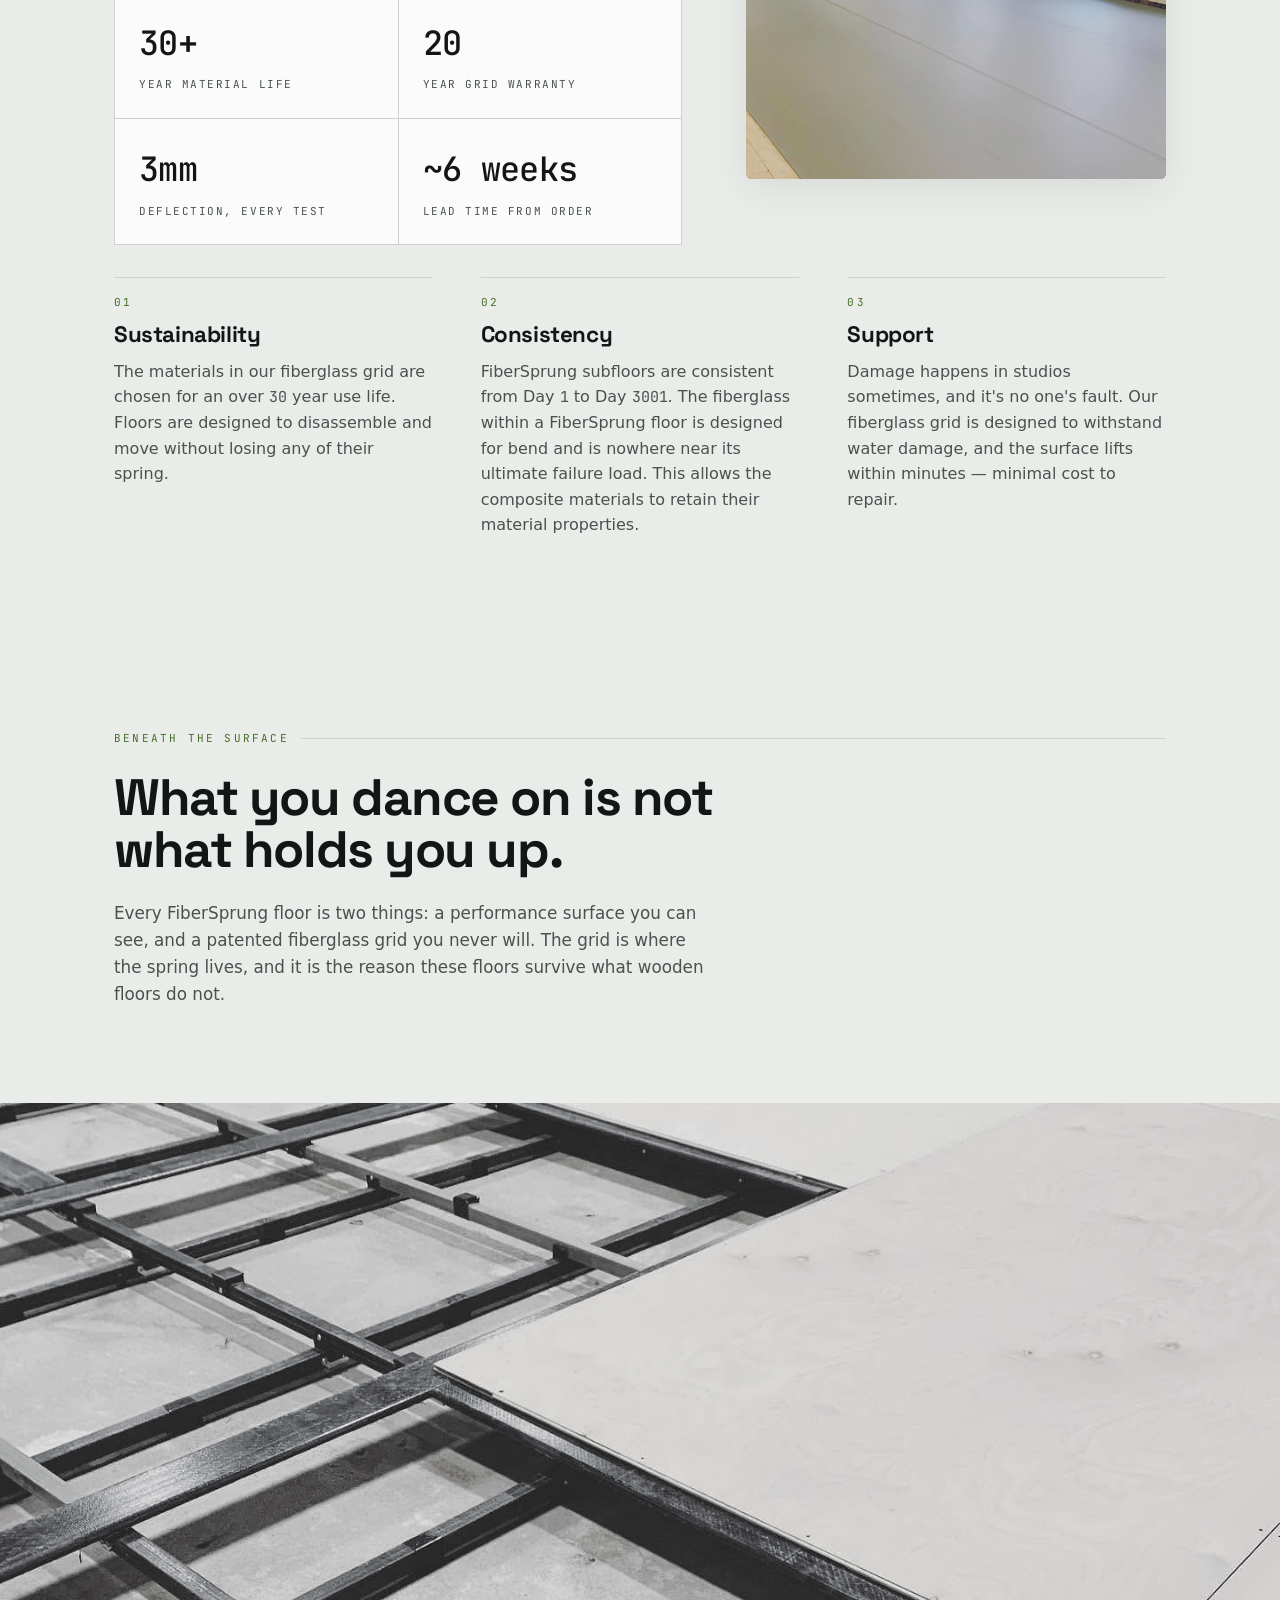
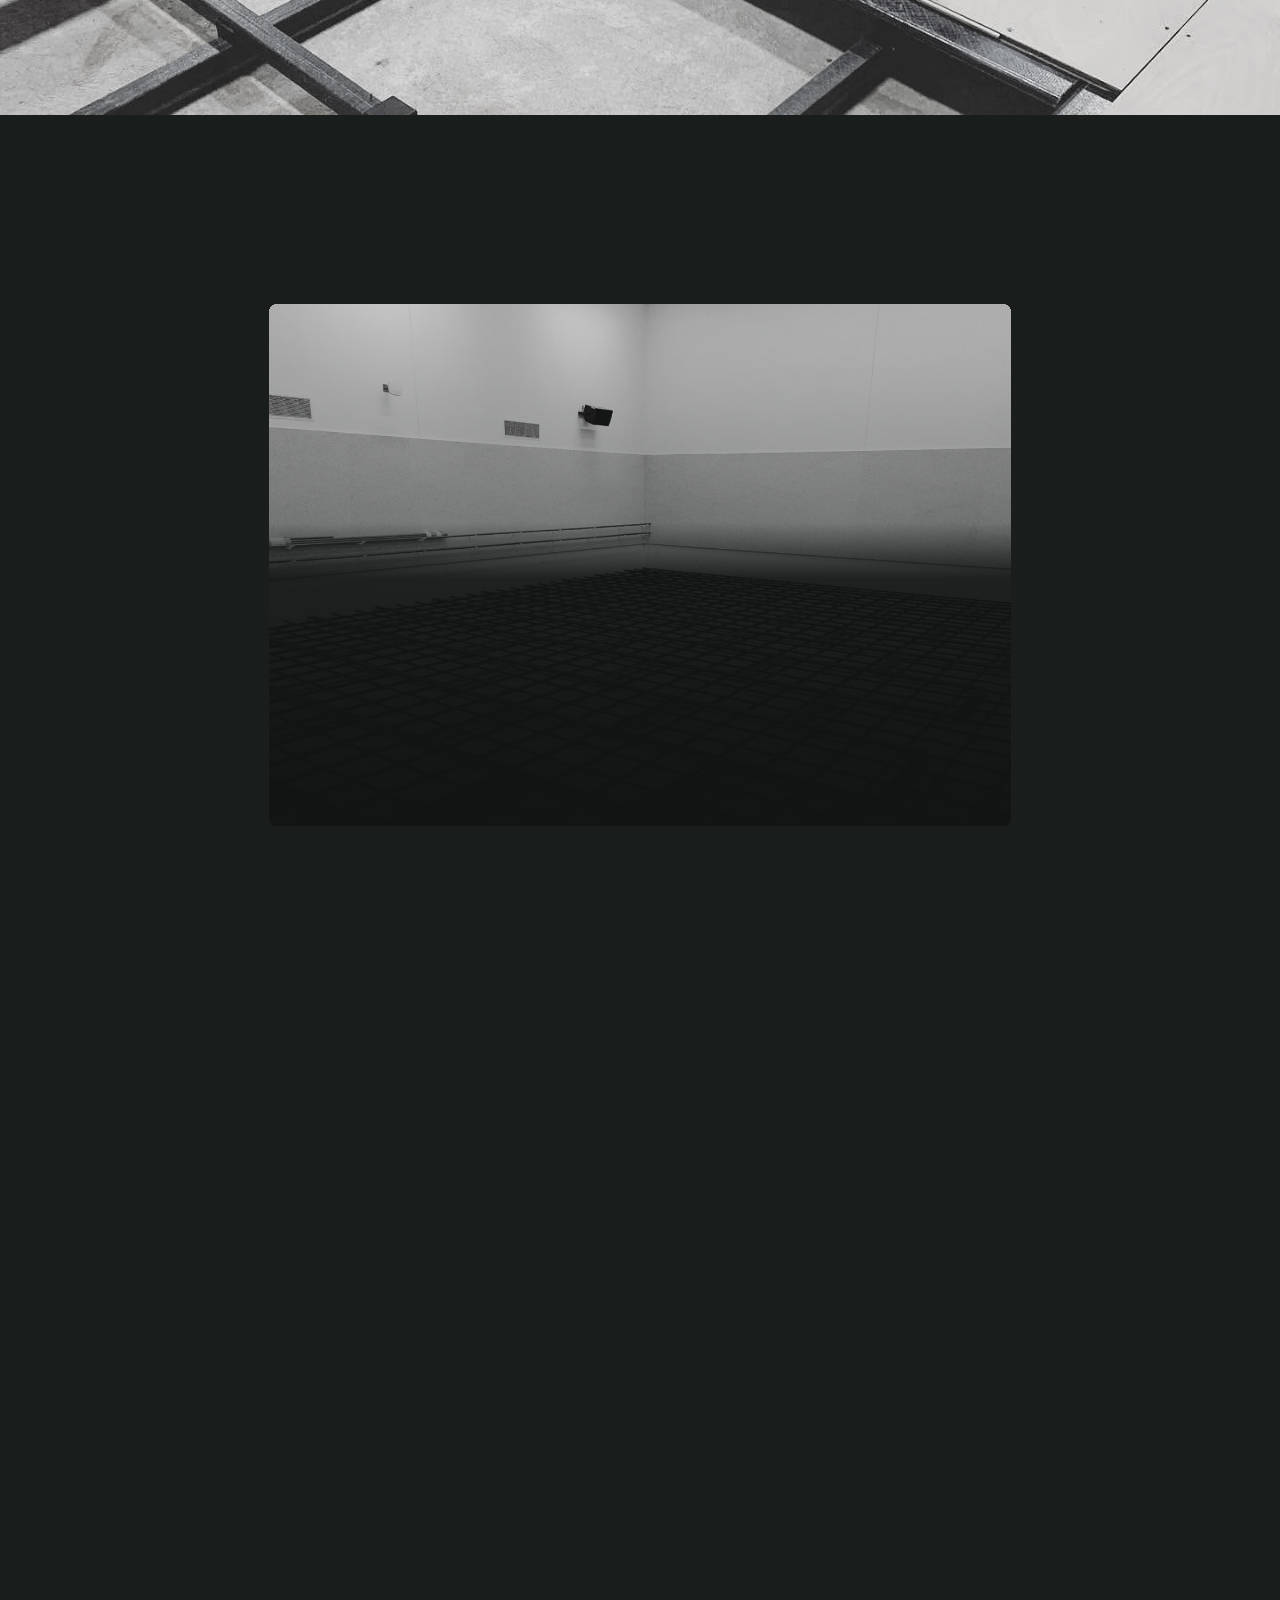
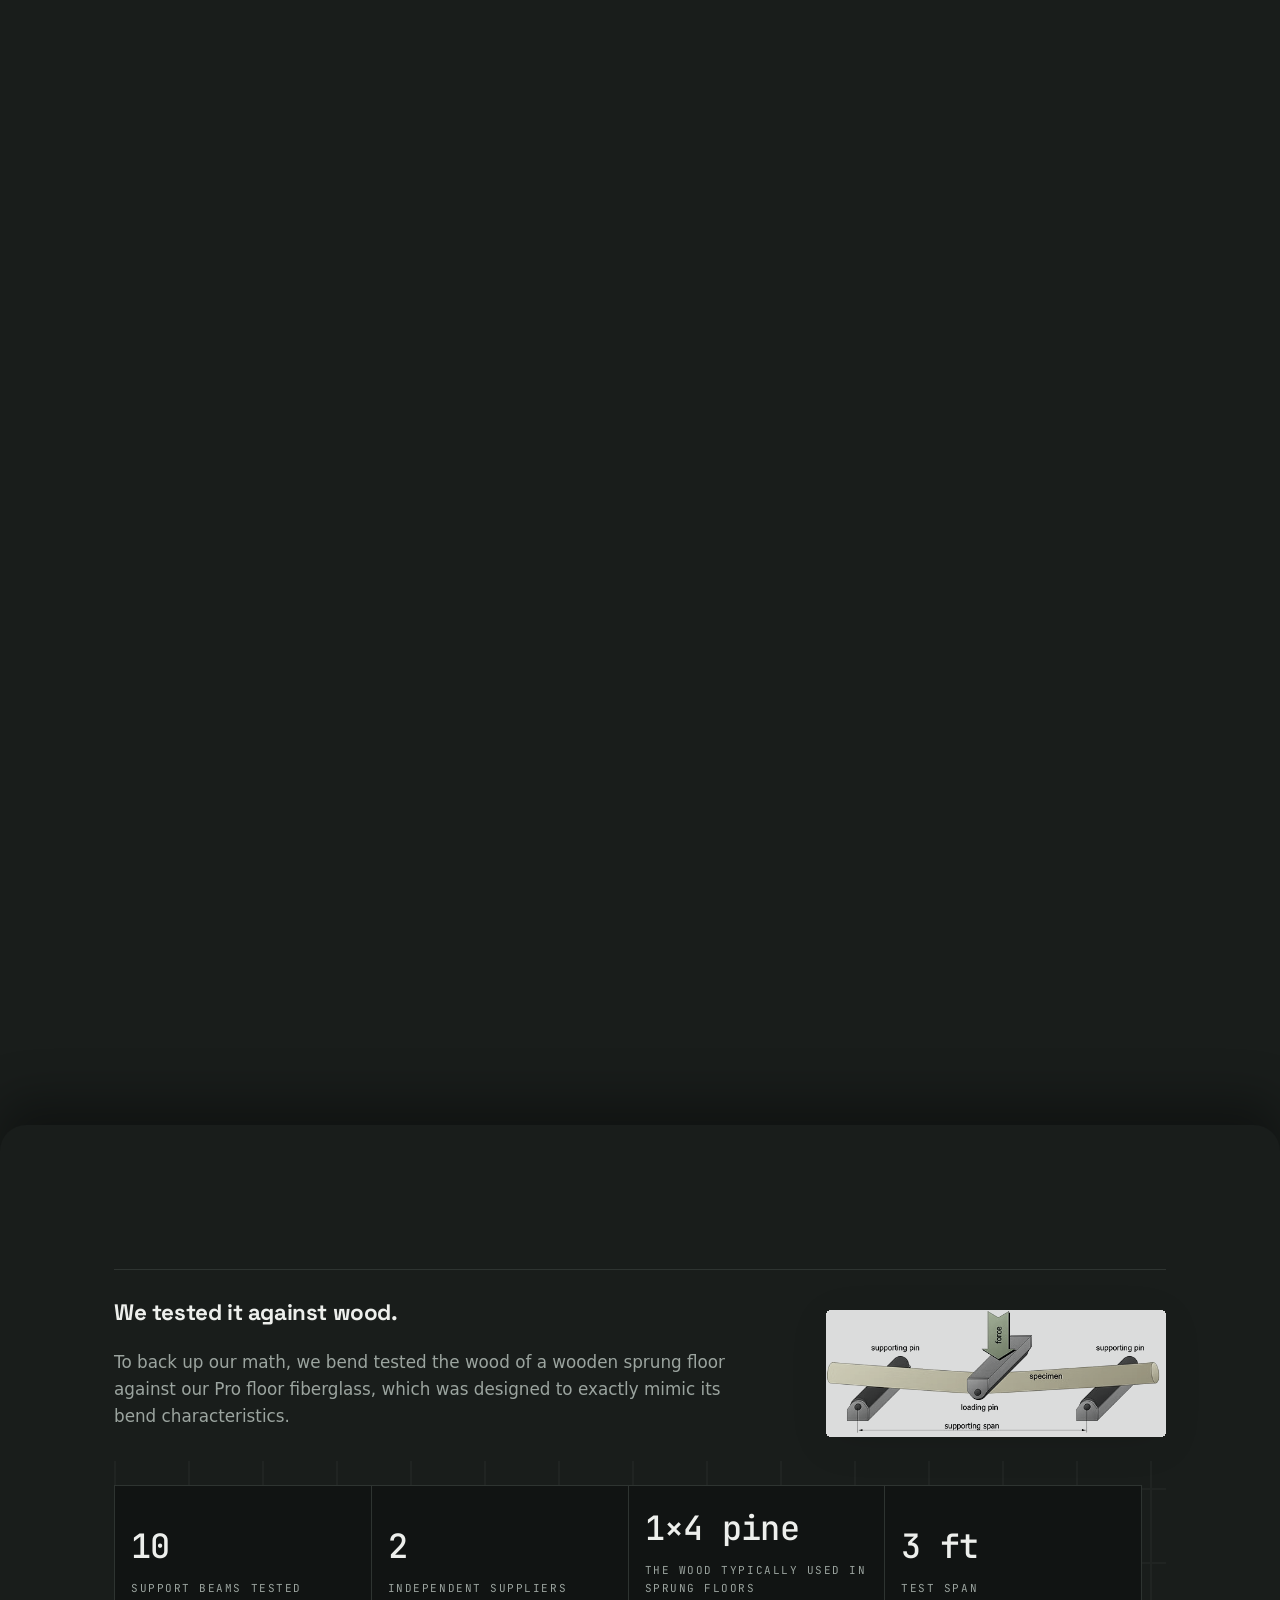
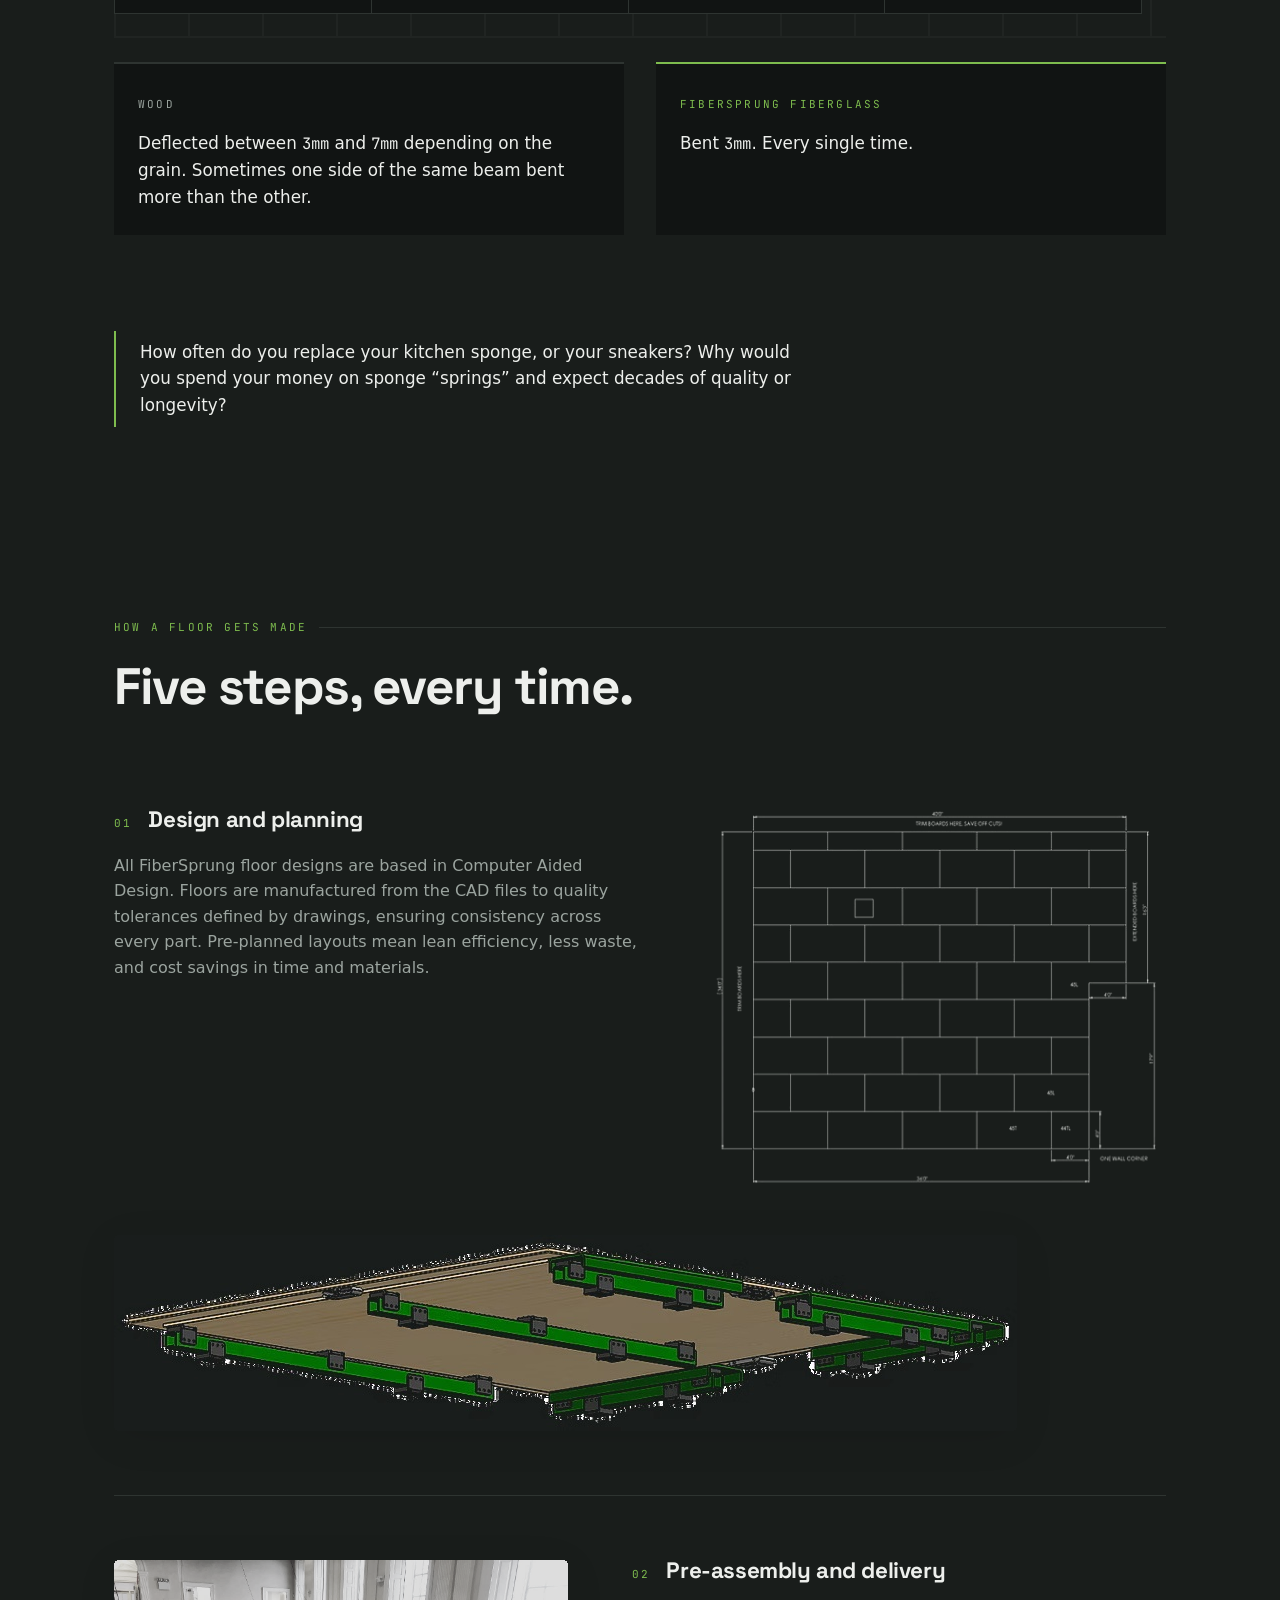
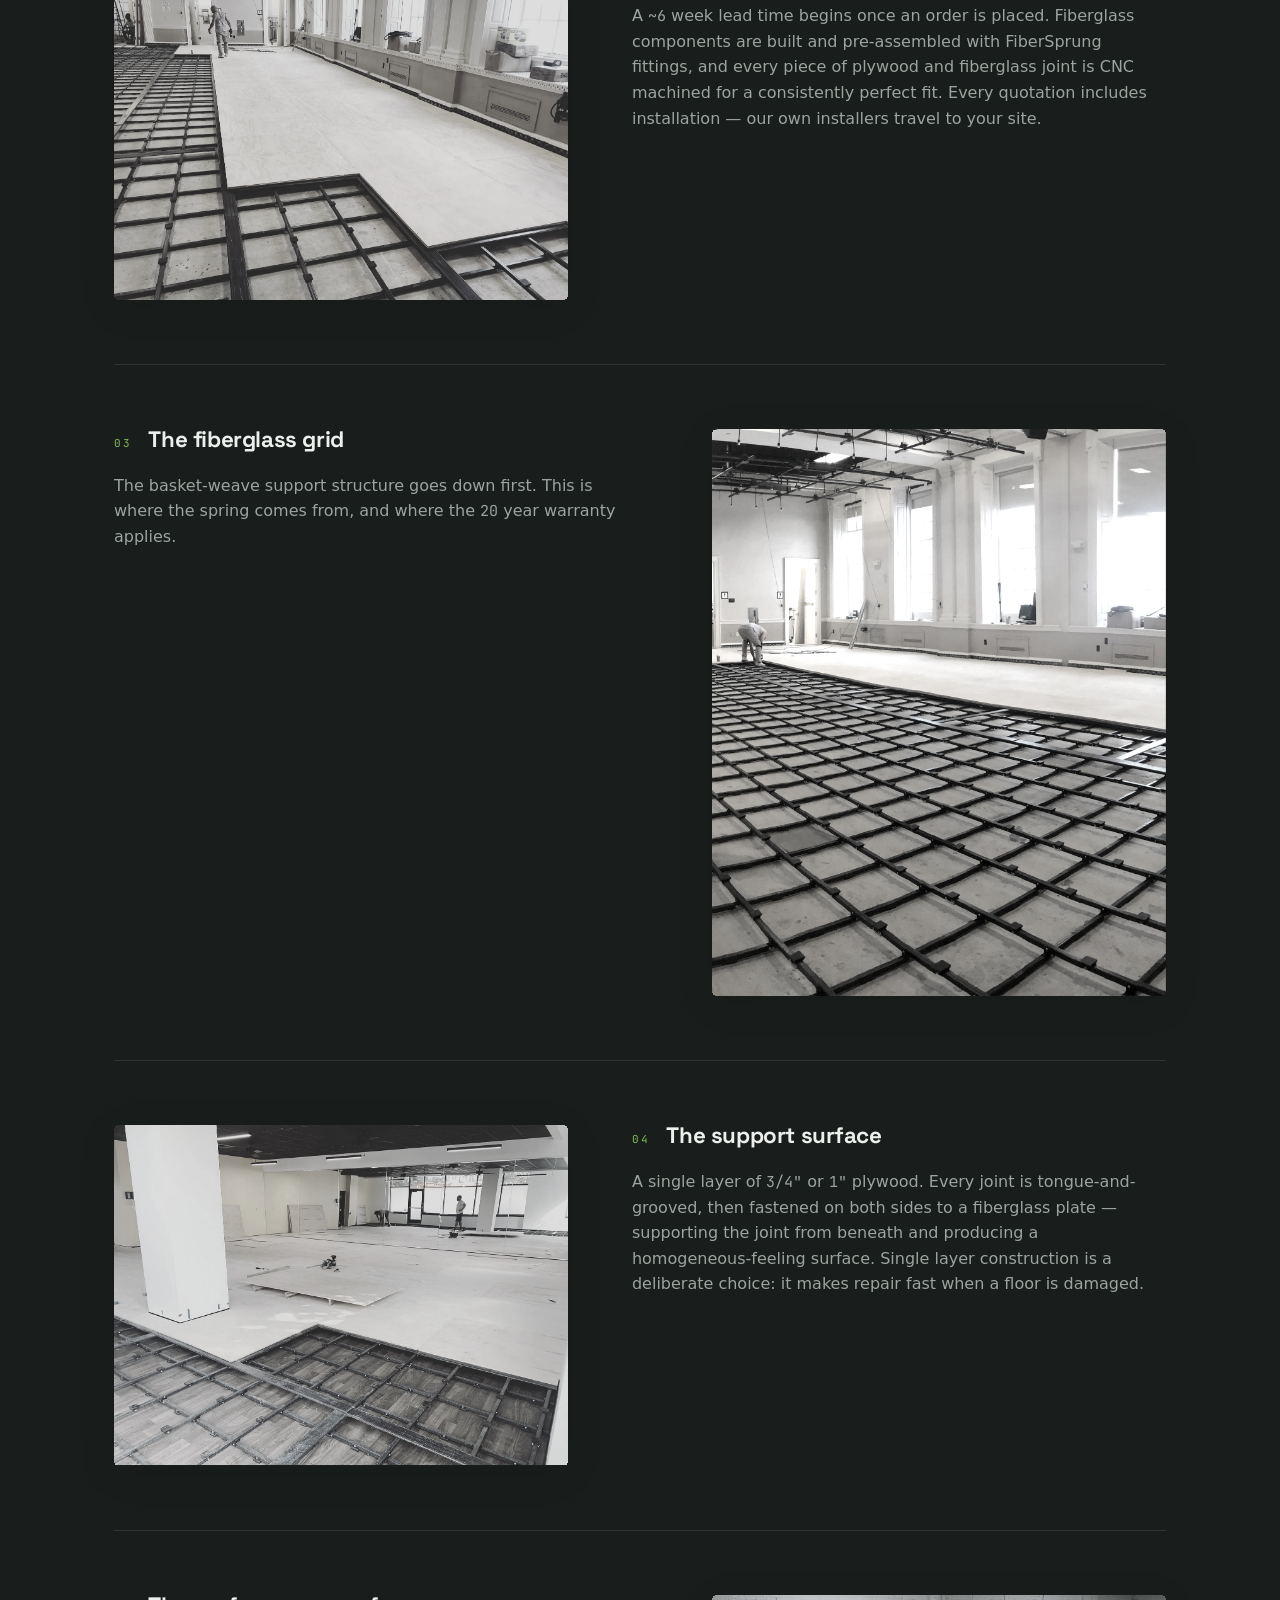
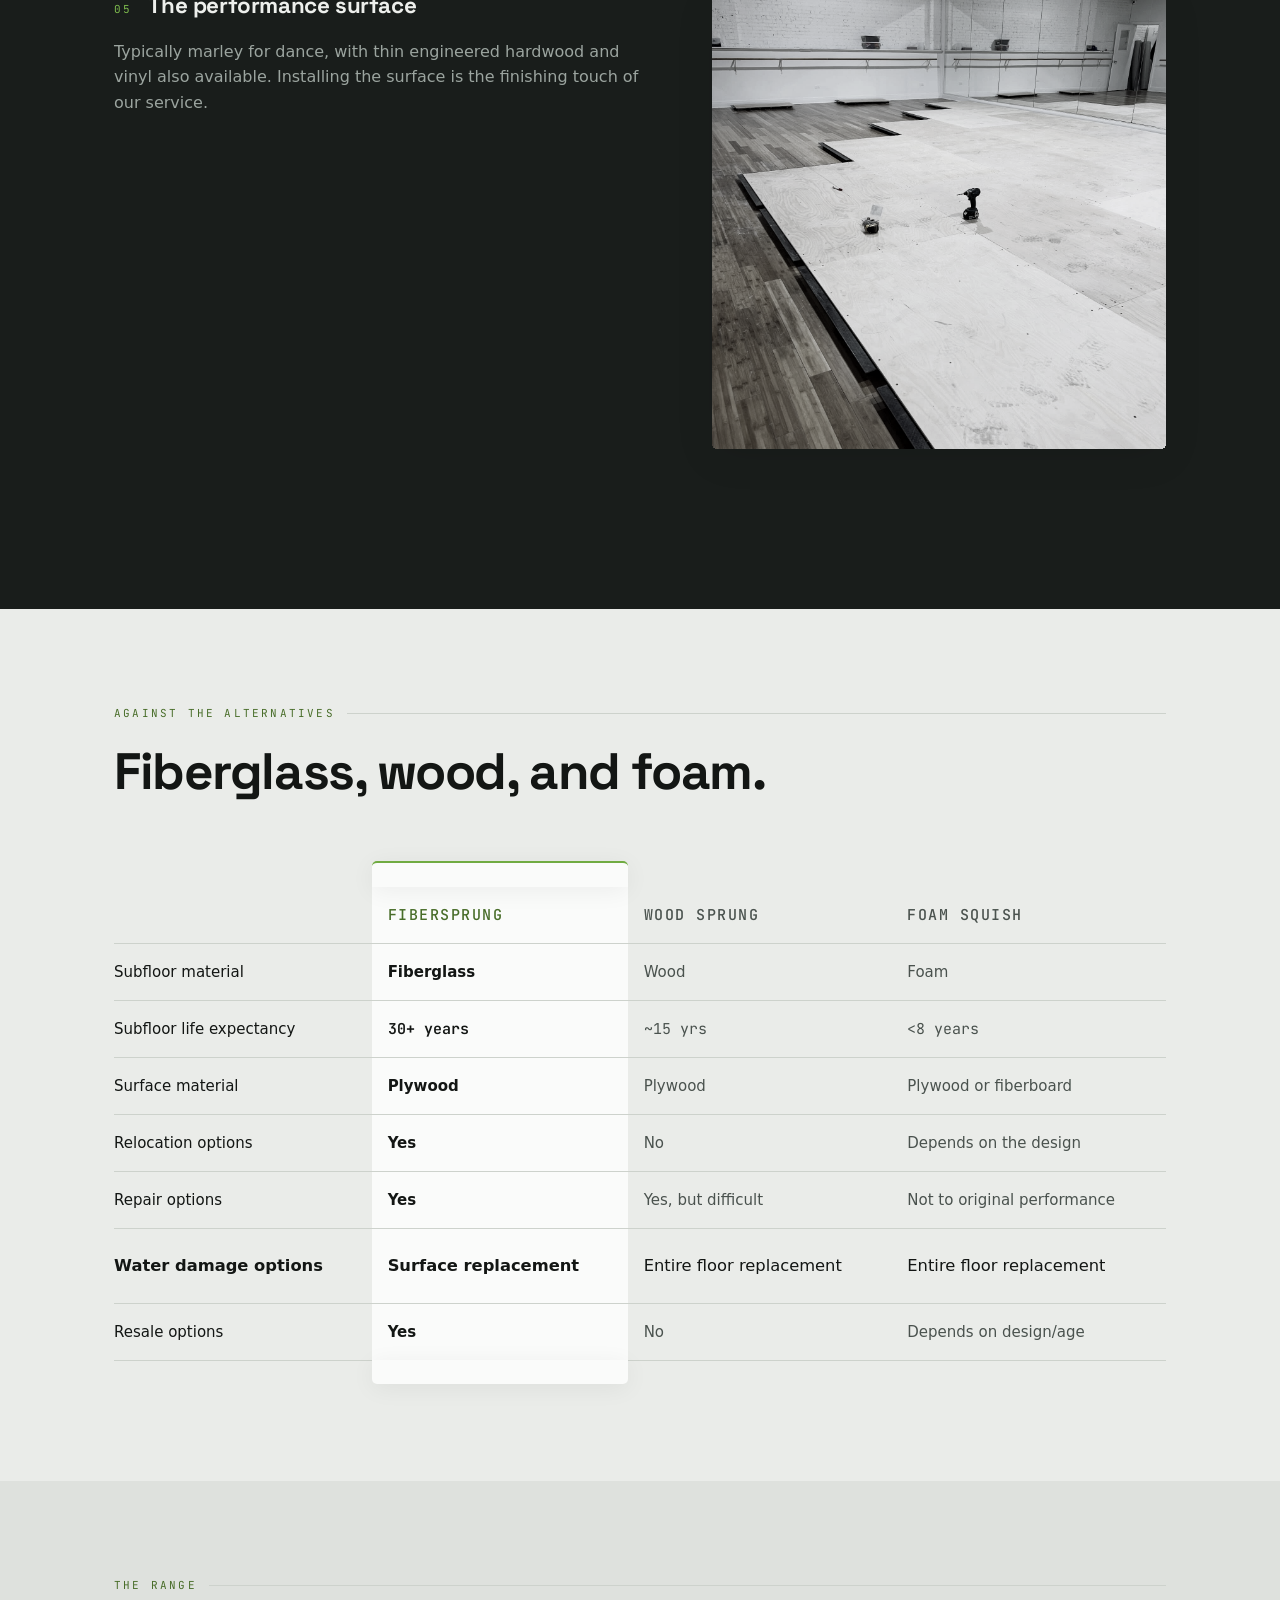
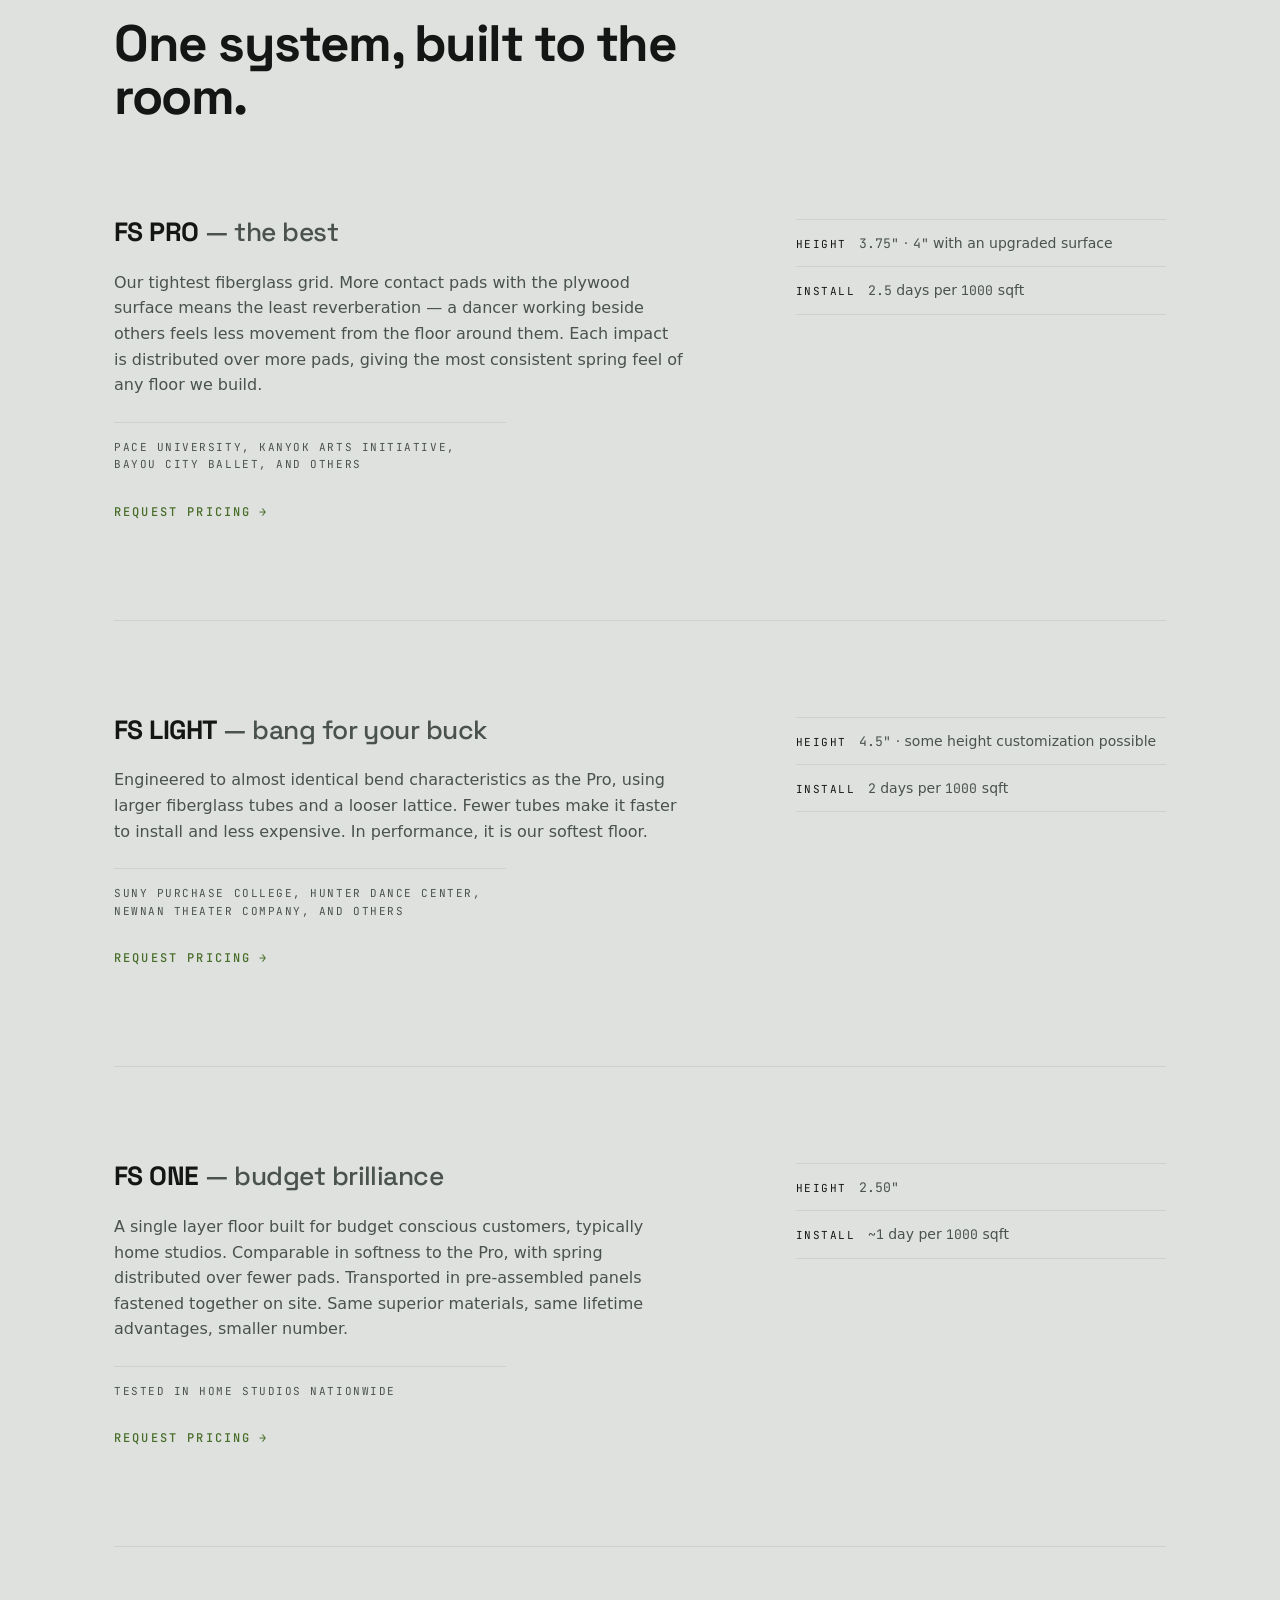
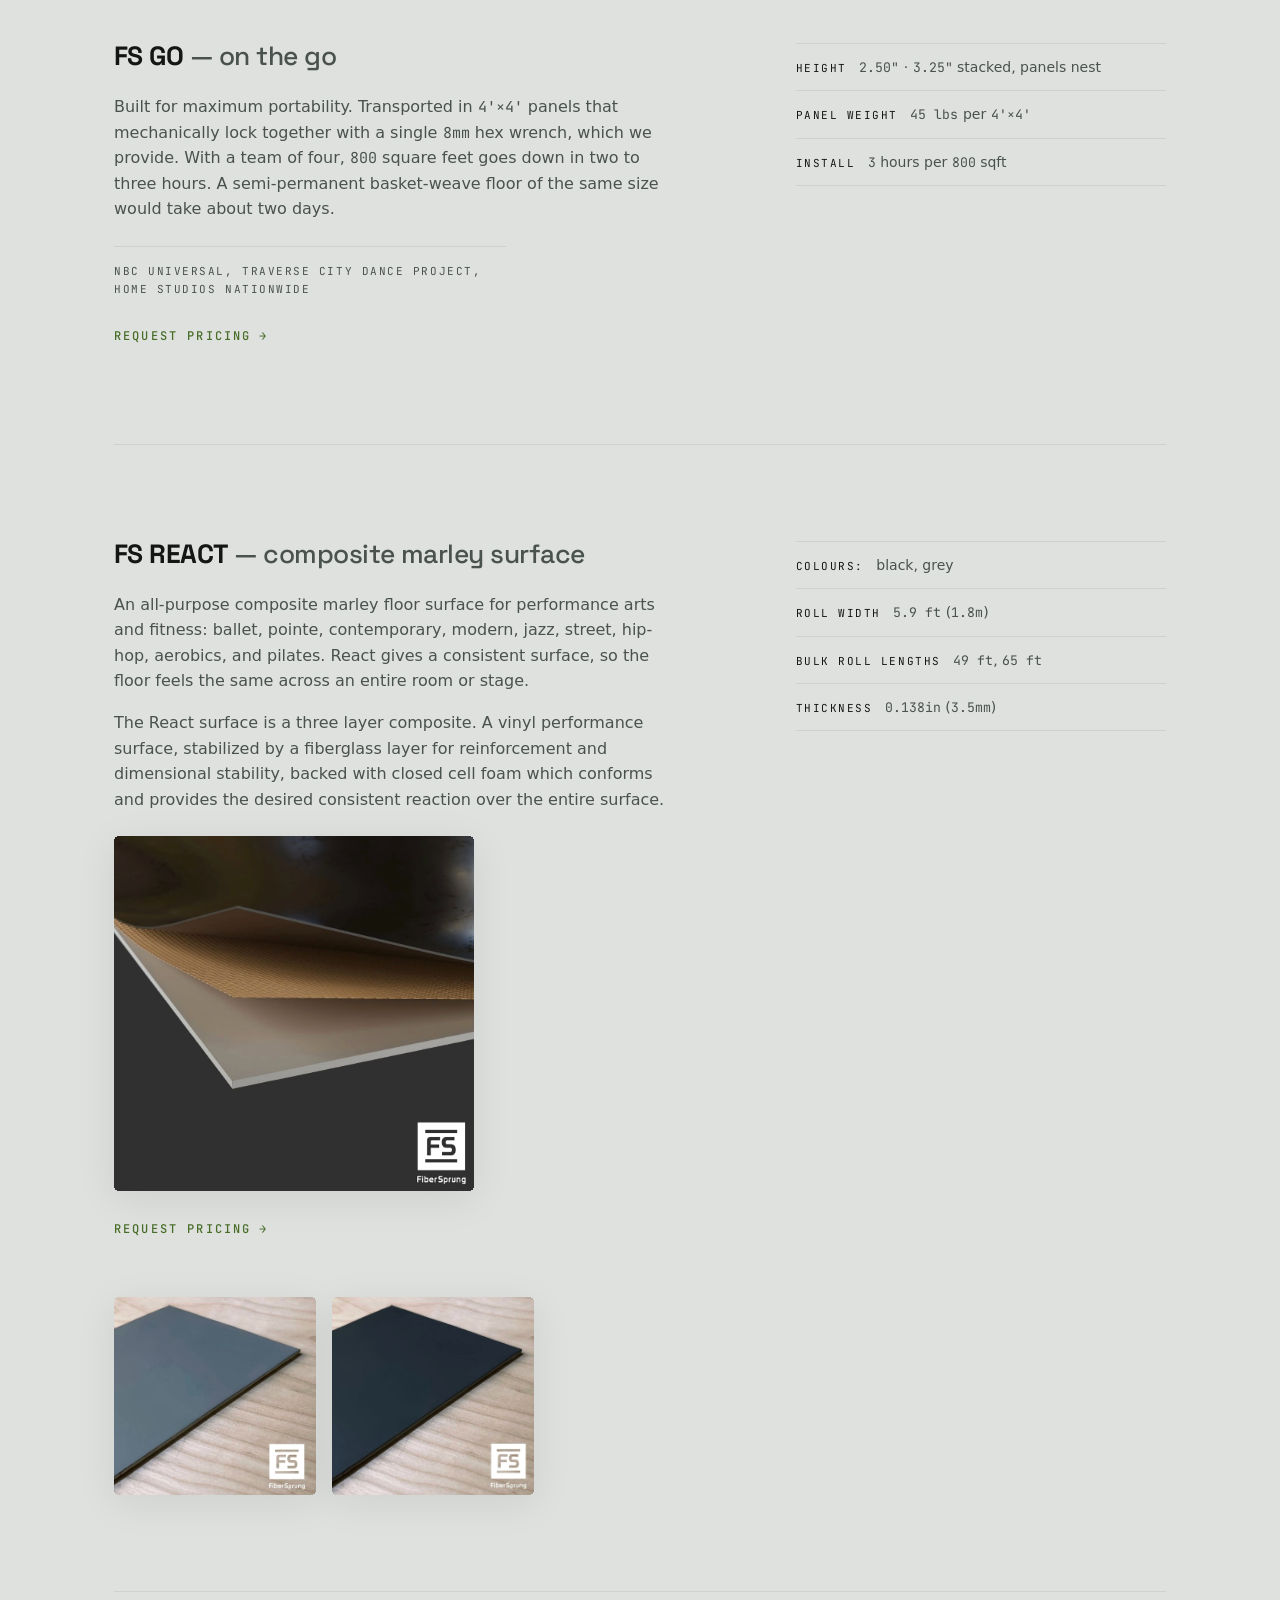
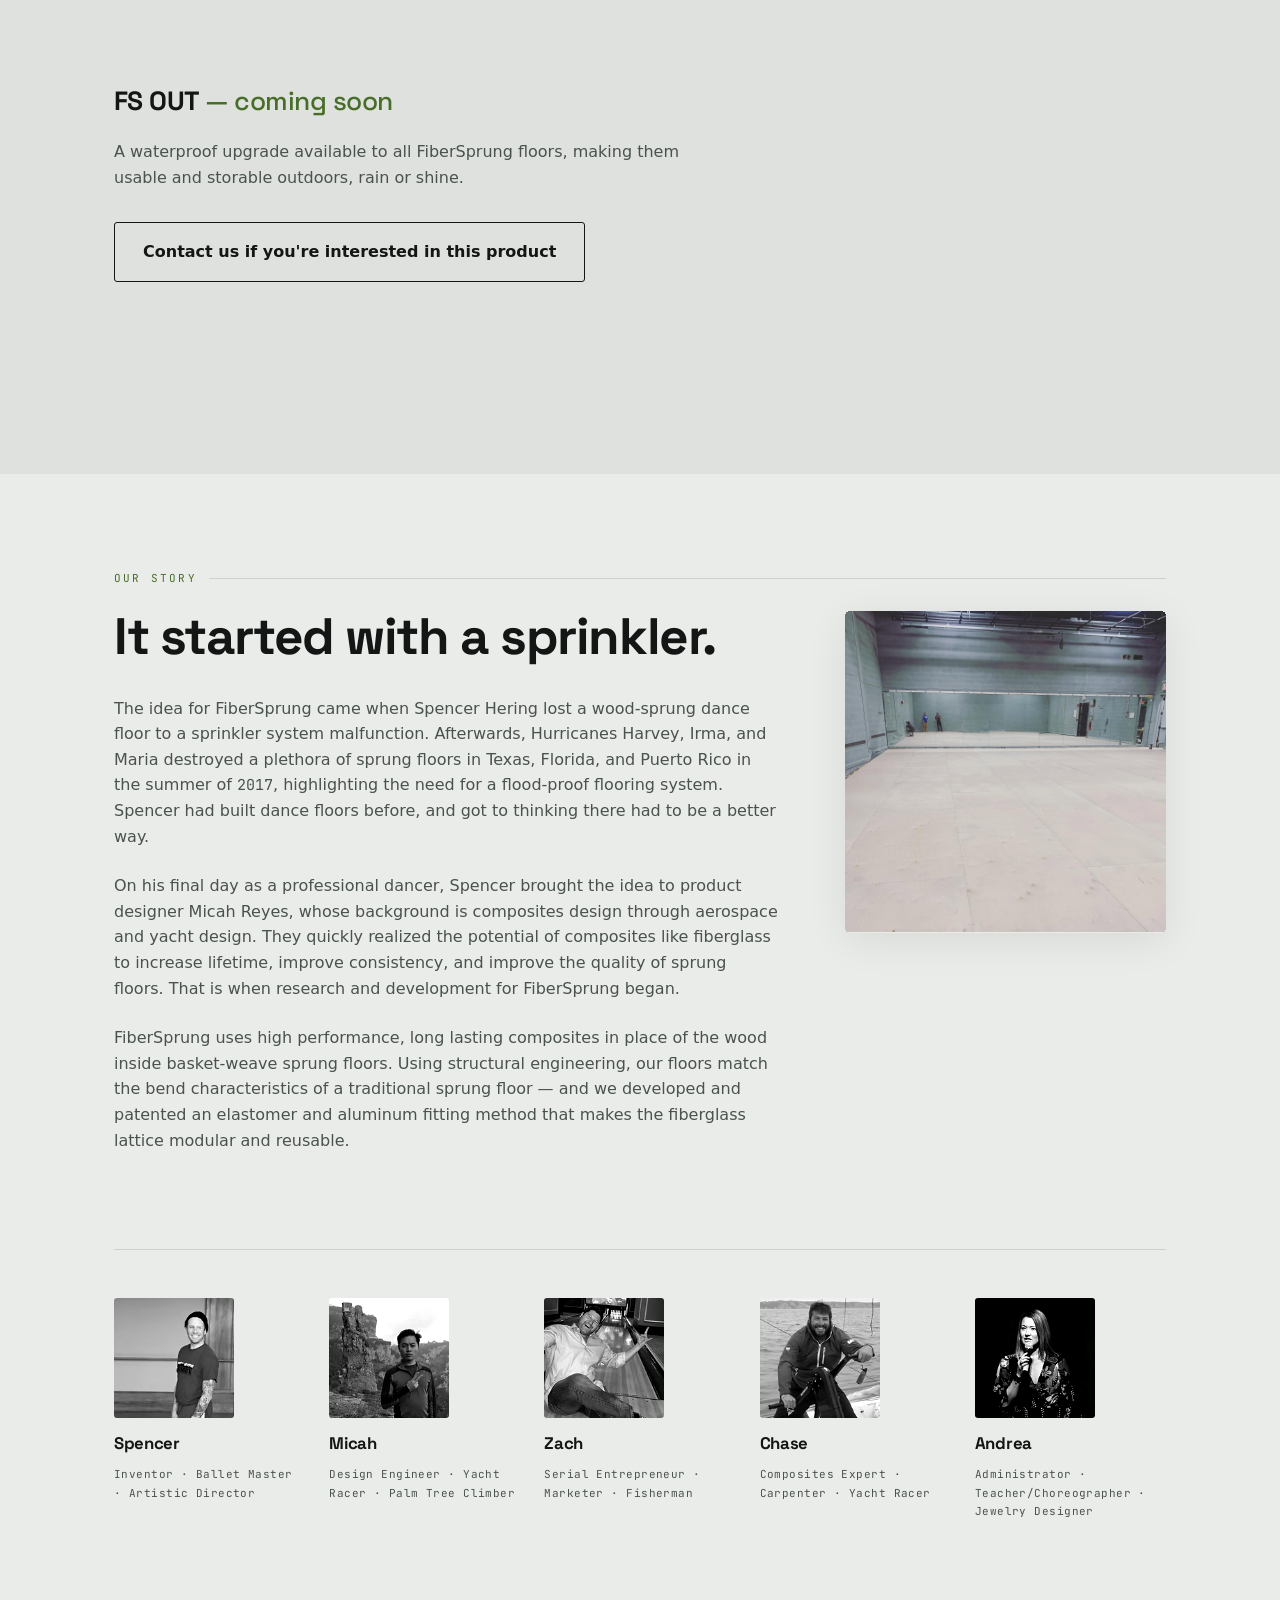
==== commit 2c34ec5b: "Update index.html Changed sub hero text" ====
--- a/index.html
+++ b/index.html
@@ -149,7 +149,7 @@
           <h1 class="hero__title" id="hero-title">Your Forever Floor</h1>
           <!-- COPY EDIT — em dash → period, per RF Digital 2026-07-25. Logged.
                copy.md original: "…performance — engineered to outlast…" -->
-          <p class="hero__sub">Patented fiberglass sprung flooring for dance, theater, and performance. Engineered to outlast the room it's installed in.</p>
+          <p class="hero__sub">Patented fiberglass sprung flooring for dance, theater, and performance. Engineered to withstand any conditions.</p>
           <div class="hero__actions">
             <a class="btn btn--on-dark" href="#contact">Request a quote</a>
             <a class="btn btn--ghost-dark" href="#technology">See the technology</a>
--- a/styles.css
+++ b/styles.css
@@ -1094,6 +1094,56 @@
   .compare tr.is-key th{padding-bottom:var(--s4)}
 }
 
+/* ─────────── portrait mobile only ───────────
+   Additive block, appended after every other comparison rule. Both
+   conditions must hold: desktop (>720px) never matches, and a phone in
+   LANDSCAPE never matches, so both keep exactly their current rendering.
+   Every selector is .compare-prefixed — nothing global is touched. */
+@media (max-width:720px) and (orientation:portrait){
+
+  /* The 24px paper overhang belongs to the desktop COLUMN panel. In the
+     stacked layout there is no column, so it rendered as a stray white
+     slab over the row beneath. */
+  .compare tbody tr:last-child td.compare__fs::after{display:none}
+
+  /* Bind each group: heading close to its values, air between groups. */
+  .compare tbody tr{padding:var(--s5) 0 var(--s6)}
+  .compare tbody th{padding-bottom:var(--s3); font-size:1.05rem}
+
+  /* 104px clears "WOOD SPRUNG" and "FOAM SQUISH" on one line at 11px mono;
+     the old 10ch resolved to ~75px and forced the two-line wrap. */
+  .compare tbody td{
+    grid-template-columns:104px minmax(0,1fr);
+    gap:10px;
+    padding:8px 12px;
+    align-items:baseline;
+  }
+  .compare tbody td::before{
+    letter-spacing:.1em;
+    white-space:nowrap;
+    padding-top:0;
+  }
+
+  /* The FS value aligns to the same left edge as every other row instead
+     of hanging 8px outside it. Card, not bleeding banner. */
+  .compare tbody td.compare__fs{
+    margin-left:0;
+    padding:10px 12px;
+    border-radius:0;
+    box-shadow:none;
+    margin-bottom:2px;
+  }
+
+  .compare tr.is-key th,
+  .compare tr.is-key td{padding-top:8px; padding-bottom:8px}
+  .compare tr.is-key th{padding-bottom:var(--s3)}
+
+  /* Hover tint is meaningless on touch and sticks after a tap. */
+  .compare tbody tr:hover th,
+  .compare tbody tr:hover td{background:none}
+  .compare tbody tr:hover td.compare__fs{background:var(--paper)}
+}
+
 /* ══════════════════════════════════════════════════════════════
    08 · RANGE
    Light, alternating band. Typographic and spec-driven — the four floors
